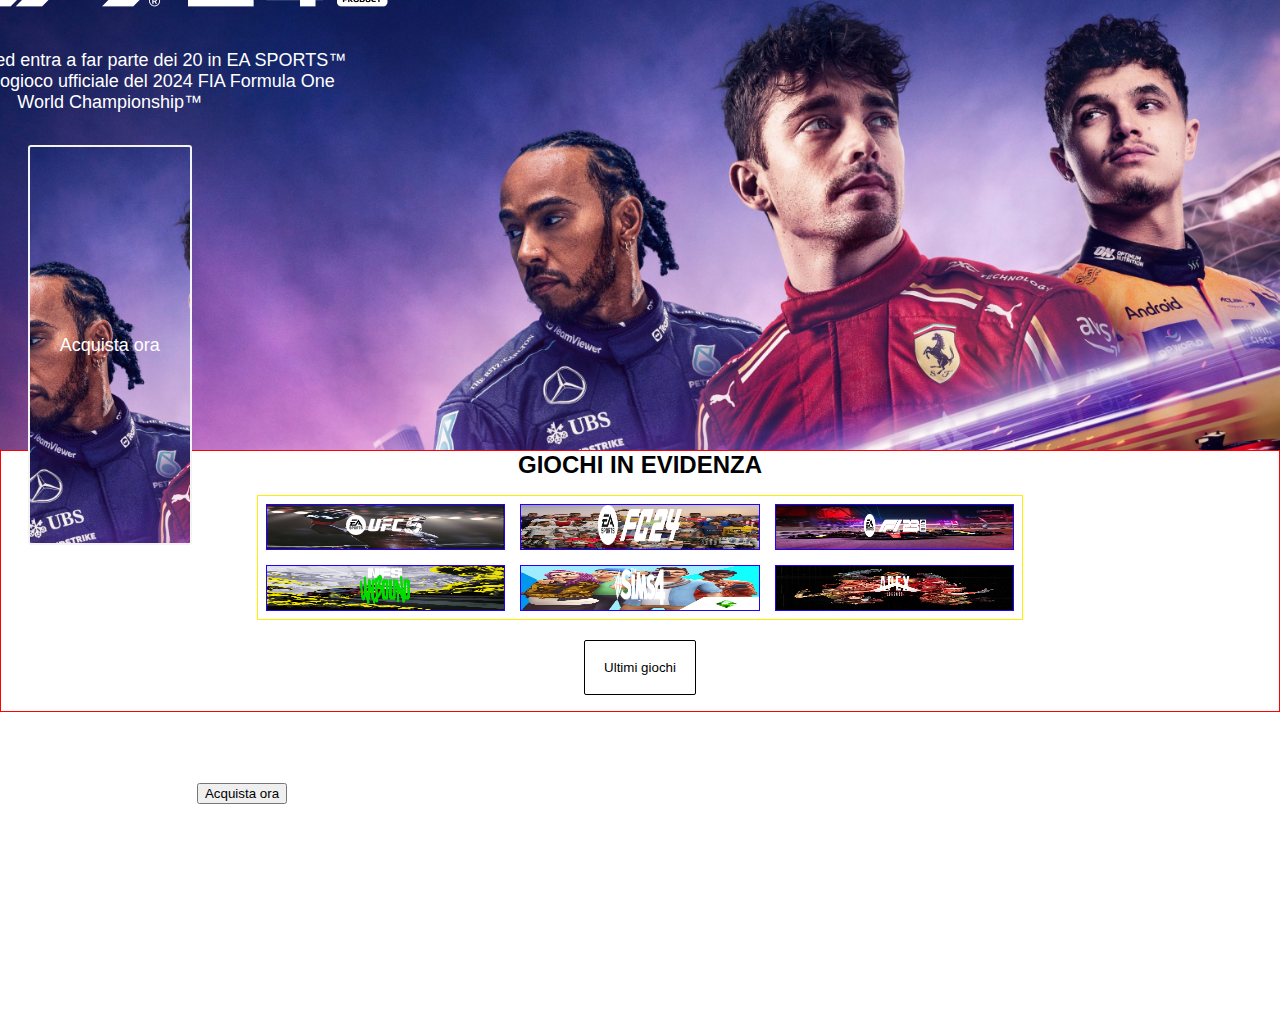
==== file_progetto/index.html @ b2014084 "Pull style generale" ====
<!DOCTYPE html>
<html lang="en">
  <head>
    <meta charset="UTF-8" />
    <meta name="viewport" content="width=device-width, initial-scale=1.0" />

    <!-- Style -->
    <link rel="stylesheet" href="style/style_global.css" />
    <link rel="stylesheet" href="style/style_utils.css" />

    <!-- Script -->
    <script src="app.js"></script>

    <title>Clone Electronict Arts</title>
  </head>
  <body>
    <header></header>
    <main>
      <section class="hero__section">
        <div class="hero__section__content">
          <div class="hero__section__content__items">
            <img src="../file_progetto/assest/icons/logo_hero.png" alt="" />
            <p class="pb-1">
              Scendi in pista ed entra a far parte dei 20 in EA SPORTS™ F1® 24,
              il videogioco ufficiale del 2024 FIA Formula One World
              Championship™
            </p>

            <p>
              <button class="pb-1"><a href="#">Acquista ora </a></button>
            </p>
          </div>
        </div>
        <div class="hero__section__content">
          <!-- <img
            src="./assest/images/main/img_hero.jpg"
            alt="Logo formula 1"
          /> -->
          <h6>
            Scendi in pista ed entra a far parte dei 20 in EA SPORTS™ F1® 24, il
            videogioco ufficiale del 2024 FIA Formula One World Championship™
          </h6>
          <button>Acquista ora</button>
        </div>
      </section>
      <!-- Giochi in evidenza -->
      <section>
        <div class="div_format_giochi_evidenza">
          <ul>
            <li><h2>GIOCHI IN EVIDENZA</h2></li>
            <div class="div_format_game">
              <div class="div_one_game ufc">
                <li>
                  <a href="">
                    <!-- <img
                      src="./assest/images/main/giochi_evidenza/ufc-5-background.jpg"
                      alt=""
                      srcset=""
                      class="ufc"
                    /> -->
                    <img
                      src="./assest/icons/giochi_evidenza/ufc-5-logo.svg"
                      alt="Logo UFC 5"
                      class="ufc_logo"
                    />
                  </a>
                </li>
              </div>

              <div class="div_one_game fc_24">
                <li>
                  <a href="">
                    <!-- <img
                      src="./assest/images/main/giochi_evidenza/fc24.jpeg"
                      alt=""
                      srcset=""
                      class="fc_24"
                    /> -->
                    <img
                      src="./assest/icons/giochi_evidenza/fc24-logo.png"
                      alt="Logo FC 24"
                      class="ufc_logo"
                    />
                  </a>
                </li>
              </div>
              <div class="div_one_game f1_23">
                <li>
                  <a href="">
                    <!-- <img
                      src="./assest/images/main/giochi_evidenza/f1-background.jpg"
                      alt=""
                      srcset=""
                      class="f1_23"
                    /> -->
                    <img
                      src="./assest/icons/giochi_evidenza/f123-logo.png"
                      alt="Logo F1 23"
                      class="ufc_logo"
                    />
                  </a>
                </li>
              </div>
              <div class="div_one_game nfs_unbound">
                <li>
                  <a href="">
                    <!-- <img
                      src="./assest/images/main/giochi_evidenza/nfs-unbound.png"
                      alt=""
                      srcset=""
                      class="nfs_unbound"
                    /> -->
                    <img
                      src="./assest/icons/giochi_evidenza/nfs-unbound-logo.png"
                      alt=""
                      class="ufc_logo"
                    />
                  </a>
                </li>
              </div>
              <div class="div_one_game the_sims_4">
                <li>
                  <a href="">
                    <!-- <img
                      src="./assest/images/main/giochi_evidenza/the-sims-4.jpg"
                      alt=""
                      srcset=""
                      class="the_sims_4"
                    /> -->
                    <img
                      src="./assest/icons/giochi_evidenza/the-sims-4-logo.png"
                      alt=""
                      class="ufc_logo"
                    />
                  </a>
                </li>
              </div>
              <div class="div_one_game apex">
                <li>
                  <a href="">
                    <!-- <img
                      src="./assest/images/main/giochi_evidenza/apex-legends.jpg"
                      alt=""
                      srcset=""
                      class="apex"
                    /> -->
                    <img
                      src="./assest/icons/giochi_evidenza/apex-legends-logo.svg"
                      alt=""
                      class="ufc_logo"
                    />
                  </a>
                </li>
              </div>
            </div>
            <div class="mt-3">
              <li>
                <a href=""
                  ><button class="general__button">Ultimi giochi</button></a
                >
              </li>
            </div>
          </ul>
        </div>
      </section>
    </main>
    <footer></footer>
  </body>
</html>
---- file_progetto/style/style_global.css ----
/* Blocchi che si riutilizzano */

/* ! Reset */
body,
html {
  font-family: Verdana, Helvetica, sans-serif;
  font-size: 16px;
  box-sizing: border-box;
  margin: 0;
  padding: 0;
}
:before,
:after {
  box-sizing: border-box;
}
h1,
h2,
h3,
h4,
h5,
h6,
p,
ol,
ul {
  margin: 0 0 1rem 0;
  padding: 0;
}
ol,
ul {
  list-style-type: none;
}
img {
  height: auto;
  width: auto;
}
a {
  text-decoration: none;
}

/* background color */
.bgc {
  color: #eaeaea;
}
/* Stile Bottone */
.general__button {
  text-decoration: none;
  padding: 20px;
  background-color: rgba(240, 248, 255, 0);
  border-radius: 2px;
  border: 1px solid black;
}
/*stile testi e font size */

.fz-1 {
  font-size: 10px;
}
.fz-2 {
  font-size: 14px;
}
.fz-3 {
  font-size: 18px;
}
.fz-4 {
  font-size: 20px;
}
.fz-5 {
  font-size: 30px;
}

/*  Margin & Padding */
/* margin */
.mt-1 {
  margin-top: 1rem;
}
.mt-2 {
  margin-top: 1.5rem;
}
.mt-3 {
  margin-top: 2rem;
}
.mt-4 {
  margin-top: 2.5rem;
}

.mb-1 {
  margin-bottom: 1rem;
}
.mb-2 {
  margin-bottom: 1.5rem;
}
.mb-3 {
  margin-bottom: 2rem;
}
.mb-4 {
  margin-bottom: 2.5rem;
}

/* padding */
.pt-1 {
  padding-top: 1rem;
}
.pt-2 {
  padding-top: 1.5rem;
}
.pt-3 {
  padding-top: 2rem;
}
.pt-4 {
  padding-top: 2.5rem;
}

.pb-1 {
  padding-bottom: 1rem;
}
.pb-2 {
  padding-bottom: 1.5rem;
}
.pb-3 {
  padding-bottom: 2rem;
}
.pb-4 {
  padding-bottom: 2.5rem;
}

/* Margin top */
.mt-1 {
  margin-top: 5px;
}
.mt-2 {
  margin-top: 10px;
}
.mt-3 {
  margin-top: 20px;
}

/* Main giochi in evidenza */
.div_format_giochi_evidenza {
  padding: 0 20%;
  width: 0 auto;
  height: 100%;
  border: 1px solid red;
  text-align: center;
}
.div_format_game {
  display: flex;
  flex-wrap: wrap;
  width: 0 auto;
  height: auto;
  border: 1px solid rgb(255, 238, 0);
}
.div_one_game {
  margin: 1%;
  border: 1px solid rgb(34, 0, 255);
  display: flex;
  flex-basis: 30%;
  flex-grow: 1;
  flex-shrink: 1;
  align-items: center;
  justify-content: center;
  /* width: 33%;
  height: auto; */
}
.general__button {
  text-decoration: none;
  padding: 2.5%;
  background-color: rgba(240, 248, 255, 0);
  border-radius: 2px;
  border: 1px solid black;
}
---- file_progetto/style/style_utils.css ----
/* Blocchi univoci */
.hero__section {
  margin: 0;
  height: 450px;
  width: 100%;
  background: url(../assest/images/img_hero.jpg) no-repeat center center;
  background-size: cover;
}

.hero__section__content {
  align-items: center;
  display: flex;
  flex-direction: column;
  height: 100%;
  justify-content: center;
  left: 0;
  padding: 32px;
  text-align: center;
  top: 0;
  width: 100%;
  font-size: 18px;
  color: #f3f3f3;
}
.hero__section__content__items {
  padding: 0 63% 5% 0;
  width: 500px;
}
.hero__section__content__items button {
  background: none;
  color: #fff;
  font-size: 18px;
  padding: 18px 30px;
  border-radius: 3px;
  border: 2px solid #f3f3f3;
  height: 400px;
  background: url("../assest/images/main/img_hero.jpg") no-repeat center center;
  background-size: cover;
}
.hero__section__content {
  text-align: center;
  width: 420px;
  color: white;
  font-size: 18px;
}
.ufc {
  background: url("../assest/images/main/giochi_evidenza/ufc-5-background.jpg")
    no-repeat center center;
  background-size: 100% 100%;
  /* overlay:auto; */
}
.ufc_logo {
  /* display: flex;
  align-self: center;
  justify-self: center; */
  height: 2.5em;
  width: 50%;
  /* position: relative;
  top: 130px; */
  /* border: 2px solid rgb(255, 128, 0); */
}
.fc_24 {
  background: url("../assest/images/main/giochi_evidenza/fc24.jpeg") no-repeat
    center center;
  background-size: 100% 100%;
}
.f1_23 {
  background: url("../assest/images/main/giochi_evidenza/f1-background.jpg")
    no-repeat center center;
  background-size: 100% 100%;
}
.nfs_unbound {
  background: url("../assest/images/main/giochi_evidenza/nfs-unbound.png")
    no-repeat center center;
  background-size: 100% 100%;
}
.the_sims_4 {
  background: url("../assest/images/main/giochi_evidenza/the-sims-4.jpg")
    no-repeat center center;
  background-size: 100% 100%;
}
.apex {
  background: url("../assest/images/main/giochi_evidenza/apex-legends.jpg")
    no-repeat center center;
  background-size: 100% 100%;
}
.hero__section__content__items button a {
  color: #fff;
}
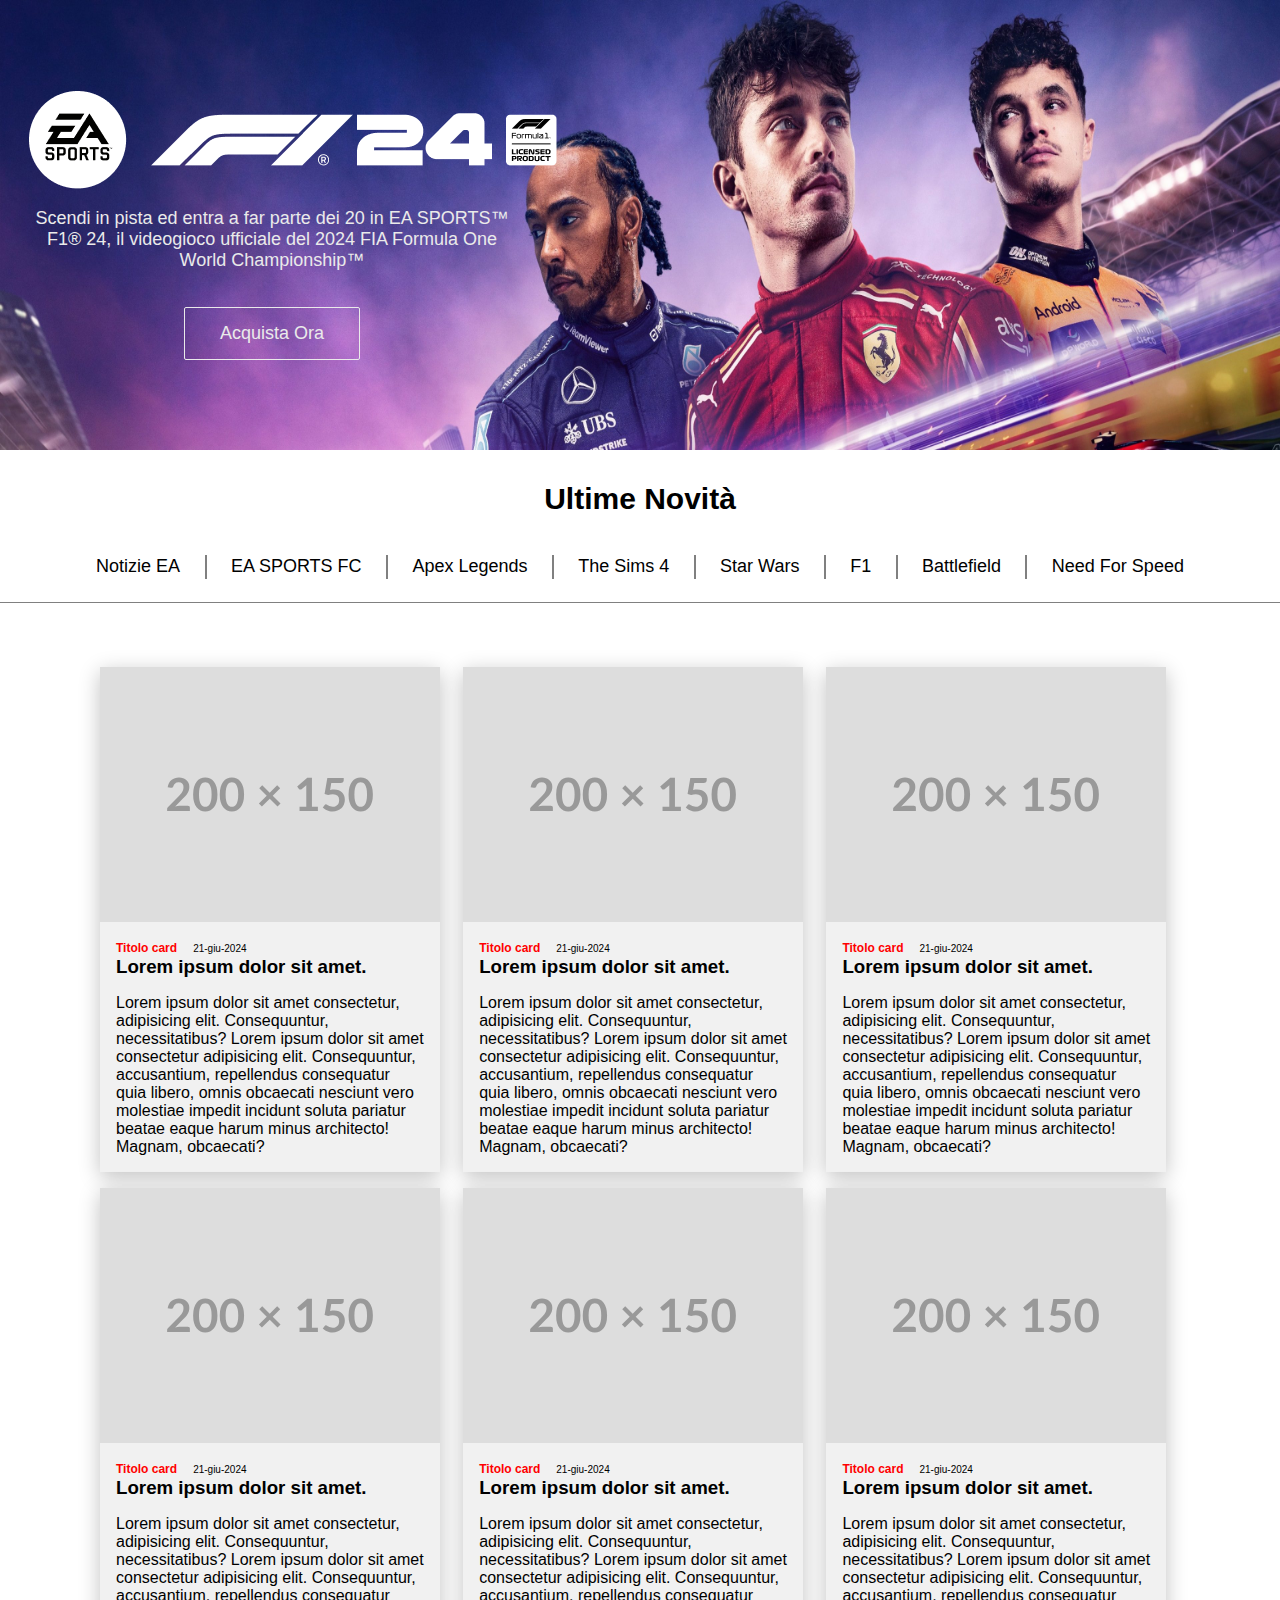
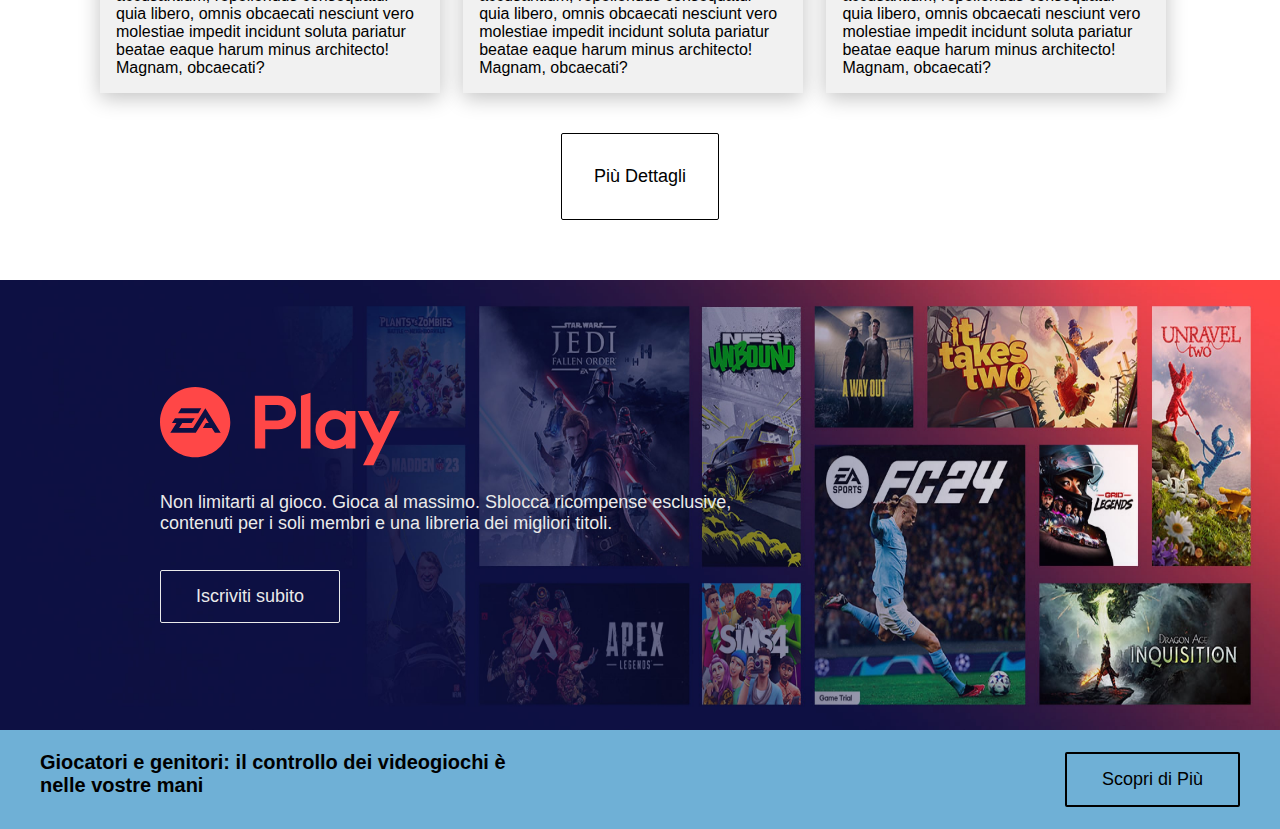
==== commit 88892eb9: "add & fix hero bottom and info" ====
--- a/file_progetto/index.html
+++ b/file_progetto/index.html
@@ -1,4 +1,4 @@
-<!DOCTYPE html>
+<!doctype html>
 <html lang="en">
   <head>
     <meta charset="UTF-8" />
@@ -16,153 +16,138 @@
   <body>
     <header></header>
     <main>
-      <section class="hero__section">
-        <div class="hero__section__content">
-          <div class="hero__section__content__items">
+      <section class="hero">
+        <img class="hero__img" src="../file_progetto/assest/images/img_hero.jpg" alt="" />
+        <div class="hero__content">
+          <div class="hero__icons">
             <img src="../file_progetto/assest/icons/logo_hero.png" alt="" />
-            <p class="pb-1">
-              Scendi in pista ed entra a far parte dei 20 in EA SPORTS™ F1® 24,
-              il videogioco ufficiale del 2024 FIA Formula One World
+          </div>
+          <div class="hero__texts fz-3">
+            <p>
+              Scendi in pista ed entra a far parte dei 20 in EA SPORTS™ F1® 24, il videogioco ufficiale del 2024 FIA Formula One World
               Championship™
             </p>
-
-            <p>
-              <button class="pb-1"><a href="#">Acquista ora </a></button>
-            </p>
+            <button class="hero__button mt-3 fz-3">Acquista Ora</button>
           </div>
         </div>
-        <div class="hero__section__content">
-          <!-- <img
-            src="./assest/images/main/img_hero.jpg"
-            alt="Logo formula 1"
-          /> -->
-          <h6>
-            Scendi in pista ed entra a far parte dei 20 in EA SPORTS™ F1® 24, il
-            videogioco ufficiale del 2024 FIA Formula One World Championship™
-          </h6>
-          <button>Acquista ora</button>
+      </section>
+      <section class="tabs">
+        <div class="tabs__container">
+          <h1 class="fz-5 mt-3">Ultime Novità</h1>
+          <ul class="tabs__links">
+            <li><button class="tabs__btn">Notizie EA</button></li>
+            <span></span>
+            <li><button class="tabs__btn">EA SPORTS FC</button></li>
+            <span></span>
+            <li><button class="tabs__btn">Apex Legends</button></li>
+            <span></span>
+            <li><button class="tabs__btn">The Sims 4</button></li>
+            <span></span>
+            <li><button class="tabs__btn">Star Wars</button></li>
+            <span></span>
+            <li><button class="tabs__btn">F1</button></li>
+            <span></span>
+            <li><button class="tabs__btn">Battlefield</button></li>
+            <span></span>
+            <li><button class="tabs__btn">Need For Speed</button></li>
+          </ul>
+        </div>
+        <article class="tabs__articles">
+          <div class="tabs__cards">
+            <img src="../file_progetto/assest/images/card_img.svg" alt="Card Image" />
+            <div class="cards__content">
+              <span class="text-red">Titolo card</span><span class="fz-1">21-giu-2024</span>
+              <h3>Lorem ipsum dolor sit amet.</h3>
+              <p>
+                Lorem ipsum dolor sit amet consectetur, adipisicing elit. Consequuntur, necessitatibus? Lorem ipsum dolor sit amet consectetur
+                adipisicing elit. Consequuntur, accusantium, repellendus consequatur quia libero, omnis obcaecati nesciunt vero molestiae impedit
+                incidunt soluta pariatur beatae eaque harum minus architecto! Magnam, obcaecati?
+              </p>
+            </div>
+          </div>
+          <div class="tabs__cards">
+            <img src="../file_progetto/assest/images/card_img.svg" alt="Card Image" />
+            <div class="cards__content">
+              <span class="text-red">Titolo card</span><span class="fz-1">21-giu-2024</span>
+              <h3>Lorem ipsum dolor sit amet.</h3>
+              <p>
+                Lorem ipsum dolor sit amet consectetur, adipisicing elit. Consequuntur, necessitatibus? Lorem ipsum dolor sit amet consectetur
+                adipisicing elit. Consequuntur, accusantium, repellendus consequatur quia libero, omnis obcaecati nesciunt vero molestiae impedit
+                incidunt soluta pariatur beatae eaque harum minus architecto! Magnam, obcaecati?
+              </p>
+            </div>
+          </div>
+          <div class="tabs__cards">
+            <img src="../file_progetto/assest/images/card_img.svg" alt="Card Image" />
+            <div class="cards__content">
+              <span class="text-red">Titolo card</span><span class="fz-1">21-giu-2024</span>
+              <h3>Lorem ipsum dolor sit amet.</h3>
+              <p>
+                Lorem ipsum dolor sit amet consectetur, adipisicing elit. Consequuntur, necessitatibus? Lorem ipsum dolor sit amet consectetur
+                adipisicing elit. Consequuntur, accusantium, repellendus consequatur quia libero, omnis obcaecati nesciunt vero molestiae impedit
+                incidunt soluta pariatur beatae eaque harum minus architecto! Magnam, obcaecati?
+              </p>
+            </div>
+          </div>
+          <div class="tabs__cards">
+            <img src="../file_progetto/assest/images/card_img.svg" alt="Card Image" />
+            <div class="cards__content">
+              <span class="text-red">Titolo card</span><span class="fz-1">21-giu-2024</span>
+              <h3>Lorem ipsum dolor sit amet.</h3>
+              <p>
+                Lorem ipsum dolor sit amet consectetur, adipisicing elit. Consequuntur, necessitatibus? Lorem ipsum dolor sit amet consectetur
+                adipisicing elit. Consequuntur, accusantium, repellendus consequatur quia libero, omnis obcaecati nesciunt vero molestiae impedit
+                incidunt soluta pariatur beatae eaque harum minus architecto! Magnam, obcaecati?
+              </p>
+            </div>
+          </div>
+          <div class="tabs__cards">
+            <img src="../file_progetto/assest/images/card_img.svg" alt="Card Image" />
+            <div class="cards__content">
+              <span class="text-red">Titolo card</span><span class="fz-1">21-giu-2024</span>
+              <h3>Lorem ipsum dolor sit amet.</h3>
+              <p>
+                Lorem ipsum dolor sit amet consectetur, adipisicing elit. Consequuntur, necessitatibus? Lorem ipsum dolor sit amet consectetur
+                adipisicing elit. Consequuntur, accusantium, repellendus consequatur quia libero, omnis obcaecati nesciunt vero molestiae impedit
+                incidunt soluta pariatur beatae eaque harum minus architecto! Magnam, obcaecati?
+              </p>
+            </div>
+          </div>
+          <div class="tabs__cards">
+            <img src="../file_progetto/assest/images/card_img.svg" alt="Card Image" />
+            <div class="cards__content">
+              <span class="text-red">Titolo card</span><span class="fz-1">21-giu-2024</span>
+              <h3>Lorem ipsum dolor sit amet.</h3>
+              <p>
+                Lorem ipsum dolor sit amet consectetur, adipisicing elit. Consequuntur, necessitatibus? Lorem ipsum dolor sit amet consectetur
+                adipisicing elit. Consequuntur, accusantium, repellendus consequatur quia libero, omnis obcaecati nesciunt vero molestiae impedit
+                incidunt soluta pariatur beatae eaque harum minus architecto! Magnam, obcaecati?
+              </p>
+            </div>
+          </div>
+        </article>
+        <button class="general__button mt-4 mb-4 fz-3">Più Dettagli</button>
+      </section>
+      <section class="hero mt-3">
+        <img class="hero__img" src="../file_progetto/assest/images/hero__bottom.jpg" alt="" />
+        <div class="hero__content-1">
+          <div>
+            <img src="../file_progetto/assest/icons/icon-hero__bottom.svg" alt="" />
+          </div>
+          <div class="hero__texts-1 fz-3">
+            <p>
+              Non limitarti al gioco. Gioca al massimo. Sblocca ricompense esclusive, contenuti per i soli membri e una libreria dei migliori titoli.
+            </p>
+            <button class="hero__button mt-3 fz-3">Iscriviti subito</button>
+          </div>
         </div>
       </section>
-      <!-- Giochi in evidenza -->
-      <section>
-        <div class="div_format_giochi_evidenza">
-          <ul>
-            <li><h2>GIOCHI IN EVIDENZA</h2></li>
-            <div class="div_format_game">
-              <div class="div_one_game ufc">
-                <li>
-                  <a href="">
-                    <!-- <img
-                      src="./assest/images/main/giochi_evidenza/ufc-5-background.jpg"
-                      alt=""
-                      srcset=""
-                      class="ufc"
-                    /> -->
-                    <img
-                      src="./assest/icons/giochi_evidenza/ufc-5-logo.svg"
-                      alt="Logo UFC 5"
-                      class="ufc_logo"
-                    />
-                  </a>
-                </li>
-              </div>
-
-              <div class="div_one_game fc_24">
-                <li>
-                  <a href="">
-                    <!-- <img
-                      src="./assest/images/main/giochi_evidenza/fc24.jpeg"
-                      alt=""
-                      srcset=""
-                      class="fc_24"
-                    /> -->
-                    <img
-                      src="./assest/icons/giochi_evidenza/fc24-logo.png"
-                      alt="Logo FC 24"
-                      class="ufc_logo"
-                    />
-                  </a>
-                </li>
-              </div>
-              <div class="div_one_game f1_23">
-                <li>
-                  <a href="">
-                    <!-- <img
-                      src="./assest/images/main/giochi_evidenza/f1-background.jpg"
-                      alt=""
-                      srcset=""
-                      class="f1_23"
-                    /> -->
-                    <img
-                      src="./assest/icons/giochi_evidenza/f123-logo.png"
-                      alt="Logo F1 23"
-                      class="ufc_logo"
-                    />
-                  </a>
-                </li>
-              </div>
-              <div class="div_one_game nfs_unbound">
-                <li>
-                  <a href="">
-                    <!-- <img
-                      src="./assest/images/main/giochi_evidenza/nfs-unbound.png"
-                      alt=""
-                      srcset=""
-                      class="nfs_unbound"
-                    /> -->
-                    <img
-                      src="./assest/icons/giochi_evidenza/nfs-unbound-logo.png"
-                      alt=""
-                      class="ufc_logo"
-                    />
-                  </a>
-                </li>
-              </div>
-              <div class="div_one_game the_sims_4">
-                <li>
-                  <a href="">
-                    <!-- <img
-                      src="./assest/images/main/giochi_evidenza/the-sims-4.jpg"
-                      alt=""
-                      srcset=""
-                      class="the_sims_4"
-                    /> -->
-                    <img
-                      src="./assest/icons/giochi_evidenza/the-sims-4-logo.png"
-                      alt=""
-                      class="ufc_logo"
-                    />
-                  </a>
-                </li>
-              </div>
-              <div class="div_one_game apex">
-                <li>
-                  <a href="">
-                    <!-- <img
-                      src="./assest/images/main/giochi_evidenza/apex-legends.jpg"
-                      alt=""
-                      srcset=""
-                      class="apex"
-                    /> -->
-                    <img
-                      src="./assest/icons/giochi_evidenza/apex-legends-logo.svg"
-                      alt=""
-                      class="ufc_logo"
-                    />
-                  </a>
-                </li>
-              </div>
-            </div>
-            <div class="mt-3">
-              <li>
-                <a href=""
-                  ><button class="general__button">Ultimi giochi</button></a
-                >
-              </li>
-            </div>
-          </ul>
+      <div class="bar__hero">
+        <div class="bar__content">
+          <h2 class="fz-4 mt-1">Giocatori e genitori: il controllo dei videogiochi è nelle vostre mani</h2>
+          <button class="bar__button fz-3">Scopri di Più</button>
         </div>
-      </section>
+      </div>
     </main>
     <footer></footer>
   </body>
--- a/file_progetto/style/style_utils.css
+++ b/file_progetto/style/style_utils.css
@@ -1,88 +1,160 @@
 /* Blocchi univoci */
-.hero__section {
-  margin: 0;
+.hero{
+  width: 100%;
   height: 450px;
-  width: 100%;
-  background: url(../assest/images/img_hero.jpg) no-repeat center center;
-  background-size: cover;
+  background-size: contain;
+  display: flex;
+  justify-content: left;
+  align-items: center;
+  position: relative;
 }
 
-.hero__section__content {
-  align-items: center;
+.hero__img{
+  position: absolute;
+  width: 100%;
+  height: 100%;
+}
+.hero__content{
+  z-index: 99;
+  height: auto;
+  width: 38%;
+  margin-left: 1.8rem;
+}
+.hero__content-1{
+  z-index: 99;
+  height: auto;
+  width: 50%;
+  margin-left: 10rem;
   display: flex;
   flex-direction: column;
-  height: 100%;
-  justify-content: center;
-  left: 0;
-  padding: 32px;
+}
+
+.hero__texts{
+  width: 100%;
+  height: auto;
+  text-align:center;
+  color: #eaeaea;
+
+}
+.hero__texts-1{
+  width: 100%;
+  height: auto;
+  text-align:left;
+  color: #eaeaea;
+}
+.hero__button{
+  text-decoration: none;
+  padding: 15px 35px;
+  background-color: rgba(240, 248, 255, 0);
+  border-radius: 2px;
+  border: 1px solid #eaeaea;
+  color: #eaeaea;
+}
+
+.bar__hero{
+  background-color: #6FB0D6;
+}
+
+.bar__content{
+  max-width: 1200px;
+  margin: 0 auto;
+  display: flex;
+  justify-content: space-between;
+  align-items: center;
+  padding: 1rem;
+}
+.bar__content h2{
+  width: 40%;
+}
+.bar__button{
+  padding: 15px 35px;
+  background-color: rgba(240, 248, 255, 0);
+  border-radius: 2px;
+  border: 2px solid #000000;
+  color: #000000;
+}
+
+
+.tabs{
   text-align: center;
-  top: 0;
-  width: 100%;
-  font-size: 18px;
-  color: #f3f3f3;
+  margin-top: 2rem;
 }
-.hero__section__content__items {
-  padding: 0 63% 5% 0;
-  width: 500px;
+.tabs__container{
+  margin: 0 auto;
+  border-bottom: 1px solid grey;
 }
-.hero__section__content__items button {
+
+
+.tabs__btn{
+  padding: 1.4rem;
   background: none;
-  color: #fff;
-  font-size: 18px;
-  padding: 18px 30px;
-  border-radius: 3px;
-  border: 2px solid #f3f3f3;
-  height: 400px;
-  background: url("../assest/images/main/img_hero.jpg") no-repeat center center;
-  background-size: cover;
-}
-.hero__section__content {
-  text-align: center;
-  width: 420px;
-  color: white;
+  border: 2px solid transparent;
   font-size: 18px;
 }
-.ufc {
-  background: url("../assest/images/main/giochi_evidenza/ufc-5-background.jpg")
-    no-repeat center center;
-  background-size: 100% 100%;
-  /* overlay:auto; */
+.tabs__btn:hover{
+  background-color: rgb(191, 191, 191);
+  border-bottom: 2px solid red;
 }
-.ufc_logo {
-  /* display: flex;
-  align-self: center;
-  justify-self: center; */
-  height: 2.5em;
-  width: 50%;
-  /* position: relative;
-  top: 130px; */
-  /* border: 2px solid rgb(255, 128, 0); */
+
+.tabs__links span{
+  border: 1px solid grey;
+  height: 1.4rem;
 }
-.fc_24 {
-  background: url("../assest/images/main/giochi_evidenza/fc24.jpeg") no-repeat
-    center center;
-  background-size: 100% 100%;
+.tabs__links{
+  width: 1200px;
+  margin: 0 auto;
+  display: flex;
+  justify-content: center;
+  align-items: center;
 }
-.f1_23 {
-  background: url("../assest/images/main/giochi_evidenza/f1-background.jpg")
-    no-repeat center center;
-  background-size: 100% 100%;
+
+.tabs__articles{
+  padding-top: 4rem;
+  padding-left: 5rem;
+  width: 1200px;
+  margin: 0 auto;
+  display: grid;
+  grid-template-columns: repeat(auto-fit, minmax(min-content, 360px));
+  column-gap: 0.2rem;
+  row-gap: 1rem;
+  justify-items: right;
 }
-.nfs_unbound {
-  background: url("../assest/images/main/giochi_evidenza/nfs-unbound.png")
-    no-repeat center center;
-  background-size: 100% 100%;
+
+.tabs__cards{
+  width: 340px;
+  text-align: left;
+  background-color: #f1f1f1;
+  box-shadow: 0 5px 20px rgba(0, 0, 0, 0.244);
+  
 }
-.the_sims_4 {
-  background: url("../assest/images/main/giochi_evidenza/the-sims-4.jpg")
-    no-repeat center center;
-  background-size: 100% 100%;
+
+.tabs__cards img {
+  width: 100%;
+  height: auto;
+  display: block;
 }
-.apex {
-  background: url("../assest/images/main/giochi_evidenza/apex-legends.jpg")
-    no-repeat center center;
-  background-size: 100% 100%;
+
+.tabs__cards:hover{
+  transform: translateY(-0.7rem);
+  transition: all 1s cubic-bezier(.215, .61, .355, 1);
+  box-shadow: 0 5px 20px rgba(0, 0, 0, 0.759);
 }
-.hero__section__content__items button a {
-  color: #fff;
+.cards__content{
+  margin: 1rem;
 }
+.text-red{
+  color: red;
+  padding-right: 1rem;
+  font-weight: bold;
+  font-size: 12px;
+}
+.article__btn{
+  width: 1200px;
+  margin: 0 auto;
+  border: 1px solid red;
+}
+
+.df{
+  display: flex;
+  justify-content: center;
+}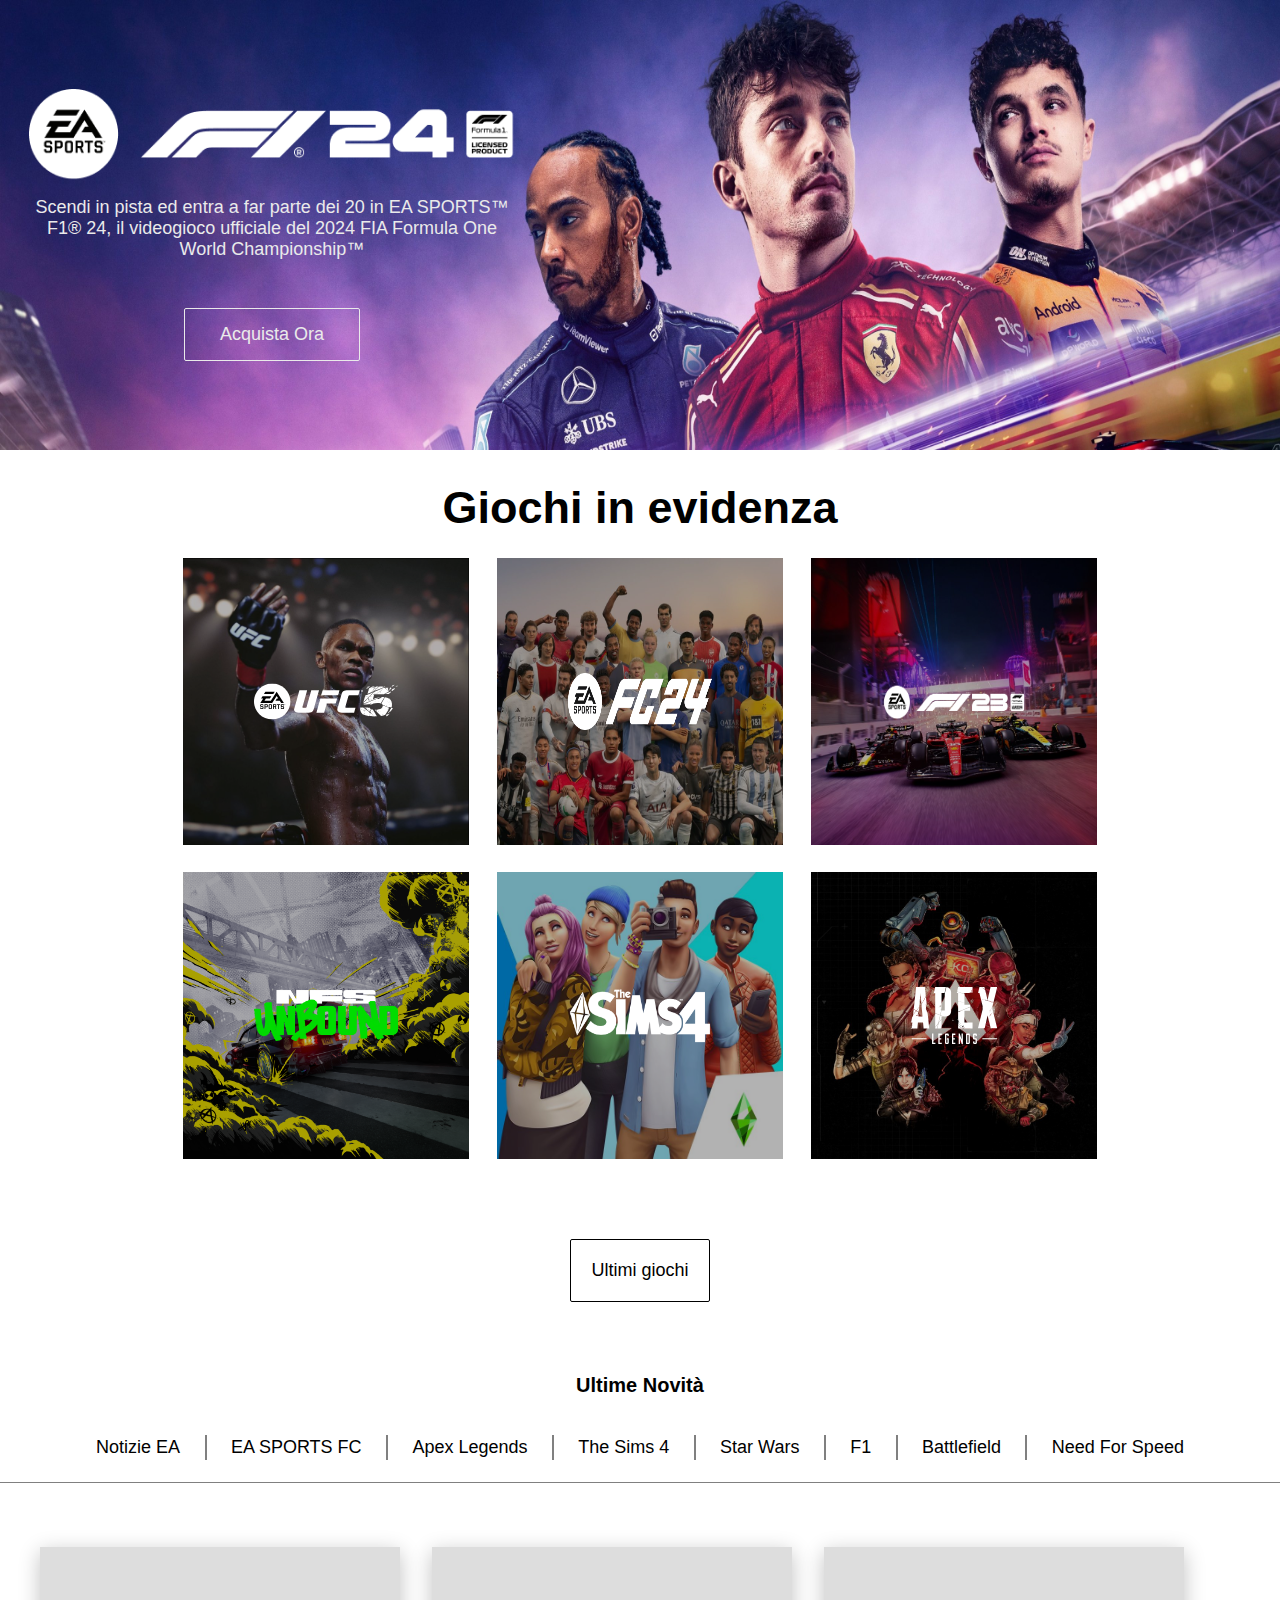
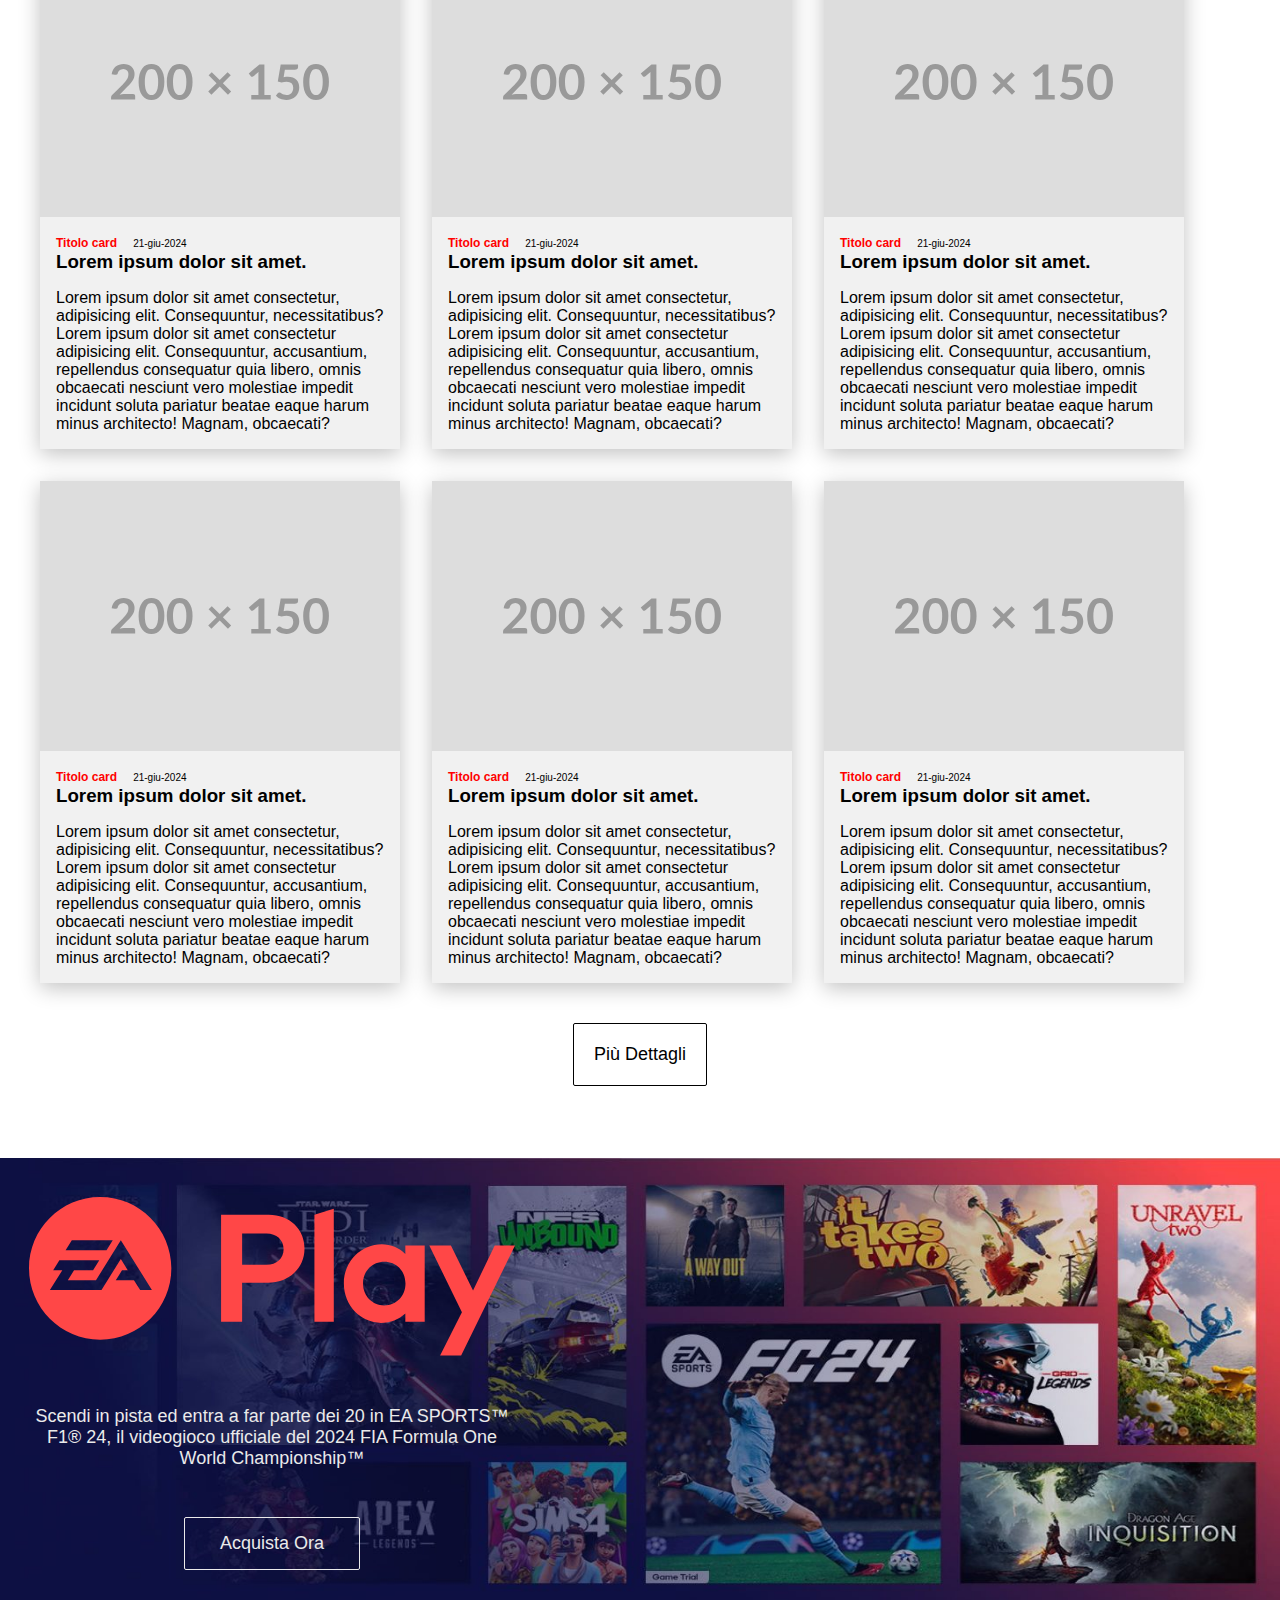
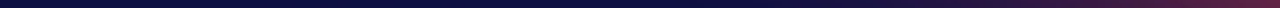
==== commit 68501f8e: "Fix cards Giochi in evidenza" ====
--- a/file_progetto/index.html
+++ b/file_progetto/index.html
@@ -1,4 +1,4 @@
-<!doctype html>
+<!DOCTYPE html>
 <html lang="en">
   <head>
     <meta charset="UTF-8" />
@@ -17,23 +17,164 @@
     <header></header>
     <main>
       <section class="hero">
-        <img class="hero__img" src="../file_progetto/assest/images/img_hero.jpg" alt="" />
+        <img
+          class="hero__img"
+          src="../file_progetto/assest/images/main/img_hero.jpg"
+          alt=""
+        />
         <div class="hero__content">
           <div class="hero__icons">
             <img src="../file_progetto/assest/icons/logo_hero.png" alt="" />
           </div>
           <div class="hero__texts fz-3">
             <p>
-              Scendi in pista ed entra a far parte dei 20 in EA SPORTS™ F1® 24, il videogioco ufficiale del 2024 FIA Formula One World
+              Scendi in pista ed entra a far parte dei 20 in EA SPORTS™ F1® 24,
+              il videogioco ufficiale del 2024 FIA Formula One World
               Championship™
             </p>
             <button class="hero__button mt-3 fz-3">Acquista Ora</button>
           </div>
         </div>
       </section>
+      <!-- Giochi in evidenza -->
+      <section class="div_format_giochi_evidenza">
+        <div class="fz-5 mt-3">
+          <h2>Giochi in evidenza</h2>
+        </div>
+
+        <ul class="div_format_game">
+          <li class="div_one_game">
+            <a href="">
+              <div class="soft_dark"></div>
+              <img
+                src="./assest/images/main/giochi_evidenza/ufc-5-background.jpg"
+                alt=""
+                srcset=""
+                class="img_giochi_evidenza"
+              />
+              <img
+                src="./assest/icons/giochi_evidenza/ufc-5-logo.svg"
+                alt="Logo UFC 5"
+                class="logo_giochi_evidenza"
+              />
+              <!-- Hover -->
+              <div class="bg_gradient"></div>
+              <h5>Sito ufficiale</h5>
+            </a>
+          </li>
+
+          <li class="div_one_game fc_24">
+            <a href="">
+              <div class="soft_dark"></div>
+              <img
+                src="./assest/images/main/giochi_evidenza/fc24.jpeg"
+                alt=""
+                srcset=""
+                class="img_giochi_evidenza"
+              />
+              <img
+                src="./assest/icons/giochi_evidenza/fc24-logo.png"
+                alt="Logo FC 24"
+                class="logo_giochi_evidenza"
+              />
+              <!-- Hover -->
+              <div class="bg_gradient"></div>
+              <h5>Sito ufficiale</h5>
+            </a>
+          </li>
+
+          <li class="div_one_game f1_23">
+            <a href="">
+              <div class="soft_dark"></div>
+              <img
+                src="./assest/images/main/giochi_evidenza/f1-background.jpg"
+                alt=""
+                srcset=""
+                class="img_giochi_evidenza"
+              />
+              <img
+                src="./assest/icons/giochi_evidenza/f123-logo.png"
+                alt="Logo F1 23"
+                class="logo_giochi_evidenza"
+              />
+              <!-- Hover -->
+              <div class="bg_gradient"></div>
+              <h5>Sito ufficiale</h5>
+            </a>
+          </li>
+
+          <li class="div_one_game nfs_unbound">
+            <a href="">
+              <div class="soft_dark"></div>
+              <img
+                src="./assest/images/main/giochi_evidenza/nfs-unbound.png"
+                alt=""
+                srcset=""
+                class="img_giochi_evidenza"
+              />
+              <img
+                src="./assest/icons/giochi_evidenza/nfs-unbound-logo.png"
+                alt=""
+                class="logo_giochi_evidenza"
+              />
+              <!-- Hover -->
+              <div class="bg_gradient"></div>
+              <h5>Sito ufficiale</h5>
+            </a>
+          </li>
+
+          <li class="div_one_game the_sims_4">
+            <a href="">
+              <div class="soft_dark"></div>
+              <img
+                src="./assest/images/main/giochi_evidenza/the-sims-4.jpg"
+                alt=""
+                srcset=""
+                class="img_giochi_evidenza"
+              />
+              <img
+                src="./assest/icons/giochi_evidenza/the-sims-4-logo.png"
+                alt=""
+                class="logo_giochi_evidenza"
+              />
+              <!-- Hover -->
+              <div class="bg_gradient"></div>
+              <h5>Sito ufficiale</h5>
+            </a>
+          </li>
+
+          <li class="div_one_game apex">
+            <a href="">
+              <div class="soft_dark"></div>
+              <img
+                src="./assest/images/main/giochi_evidenza/apex-legends.jpg"
+                alt=""
+                srcset=""
+                class="img_giochi_evidenza"
+              />
+              <img
+                src="./assest/icons/giochi_evidenza/apex-legends-logo.svg"
+                alt=""
+                class="logo_giochi_evidenza"
+              />
+              <!-- Hover -->
+              <div class="bg_gradient"></div>
+              <h5>Sito ufficiale</h5>
+            </a>
+          </li>
+        </ul>
+
+        <div class="mt-3">
+          <a href="">
+            <button class="general__button mt-4 mb-4 fz-3">
+              Ultimi giochi
+            </button>
+          </a>
+        </div>
+      </section>
       <section class="tabs">
         <div class="tabs__container">
-          <h1 class="fz-5 mt-3">Ultime Novità</h1>
+          <h1 class="fz-4">Ultime Novità</h1>
           <ul class="tabs__links">
             <li><button class="tabs__btn">Notizie EA</button></li>
             <span></span>
@@ -54,74 +195,116 @@
         </div>
         <article class="tabs__articles">
           <div class="tabs__cards">
-            <img src="../file_progetto/assest/images/card_img.svg" alt="Card Image" />
-            <div class="cards__content">
-              <span class="text-red">Titolo card</span><span class="fz-1">21-giu-2024</span>
-              <h3>Lorem ipsum dolor sit amet.</h3>
-              <p>
-                Lorem ipsum dolor sit amet consectetur, adipisicing elit. Consequuntur, necessitatibus? Lorem ipsum dolor sit amet consectetur
-                adipisicing elit. Consequuntur, accusantium, repellendus consequatur quia libero, omnis obcaecati nesciunt vero molestiae impedit
-                incidunt soluta pariatur beatae eaque harum minus architecto! Magnam, obcaecati?
-              </p>
-            </div>
-          </div>
-          <div class="tabs__cards">
-            <img src="../file_progetto/assest/images/card_img.svg" alt="Card Image" />
-            <div class="cards__content">
-              <span class="text-red">Titolo card</span><span class="fz-1">21-giu-2024</span>
-              <h3>Lorem ipsum dolor sit amet.</h3>
-              <p>
-                Lorem ipsum dolor sit amet consectetur, adipisicing elit. Consequuntur, necessitatibus? Lorem ipsum dolor sit amet consectetur
-                adipisicing elit. Consequuntur, accusantium, repellendus consequatur quia libero, omnis obcaecati nesciunt vero molestiae impedit
-                incidunt soluta pariatur beatae eaque harum minus architecto! Magnam, obcaecati?
-              </p>
-            </div>
-          </div>
-          <div class="tabs__cards">
-            <img src="../file_progetto/assest/images/card_img.svg" alt="Card Image" />
-            <div class="cards__content">
-              <span class="text-red">Titolo card</span><span class="fz-1">21-giu-2024</span>
-              <h3>Lorem ipsum dolor sit amet.</h3>
-              <p>
-                Lorem ipsum dolor sit amet consectetur, adipisicing elit. Consequuntur, necessitatibus? Lorem ipsum dolor sit amet consectetur
-                adipisicing elit. Consequuntur, accusantium, repellendus consequatur quia libero, omnis obcaecati nesciunt vero molestiae impedit
-                incidunt soluta pariatur beatae eaque harum minus architecto! Magnam, obcaecati?
-              </p>
-            </div>
-          </div>
-          <div class="tabs__cards">
-            <img src="../file_progetto/assest/images/card_img.svg" alt="Card Image" />
-            <div class="cards__content">
-              <span class="text-red">Titolo card</span><span class="fz-1">21-giu-2024</span>
-              <h3>Lorem ipsum dolor sit amet.</h3>
-              <p>
-                Lorem ipsum dolor sit amet consectetur, adipisicing elit. Consequuntur, necessitatibus? Lorem ipsum dolor sit amet consectetur
-                adipisicing elit. Consequuntur, accusantium, repellendus consequatur quia libero, omnis obcaecati nesciunt vero molestiae impedit
-                incidunt soluta pariatur beatae eaque harum minus architecto! Magnam, obcaecati?
-              </p>
-            </div>
-          </div>
-          <div class="tabs__cards">
-            <img src="../file_progetto/assest/images/card_img.svg" alt="Card Image" />
-            <div class="cards__content">
-              <span class="text-red">Titolo card</span><span class="fz-1">21-giu-2024</span>
-              <h3>Lorem ipsum dolor sit amet.</h3>
-              <p>
-                Lorem ipsum dolor sit amet consectetur, adipisicing elit. Consequuntur, necessitatibus? Lorem ipsum dolor sit amet consectetur
-                adipisicing elit. Consequuntur, accusantium, repellendus consequatur quia libero, omnis obcaecati nesciunt vero molestiae impedit
-                incidunt soluta pariatur beatae eaque harum minus architecto! Magnam, obcaecati?
-              </p>
-            </div>
-          </div>
-          <div class="tabs__cards">
-            <img src="../file_progetto/assest/images/card_img.svg" alt="Card Image" />
-            <div class="cards__content">
-              <span class="text-red">Titolo card</span><span class="fz-1">21-giu-2024</span>
-              <h3>Lorem ipsum dolor sit amet.</h3>
-              <p>
-                Lorem ipsum dolor sit amet consectetur, adipisicing elit. Consequuntur, necessitatibus? Lorem ipsum dolor sit amet consectetur
-                adipisicing elit. Consequuntur, accusantium, repellendus consequatur quia libero, omnis obcaecati nesciunt vero molestiae impedit
-                incidunt soluta pariatur beatae eaque harum minus architecto! Magnam, obcaecati?
+            <img
+              src="../file_progetto/assest/images/card_img.svg"
+              alt="Card Image"
+            />
+            <div class="cards__content">
+              <span class="text-red">Titolo card</span
+              ><span class="fz-1">21-giu-2024</span>
+              <h3>Lorem ipsum dolor sit amet.</h3>
+              <p>
+                Lorem ipsum dolor sit amet consectetur, adipisicing elit.
+                Consequuntur, necessitatibus? Lorem ipsum dolor sit amet
+                consectetur adipisicing elit. Consequuntur, accusantium,
+                repellendus consequatur quia libero, omnis obcaecati nesciunt
+                vero molestiae impedit incidunt soluta pariatur beatae eaque
+                harum minus architecto! Magnam, obcaecati?
+              </p>
+            </div>
+          </div>
+          <div class="tabs__cards">
+            <img
+              src="../file_progetto/assest/images/card_img.svg"
+              alt="Card Image"
+            />
+            <div class="cards__content">
+              <span class="text-red">Titolo card</span
+              ><span class="fz-1">21-giu-2024</span>
+              <h3>Lorem ipsum dolor sit amet.</h3>
+              <p>
+                Lorem ipsum dolor sit amet consectetur, adipisicing elit.
+                Consequuntur, necessitatibus? Lorem ipsum dolor sit amet
+                consectetur adipisicing elit. Consequuntur, accusantium,
+                repellendus consequatur quia libero, omnis obcaecati nesciunt
+                vero molestiae impedit incidunt soluta pariatur beatae eaque
+                harum minus architecto! Magnam, obcaecati?
+              </p>
+            </div>
+          </div>
+          <div class="tabs__cards">
+            <img
+              src="../file_progetto/assest/images/card_img.svg"
+              alt="Card Image"
+            />
+            <div class="cards__content">
+              <span class="text-red">Titolo card</span
+              ><span class="fz-1">21-giu-2024</span>
+              <h3>Lorem ipsum dolor sit amet.</h3>
+              <p>
+                Lorem ipsum dolor sit amet consectetur, adipisicing elit.
+                Consequuntur, necessitatibus? Lorem ipsum dolor sit amet
+                consectetur adipisicing elit. Consequuntur, accusantium,
+                repellendus consequatur quia libero, omnis obcaecati nesciunt
+                vero molestiae impedit incidunt soluta pariatur beatae eaque
+                harum minus architecto! Magnam, obcaecati?
+              </p>
+            </div>
+          </div>
+          <div class="tabs__cards">
+            <img
+              src="../file_progetto/assest/images/card_img.svg"
+              alt="Card Image"
+            />
+            <div class="cards__content">
+              <span class="text-red">Titolo card</span
+              ><span class="fz-1">21-giu-2024</span>
+              <h3>Lorem ipsum dolor sit amet.</h3>
+              <p>
+                Lorem ipsum dolor sit amet consectetur, adipisicing elit.
+                Consequuntur, necessitatibus? Lorem ipsum dolor sit amet
+                consectetur adipisicing elit. Consequuntur, accusantium,
+                repellendus consequatur quia libero, omnis obcaecati nesciunt
+                vero molestiae impedit incidunt soluta pariatur beatae eaque
+                harum minus architecto! Magnam, obcaecati?
+              </p>
+            </div>
+          </div>
+          <div class="tabs__cards">
+            <img
+              src="../file_progetto/assest/images/card_img.svg"
+              alt="Card Image"
+            />
+            <div class="cards__content">
+              <span class="text-red">Titolo card</span
+              ><span class="fz-1">21-giu-2024</span>
+              <h3>Lorem ipsum dolor sit amet.</h3>
+              <p>
+                Lorem ipsum dolor sit amet consectetur, adipisicing elit.
+                Consequuntur, necessitatibus? Lorem ipsum dolor sit amet
+                consectetur adipisicing elit. Consequuntur, accusantium,
+                repellendus consequatur quia libero, omnis obcaecati nesciunt
+                vero molestiae impedit incidunt soluta pariatur beatae eaque
+                harum minus architecto! Magnam, obcaecati?
+              </p>
+            </div>
+          </div>
+          <div class="tabs__cards">
+            <img
+              src="../file_progetto/assest/images/card_img.svg"
+              alt="Card Image"
+            />
+            <div class="cards__content">
+              <span class="text-red">Titolo card</span
+              ><span class="fz-1">21-giu-2024</span>
+              <h3>Lorem ipsum dolor sit amet.</h3>
+              <p>
+                Lorem ipsum dolor sit amet consectetur, adipisicing elit.
+                Consequuntur, necessitatibus? Lorem ipsum dolor sit amet
+                consectetur adipisicing elit. Consequuntur, accusantium,
+                repellendus consequatur quia libero, omnis obcaecati nesciunt
+                vero molestiae impedit incidunt soluta pariatur beatae eaque
+                harum minus architecto! Magnam, obcaecati?
               </p>
             </div>
           </div>
@@ -129,25 +312,39 @@
         <button class="general__button mt-4 mb-4 fz-3">Più Dettagli</button>
       </section>
       <section class="hero mt-3">
-        <img class="hero__img" src="../file_progetto/assest/images/hero__bottom.jpg" alt="" />
-        <div class="hero__content-1">
-          <div>
-            <img src="../file_progetto/assest/icons/icon-hero__bottom.svg" alt="" />
-          </div>
-          <div class="hero__texts-1 fz-3">
+        <img
+          class="hero__img"
+          src="../file_progetto/assest/images/hero__bottom.jpg"
+          alt=""
+        />
+        <div class="hero__content">
+          <div class="hero__icons">
+            <img
+              src="../file_progetto/assest/icons/icon-hero__bottom.svg"
+              alt=""
+            />
+          </div>
+          <div class="hero__texts fz-3">
             <p>
-              Non limitarti al gioco. Gioca al massimo. Sblocca ricompense esclusive, contenuti per i soli membri e una libreria dei migliori titoli.
+              Scendi in pista ed entra a far parte dei 20 in EA SPORTS™ F1® 24,
+              il videogioco ufficiale del 2024 FIA Formula One World
+              Championship™
             </p>
-            <button class="hero__button mt-3 fz-3">Iscriviti subito</button>
-          </div>
+            <button class="hero__button mt-3 fz-3">Acquista Ora</button>
+          </div>
+        </div>
+        <div class="hero__section__content">
+          <!-- <img
+            src="./assest/images/main/img_hero.jpg"
+            alt="Logo formula 1"
+          /> -->
+          <h6>
+            Scendi in pista ed entra a far parte dei 20 in EA SPORTS™ F1® 24, il
+            videogioco ufficiale del 2024 FIA Formula One World Championship™
+          </h6>
+          <button>Acquista ora</button>
         </div>
       </section>
-      <div class="bar__hero">
-        <div class="bar__content">
-          <h2 class="fz-4 mt-1">Giocatori e genitori: il controllo dei videogiochi è nelle vostre mani</h2>
-          <button class="bar__button fz-3">Scopri di Più</button>
-        </div>
-      </div>
     </main>
     <footer></footer>
   </body>
--- a/file_progetto/style/style_global.css
+++ b/file_progetto/style/style_global.css
@@ -38,10 +38,13 @@
 }
 
 /* background color */
+
 .bgc {
   color: #eaeaea;
 }
+
 /* Stile Bottone */
+
 .general__button {
   text-decoration: none;
   padding: 20px;
@@ -49,6 +52,7 @@
   border-radius: 2px;
   border: 1px solid black;
 }
+
 /*stile testi e font size */
 
 .fz-1 {
@@ -68,7 +72,9 @@
 }
 
 /*  Margin & Padding */
+
 /* margin */
+/* Top */
 .mt-1 {
   margin-top: 1rem;
 }
@@ -81,7 +87,7 @@
 .mt-4 {
   margin-top: 2.5rem;
 }
-
+/* Bottom */
 .mb-1 {
   margin-bottom: 1rem;
 }
@@ -96,6 +102,7 @@
 }
 
 /* padding */
+/* Top */
 .pt-1 {
   padding-top: 1rem;
 }
@@ -108,7 +115,7 @@
 .pt-4 {
   padding-top: 2.5rem;
 }
-
+/* Bottom */
 .pb-1 {
   padding-bottom: 1rem;
 }
@@ -121,49 +128,3 @@
 .pb-4 {
   padding-bottom: 2.5rem;
 }
-
-/* Margin top */
-.mt-1 {
-  margin-top: 5px;
-}
-.mt-2 {
-  margin-top: 10px;
-}
-.mt-3 {
-  margin-top: 20px;
-}
-
-/* Main giochi in evidenza */
-.div_format_giochi_evidenza {
-  padding: 0 20%;
-  width: 0 auto;
-  height: 100%;
-  border: 1px solid red;
-  text-align: center;
-}
-.div_format_game {
-  display: flex;
-  flex-wrap: wrap;
-  width: 0 auto;
-  height: auto;
-  border: 1px solid rgb(255, 238, 0);
-}
-.div_one_game {
-  margin: 1%;
-  border: 1px solid rgb(34, 0, 255);
-  display: flex;
-  flex-basis: 30%;
-  flex-grow: 1;
-  flex-shrink: 1;
-  align-items: center;
-  justify-content: center;
-  /* width: 33%;
-  height: auto; */
-}
-.general__button {
-  text-decoration: none;
-  padding: 2.5%;
-  background-color: rgba(240, 248, 255, 0);
-  border-radius: 2px;
-  border: 1px solid black;
-}
--- a/file_progetto/style/style_utils.css
+++ b/file_progetto/style/style_utils.css
@@ -1,5 +1,7 @@
 /* Blocchi univoci */
-.hero{
+
+/* Style hero */
+.hero {
   width: 100%;
   height: 450px;
   background-size: contain;
@@ -8,41 +10,30 @@
   align-items: center;
   position: relative;
 }
-
-.hero__img{
-  position: absolute;
-  width: 100%;
-  height: 100%;
-}
-.hero__content{
+.hero__img {
+  position: absolute;
+  width: 100%;
+  height: 100%;
+}
+.hero__content {
   z-index: 99;
   height: auto;
   width: 38%;
   margin-left: 1.8rem;
 }
-.hero__content-1{
+.hero__icons img {
   z-index: 99;
-  height: auto;
-  width: 50%;
-  margin-left: 10rem;
-  display: flex;
-  flex-direction: column;
-}
-
-.hero__texts{
-  width: 100%;
-  height: auto;
-  text-align:center;
+  width: 100%;
+  height: auto;
+}
+
+.hero__texts {
+  width: 100%;
+  height: auto;
+  text-align: center;
   color: #eaeaea;
-
-}
-.hero__texts-1{
-  width: 100%;
-  height: auto;
-  text-align:left;
-  color: #eaeaea;
-}
-.hero__button{
+}
+.hero__button {
   text-decoration: none;
   padding: 15px 35px;
   background-color: rgba(240, 248, 255, 0);
@@ -51,81 +42,162 @@
   color: #eaeaea;
 }
 
-.bar__hero{
-  background-color: #6FB0D6;
-}
-
-.bar__content{
-  max-width: 1200px;
-  margin: 0 auto;
-  display: flex;
-  justify-content: space-between;
+/* Syle Giochi in Evidenza */
+
+/* General Giochi in Evidenza */
+.div_format_giochi_evidenza {
+  display: flex;
+  flex-flow: column;
+  justify-content: center;
   align-items: center;
-  padding: 1rem;
-}
-.bar__content h2{
-  width: 40%;
-}
-.bar__button{
-  padding: 15px 35px;
-  background-color: rgba(240, 248, 255, 0);
-  border-radius: 2px;
-  border: 2px solid #000000;
-  color: #000000;
-}
-
-
-.tabs{
+  width: 100%;
+}
+
+.div_format_game {
+  margin: 0 auto;
+  padding: 0.5rem;
+  width: 80%;
+  height: 80%;
+  display: flex;
+  flex-wrap: wrap;
+  gap: 1.7em;
+  justify-content: center;
+}
+.div_one_game {
+  width: 28%;
+  aspect-ratio: 1/1;
+  display: flex;
+}
+.div_one_game a {
+  display: flex;
+  flex-flow: column;
+  justify-content: center;
+  width: 100%;
+  height: 100%;
+  position: relative;
+}
+/* Immagine di background(bg_img) */
+.img_giochi_evidenza {
+  position: absolute;
+  z-index: -1;
+  width: 100%;
+  height: 100%;
+}
+/* Opacità nera tra logo e bg_img */
+.div_one_game a .soft_dark {
+  position: absolute;
+  z-index: 0;
+  width: 100%;
+  height: 100%;
+  background-color: rgba(0, 0, 0, 0.3);
+}
+/* Logo del gioco */
+.logo_giochi_evidenza {
+  position: absolute;
+  z-index: 1;
+  align-self: center;
+  height: 20%;
+  width: 50%;
+}
+/* Contenuti dell'hover */
+.bg_gradient {
+  background: linear-gradient(
+    to right,
+    rgba(0, 0, 143, 0),
+    rgba(255, 42, 42, 0)
+  );
+  display: none;
+  position: absolute;
+  z-index: 0;
+  width: 100%;
+  height: 100%;
+}
+.div_one_game a h5 {
+  display: none;
+  position: flex;
+  z-index: 1;
+  width: 50%;
+  height: 20%;
+  margin-top: 3rem;
+}
+/* Effetto hover */
+
+.div_one_game a:hover {
+  display: flex;
+  flex-flow: column;
+  justify-content: center;
+  width: 100%;
+  height: 100%;
+  transform: 1s;
+}
+.div_one_game a:hover .logo_giochi_evidenza {
+  transition: 0.5s;
+  transform: translate(0px, -80%);
+}
+.div_one_game a:hover .bg_gradient {
+  display: block;
+  background: linear-gradient(
+    to right,
+    rgba(0, 0, 143, 0.8),
+    rgba(255, 42, 42, 0.8)
+  );
+  transition: all 5s;
+}
+.div_one_game a:hover h5 {
+  transition: 0.5s;
+  display: block;
+  color: #eaeaea;
+  font-size: 100%;
+  align-self: center;
+  text-align: center;
+}
+
+/* Style Ultime novità */
+
+.tabs {
   text-align: center;
   margin-top: 2rem;
 }
-.tabs__container{
+.tabs__container {
   margin: 0 auto;
   border-bottom: 1px solid grey;
 }
-
-
-.tabs__btn{
+.tabs__btn {
   padding: 1.4rem;
   background: none;
   border: 2px solid transparent;
   font-size: 18px;
 }
-.tabs__btn:hover{
+.tabs__btn:hover {
   background-color: rgb(191, 191, 191);
   border-bottom: 2px solid red;
 }
-
-.tabs__links span{
+.tabs__links span {
   border: 1px solid grey;
   height: 1.4rem;
 }
-.tabs__links{
+.tabs__links {
   width: 1200px;
   margin: 0 auto;
   display: flex;
   justify-content: center;
   align-items: center;
 }
-
-.tabs__articles{
+.tabs__articles {
   padding-top: 4rem;
-  padding-left: 5rem;
   width: 1200px;
   margin: 0 auto;
   display: grid;
   grid-template-columns: repeat(auto-fit, minmax(min-content, 360px));
-  column-gap: 0.2rem;
-  row-gap: 1rem;
-  justify-items: right;
-}
-
-.tabs__cards{
-  width: 340px;
+  column-gap: 2rem;
+  row-gap: 2rem;
+  justify-items: center;
+}
+.tabs__cards {
+  max-width: 380px;
   text-align: left;
   background-color: #f1f1f1;
   box-shadow: 0 5px 20px rgba(0, 0, 0, 0.244);
-  
 }
 
 .tabs__cards img {
@@ -134,27 +206,29 @@
   display: block;
 }
 
-.tabs__cards:hover{
-  transform: translateY(-0.7rem);
-  transition: all 1s cubic-bezier(.215, .61, .355, 1);
+.tabs__cards:hover {
+  transform: translateY(-0.5rem);
+  transition: all 1s cubic-bezier(0.215, 0.61, 0.355, 1);
   box-shadow: 0 5px 20px rgba(0, 0, 0, 0.759);
 }
-.cards__content{
+.cards__content {
   margin: 1rem;
 }
-.text-red{
+.text-red {
   color: red;
   padding-right: 1rem;
   font-weight: bold;
   font-size: 12px;
 }
-.article__btn{
+.article__btn {
   width: 1200px;
   margin: 0 auto;
   border: 1px solid red;
 }
 
-.df{
-  display: flex;
-  justify-content: center;
-}+.df {
+  display: flex;
+  justify-content: center;
+}
+
+/* Forse da cancellare */
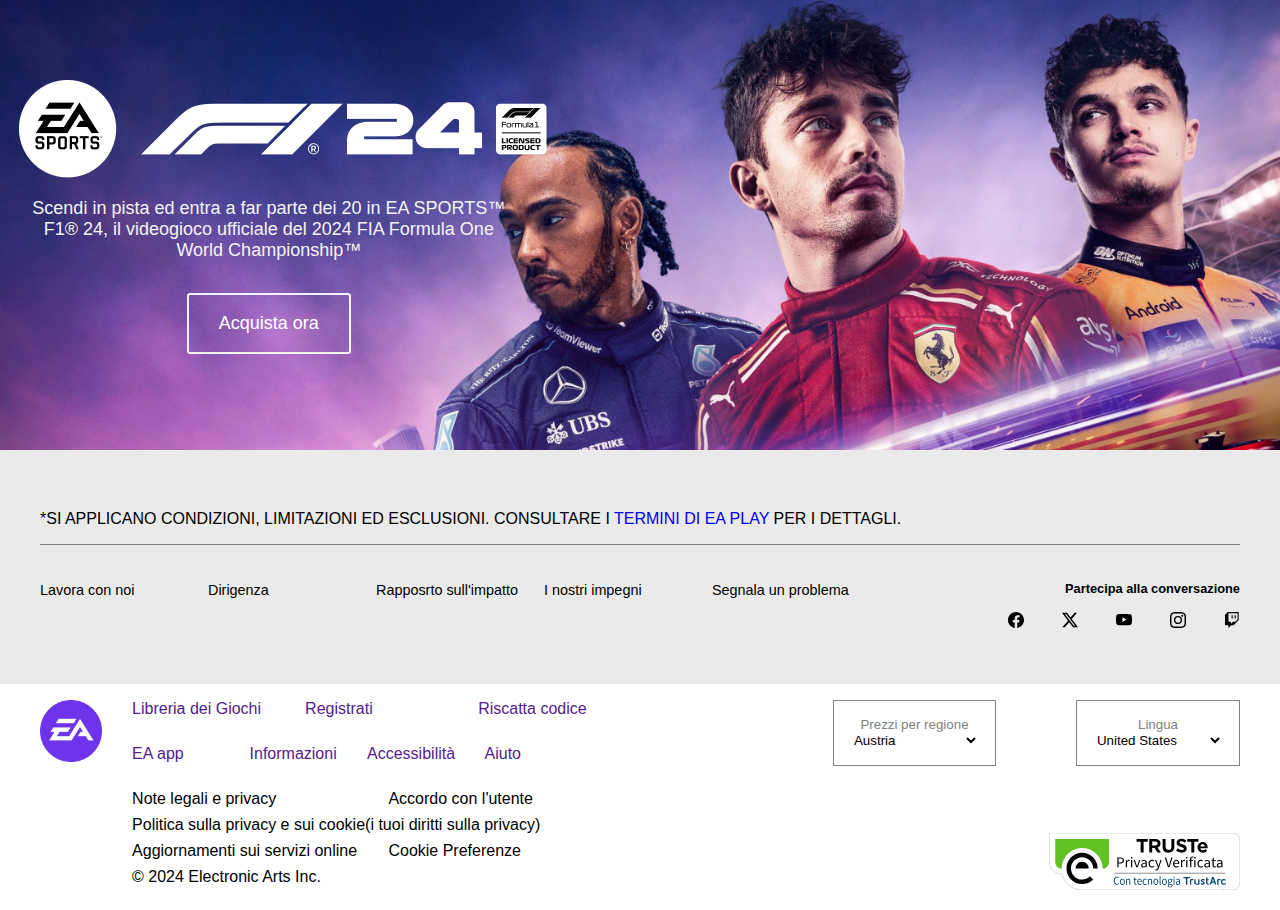
==== commit 2df11f96: "added style" ====
--- a/file_progetto/index.html
+++ b/file_progetto/index.html
@@ -16,336 +16,183 @@
   <body>
     <header></header>
     <main>
-      <section class="hero">
-        <img
-          class="hero__img"
-          src="../file_progetto/assest/images/main/img_hero.jpg"
-          alt=""
-        />
-        <div class="hero__content">
-          <div class="hero__icons">
+      <section class="hero__section">
+        <div class="hero__section__content">
+          <div class="hero__section__content__items">
             <img src="../file_progetto/assest/icons/logo_hero.png" alt="" />
-          </div>
-          <div class="hero__texts fz-3">
-            <p>
+            <p class="pb-1">
               Scendi in pista ed entra a far parte dei 20 in EA SPORTS™ F1® 24,
               il videogioco ufficiale del 2024 FIA Formula One World
               Championship™
             </p>
-            <button class="hero__button mt-3 fz-3">Acquista Ora</button>
+
+            <p>
+              <button class="pb-1"><a href="#">Acquista ora </a></button>
+            </p>
           </div>
         </div>
       </section>
-      <!-- Giochi in evidenza -->
-      <section class="div_format_giochi_evidenza">
-        <div class="fz-5 mt-3">
-          <h2>Giochi in evidenza</h2>
-        </div>
+    </main>
+    <footer class="footer">
+      <section class="section_one">
+        <div class="section_one_container">
+          <div class="div_one">
+            <p class="div_p">
+              *SI APPLICANO CONDIZIONI, LIMITAZIONI ED ESCLUSIONI. CONSULTARE I
+              <a href="#">TERMINI DI EA PLAY </a> PER I DETTAGLI.
+            </p>
+          </div>
 
-        <ul class="div_format_game">
-          <li class="div_one_game">
-            <a href="">
-              <div class="soft_dark"></div>
-              <img
-                src="./assest/images/main/giochi_evidenza/ufc-5-background.jpg"
-                alt=""
-                srcset=""
-                class="img_giochi_evidenza"
-              />
-              <img
-                src="./assest/icons/giochi_evidenza/ufc-5-logo.svg"
-                alt="Logo UFC 5"
-                class="logo_giochi_evidenza"
-              />
-              <!-- Hover -->
-              <div class="bg_gradient"></div>
-              <h5>Sito ufficiale</h5>
-            </a>
-          </li>
+          <div class="second_row">
+            <ul class="ul_items">
+              <li><a href="#">Lavora con noi</a></li>
+              <li><a href="#">Dirigenza</a></li>
+              <li><a href="#">Rapposrto sull'impatto</a></li>
+              <li><a href="#">I nostri impegni</a></li>
+              <li><a href="#">Segnala un problema</a></li>
+            </ul>
+            <div class="conversation">
+              <div class="speak">
+                <p class="talking">Partecipa alla conversazione</p>
+              </div>
 
-          <li class="div_one_game fc_24">
-            <a href="">
-              <div class="soft_dark"></div>
-              <img
-                src="./assest/images/main/giochi_evidenza/fc24.jpeg"
-                alt=""
-                srcset=""
-                class="img_giochi_evidenza"
-              />
-              <img
-                src="./assest/icons/giochi_evidenza/fc24-logo.png"
-                alt="Logo FC 24"
-                class="logo_giochi_evidenza"
-              />
-              <!-- Hover -->
-              <div class="bg_gradient"></div>
-              <h5>Sito ufficiale</h5>
-            </a>
-          </li>
-
-          <li class="div_one_game f1_23">
-            <a href="">
-              <div class="soft_dark"></div>
-              <img
-                src="./assest/images/main/giochi_evidenza/f1-background.jpg"
-                alt=""
-                srcset=""
-                class="img_giochi_evidenza"
-              />
-              <img
-                src="./assest/icons/giochi_evidenza/f123-logo.png"
-                alt="Logo F1 23"
-                class="logo_giochi_evidenza"
-              />
-              <!-- Hover -->
-              <div class="bg_gradient"></div>
-              <h5>Sito ufficiale</h5>
-            </a>
-          </li>
-
-          <li class="div_one_game nfs_unbound">
-            <a href="">
-              <div class="soft_dark"></div>
-              <img
-                src="./assest/images/main/giochi_evidenza/nfs-unbound.png"
-                alt=""
-                srcset=""
-                class="img_giochi_evidenza"
-              />
-              <img
-                src="./assest/icons/giochi_evidenza/nfs-unbound-logo.png"
-                alt=""
-                class="logo_giochi_evidenza"
-              />
-              <!-- Hover -->
-              <div class="bg_gradient"></div>
-              <h5>Sito ufficiale</h5>
-            </a>
-          </li>
-
-          <li class="div_one_game the_sims_4">
-            <a href="">
-              <div class="soft_dark"></div>
-              <img
-                src="./assest/images/main/giochi_evidenza/the-sims-4.jpg"
-                alt=""
-                srcset=""
-                class="img_giochi_evidenza"
-              />
-              <img
-                src="./assest/icons/giochi_evidenza/the-sims-4-logo.png"
-                alt=""
-                class="logo_giochi_evidenza"
-              />
-              <!-- Hover -->
-              <div class="bg_gradient"></div>
-              <h5>Sito ufficiale</h5>
-            </a>
-          </li>
-
-          <li class="div_one_game apex">
-            <a href="">
-              <div class="soft_dark"></div>
-              <img
-                src="./assest/images/main/giochi_evidenza/apex-legends.jpg"
-                alt=""
-                srcset=""
-                class="img_giochi_evidenza"
-              />
-              <img
-                src="./assest/icons/giochi_evidenza/apex-legends-logo.svg"
-                alt=""
-                class="logo_giochi_evidenza"
-              />
-              <!-- Hover -->
-              <div class="bg_gradient"></div>
-              <h5>Sito ufficiale</h5>
-            </a>
-          </li>
-        </ul>
-
-        <div class="mt-3">
-          <a href="">
-            <button class="general__button mt-4 mb-4 fz-3">
-              Ultimi giochi
-            </button>
-          </a>
+              <ul class="social">
+                <li>
+                  <a href=""><img src="./assest/icons/facebook.svg" alt="Facebook" /></a>
+                </li>
+                <li>
+                  <a href=""><img src="./assest/icons/twitter-x.svg" alt="Twitter" /></a>
+                </li>
+                <li>
+                  <a href=""><img src="./assest/icons/youtube.svg" alt="Youtube" /></a>
+                </li>
+                <li>
+                  <a href=""><img src="./assest/icons/instagram.svg" alt="Instagram" /></a>
+                </li>
+                <li>
+                  <a href=""><img src="./assest/icons/twitch.svg" alt="Twitch" /></a>
+                </li>
+              </ul>
+            </div>
+          </div>
         </div>
       </section>
-      <section class="tabs">
-        <div class="tabs__container">
-          <h1 class="fz-4">Ultime Novità</h1>
-          <ul class="tabs__links">
-            <li><button class="tabs__btn">Notizie EA</button></li>
-            <span></span>
-            <li><button class="tabs__btn">EA SPORTS FC</button></li>
-            <span></span>
-            <li><button class="tabs__btn">Apex Legends</button></li>
-            <span></span>
-            <li><button class="tabs__btn">The Sims 4</button></li>
-            <span></span>
-            <li><button class="tabs__btn">Star Wars</button></li>
-            <span></span>
-            <li><button class="tabs__btn">F1</button></li>
-            <span></span>
-            <li><button class="tabs__btn">Battlefield</button></li>
-            <span></span>
-            <li><button class="tabs__btn">Need For Speed</button></li>
-          </ul>
+      <section class="snd">
+        <div class="simbol">
+          <a href=""
+            ><img
+              class="icon_ea_footer"
+              src="./assest/icons/ea _icon.png"
+              alt="Logo EA"
+          /></a>
         </div>
-        <article class="tabs__articles">
-          <div class="tabs__cards">
-            <img
-              src="../file_progetto/assest/images/card_img.svg"
-              alt="Card Image"
-            />
-            <div class="cards__content">
-              <span class="text-red">Titolo card</span
-              ><span class="fz-1">21-giu-2024</span>
-              <h3>Lorem ipsum dolor sit amet.</h3>
-              <p>
-                Lorem ipsum dolor sit amet consectetur, adipisicing elit.
-                Consequuntur, necessitatibus? Lorem ipsum dolor sit amet
-                consectetur adipisicing elit. Consequuntur, accusantium,
-                repellendus consequatur quia libero, omnis obcaecati nesciunt
-                vero molestiae impedit incidunt soluta pariatur beatae eaque
-                harum minus architecto! Magnam, obcaecati?
-              </p>
+        <div class="selection_accordi">
+          <div class="selection_group">
+            <ul class="selezione">
+              <li><a href="">Libreria dei Giochi</a></li>
+              <li><a href="">Registrati</a></li>
+              <li><a href="">Riscatta codice</a></li>
+              <li><a href="">EA app</a></li>
+              <li><a href="">Informazioni</a></li>
+              <li><a href="">Accessibilità</a></li>
+              <li><a href="">Aiuto</a></li>
+            </ul>
+
+            <div class="economy">
+              <button class="button_economy">
+                Prezzi per regione
+                <select name="" id="">
+                  <optgroup>
+                    <option value="">Austria</option>
+                    <option value="">Belgium</option>
+                    <option value="">Bulgaria</option>
+                    <option value="">Croatia</option>
+                    <option value="">Cyprus</option>
+                    <option value="">Czech Republic</option>
+                    <option value="">Denamrk</option>
+                    <option value="">Estonia</option>
+                    <option value="">Finland</option>
+                    <option value="">France</option>
+                    <option value="">Germany</option>
+                    <option value="">Greece</option>
+                    <option value="">Hungary</option>
+                    <option value="">Iceland</option>
+                    <option value="">Ireland</option>
+                    <option value="">Italy</option>
+                    <option value="">Latvia</option>
+                    <option value="">Liechtenstein</option>
+                    <option value="">Lithuania</option>
+                    <option value="">Luxembourg</option>
+                    <option value="">Malta</option>
+                    <option value="">Netherlands</option>
+                    <option value="">Norway</option>
+                    <option value="">Poland</option>
+                    <option value="">Portugal</option>
+                    <option value="">Romania</option>
+                    <option value="">Slovakia</option>
+                    <option value="">Slovenia</option>
+                    <option value="">Spain</option>
+                    <option value="">Sweden</option>
+                    <option value="">Switzerland</option>
+                  </optgroup>
+                </select>
+              </button>
+
+              <button class="button_economy">
+                Lingua
+                <select name="" id="">
+                  <optgroup>
+                    <option value=""><a href="">United States</a></option>
+                    <option value=""><a href="">United Kingdom</a></option>
+                    <option value=""><a href="">Australia</a></option>
+                    <option value=""><a href="">France</a></option>
+                    <option value=""><a href="">Deutschland</a></option>
+                    <option value=""><a href="">Italia</a></option>
+                    <option value=""><a href="">Giapponese</a></option>
+                    <option value=""><a href="">Polska</a></option>
+                    <option value=""><a href="">Brasil</a></option>
+                    <option value=""><a href="">Russo</a></option>
+                    <option value=""><a href="">Spagna</a></option>
+                    <option value=""><a href="">Republica ceca</a></option>
+                    <option value=""><a href="">Canada</a></option>
+                    <option value=""><a href="">Danimarca</a></option>
+                    <option value=""><a href="">Suomi</a></option>
+                    <option value=""><a href="">Mexico</a></option>
+                    <option value=""><a href="">Nederland</a></option>
+                    <option value=""><a href="">Norvegia</a></option>
+                    <option value=""><a href="">Svezia</a></option>
+                    <option value=""><a href="">Giappone</a></option>
+                    <option value=""><a href="">Cina</a></option>
+                    <option value=""><a href="">Corea</a></option>
+                    <option value=""><a href="">Turchia</a></option>
+                  </optgroup>
+                </select>
+              </button>
             </div>
           </div>
-          <div class="tabs__cards">
-            <img
-              src="../file_progetto/assest/images/card_img.svg"
-              alt="Card Image"
-            />
-            <div class="cards__content">
-              <span class="text-red">Titolo card</span
-              ><span class="fz-1">21-giu-2024</span>
-              <h3>Lorem ipsum dolor sit amet.</h3>
-              <p>
-                Lorem ipsum dolor sit amet consectetur, adipisicing elit.
-                Consequuntur, necessitatibus? Lorem ipsum dolor sit amet
-                consectetur adipisicing elit. Consequuntur, accusantium,
-                repellendus consequatur quia libero, omnis obcaecati nesciunt
-                vero molestiae impedit incidunt soluta pariatur beatae eaque
-                harum minus architecto! Magnam, obcaecati?
-              </p>
+          <div class="accordi_trust">
+            <div class="accordi">
+              <ul class="ul_accordi">
+                <li><a href="">Note legali e privacy</a></li>
+                <li><a href="">Accordo con l'utente</a></li>
+                <li>
+                  <a href=""
+                    >Politica sulla privacy e sui cookie(i tuoi diritti sulla
+                    privacy)</a
+                  >
+                </li>
+                <li><a href="">Aggiornamenti sui servizi online</a></li>
+                <li><a href="">Cookie Preferenze</a></li>
+                <li>© 2024 Electronic Arts Inc.</li>
+              </ul>
+            </div>
+            <div class="trust">
+              <a href="#"><img src="./assest/images/seal.svg" alt="Trust" /></a>
             </div>
           </div>
-          <div class="tabs__cards">
-            <img
-              src="../file_progetto/assest/images/card_img.svg"
-              alt="Card Image"
-            />
-            <div class="cards__content">
-              <span class="text-red">Titolo card</span
-              ><span class="fz-1">21-giu-2024</span>
-              <h3>Lorem ipsum dolor sit amet.</h3>
-              <p>
-                Lorem ipsum dolor sit amet consectetur, adipisicing elit.
-                Consequuntur, necessitatibus? Lorem ipsum dolor sit amet
-                consectetur adipisicing elit. Consequuntur, accusantium,
-                repellendus consequatur quia libero, omnis obcaecati nesciunt
-                vero molestiae impedit incidunt soluta pariatur beatae eaque
-                harum minus architecto! Magnam, obcaecati?
-              </p>
-            </div>
-          </div>
-          <div class="tabs__cards">
-            <img
-              src="../file_progetto/assest/images/card_img.svg"
-              alt="Card Image"
-            />
-            <div class="cards__content">
-              <span class="text-red">Titolo card</span
-              ><span class="fz-1">21-giu-2024</span>
-              <h3>Lorem ipsum dolor sit amet.</h3>
-              <p>
-                Lorem ipsum dolor sit amet consectetur, adipisicing elit.
-                Consequuntur, necessitatibus? Lorem ipsum dolor sit amet
-                consectetur adipisicing elit. Consequuntur, accusantium,
-                repellendus consequatur quia libero, omnis obcaecati nesciunt
-                vero molestiae impedit incidunt soluta pariatur beatae eaque
-                harum minus architecto! Magnam, obcaecati?
-              </p>
-            </div>
-          </div>
-          <div class="tabs__cards">
-            <img
-              src="../file_progetto/assest/images/card_img.svg"
-              alt="Card Image"
-            />
-            <div class="cards__content">
-              <span class="text-red">Titolo card</span
-              ><span class="fz-1">21-giu-2024</span>
-              <h3>Lorem ipsum dolor sit amet.</h3>
-              <p>
-                Lorem ipsum dolor sit amet consectetur, adipisicing elit.
-                Consequuntur, necessitatibus? Lorem ipsum dolor sit amet
-                consectetur adipisicing elit. Consequuntur, accusantium,
-                repellendus consequatur quia libero, omnis obcaecati nesciunt
-                vero molestiae impedit incidunt soluta pariatur beatae eaque
-                harum minus architecto! Magnam, obcaecati?
-              </p>
-            </div>
-          </div>
-          <div class="tabs__cards">
-            <img
-              src="../file_progetto/assest/images/card_img.svg"
-              alt="Card Image"
-            />
-            <div class="cards__content">
-              <span class="text-red">Titolo card</span
-              ><span class="fz-1">21-giu-2024</span>
-              <h3>Lorem ipsum dolor sit amet.</h3>
-              <p>
-                Lorem ipsum dolor sit amet consectetur, adipisicing elit.
-                Consequuntur, necessitatibus? Lorem ipsum dolor sit amet
-                consectetur adipisicing elit. Consequuntur, accusantium,
-                repellendus consequatur quia libero, omnis obcaecati nesciunt
-                vero molestiae impedit incidunt soluta pariatur beatae eaque
-                harum minus architecto! Magnam, obcaecati?
-              </p>
-            </div>
-          </div>
-        </article>
-        <button class="general__button mt-4 mb-4 fz-3">Più Dettagli</button>
+        </div>
+        <!-- </div> -->
       </section>
-      <section class="hero mt-3">
-        <img
-          class="hero__img"
-          src="../file_progetto/assest/images/hero__bottom.jpg"
-          alt=""
-        />
-        <div class="hero__content">
-          <div class="hero__icons">
-            <img
-              src="../file_progetto/assest/icons/icon-hero__bottom.svg"
-              alt=""
-            />
-          </div>
-          <div class="hero__texts fz-3">
-            <p>
-              Scendi in pista ed entra a far parte dei 20 in EA SPORTS™ F1® 24,
-              il videogioco ufficiale del 2024 FIA Formula One World
-              Championship™
-            </p>
-            <button class="hero__button mt-3 fz-3">Acquista Ora</button>
-          </div>
-        </div>
-        <div class="hero__section__content">
-          <!-- <img
-            src="./assest/images/main/img_hero.jpg"
-            alt="Logo formula 1"
-          /> -->
-          <h6>
-            Scendi in pista ed entra a far parte dei 20 in EA SPORTS™ F1® 24, il
-            videogioco ufficiale del 2024 FIA Formula One World Championship™
-          </h6>
-          <button>Acquista ora</button>
-        </div>
-      </section>
-    </main>
-    <footer></footer>
+    </footer>
   </body>
 </html>
--- a/file_progetto/style/style_global.css
+++ b/file_progetto/style/style_global.css
@@ -23,6 +23,7 @@
 ol,
 ul {
   margin: 0 0 1rem 0;
+
   padding: 0;
 }
 ol,
@@ -31,20 +32,16 @@
 }
 img {
   height: auto;
-  width: auto;
 }
 a {
   text-decoration: none;
 }
 
 /* background color */
-
 .bgc {
   color: #eaeaea;
 }
-
 /* Stile Bottone */
-
 .general__button {
   text-decoration: none;
   padding: 20px;
@@ -52,7 +49,6 @@
   border-radius: 2px;
   border: 1px solid black;
 }
-
 /*stile testi e font size */
 
 .fz-1 {
@@ -72,9 +68,7 @@
 }
 
 /*  Margin & Padding */
-
 /* margin */
-/* Top */
 .mt-1 {
   margin-top: 1rem;
 }
@@ -87,7 +81,7 @@
 .mt-4 {
   margin-top: 2.5rem;
 }
-/* Bottom */
+
 .mb-1 {
   margin-bottom: 1rem;
 }
@@ -102,7 +96,6 @@
 }
 
 /* padding */
-/* Top */
 .pt-1 {
   padding-top: 1rem;
 }
@@ -115,7 +108,7 @@
 .pt-4 {
   padding-top: 2.5rem;
 }
-/* Bottom */
+
 .pb-1 {
   padding-bottom: 1rem;
 }
@@ -128,3 +121,5 @@
 .pb-4 {
   padding-bottom: 2.5rem;
 }
+
+
--- a/file_progetto/style/style_utils.css
+++ b/file_progetto/style/style_utils.css
@@ -1,234 +1,278 @@
 /* Blocchi univoci */
-
-/* Style hero */
-.hero {
-  width: 100%;
+.hero__section {
+  margin: 0;
   height: 450px;
-  background-size: contain;
-  display: flex;
-  justify-content: left;
+  width: 100%;
+  background: url(../assest/images/img_hero.jpg) no-repeat center center;
+  background-size: cover;
+}
+
+.hero__section__content {
   align-items: center;
-  position: relative;
-}
-.hero__img {
-  position: absolute;
-  width: 100%;
-  height: 100%;
-}
-.hero__content {
-  z-index: 99;
-  height: auto;
-  width: 38%;
-  margin-left: 1.8rem;
-}
-.hero__icons img {
-  z-index: 99;
-  width: 100%;
-  height: auto;
-}
-
-.hero__texts {
-  width: 100%;
-  height: auto;
+  display: flex;
+  flex-direction: column;
+  height: 100%;
+  justify-content: center;
+  left: 0;
+  padding: 32px;
   text-align: center;
-  color: #eaeaea;
-}
-.hero__button {
-  text-decoration: none;
-  padding: 15px 35px;
-  background-color: rgba(240, 248, 255, 0);
-  border-radius: 2px;
-  border: 1px solid #eaeaea;
-  color: #eaeaea;
-}
-
-/* Syle Giochi in Evidenza */
-
-/* General Giochi in Evidenza */
-.div_format_giochi_evidenza {
-  display: flex;
-  flex-flow: column;
-  justify-content: center;
-  align-items: center;
-  width: 100%;
-}
-
-.div_format_game {
+  top: 0;
+  width: 100%;
+  font-size: 18px;
+  color: #f3f3f3;
+}
+.hero__section__content__items {
+  padding: 0 63% 5% 0;
+  width: 500px;
+}
+.hero__section__content__items button {
+  background: none;
+  color: #fff;
+  font-size: 18px;
+  padding: 18px 30px;
+  border-radius: 3px;
+  border: 2px solid #f3f3f3;
+}
+.hero__section__content__items button a {
+  color: #fff;
+}
+.footer {
+  background-color: rgb(255, 255, 255);
+  /* height: 100vh; */
+  width: 100vw;
+}
+.section_one {
+  width: 100%;
+  height: 55%;
+  display: flex;
+  flex-direction: column;
+
+  /* padding-bottom: 50px; */
+  align-content: space-between;
   margin: 0 auto;
-  padding: 0.5rem;
-  width: 80%;
-  height: 80%;
-  display: flex;
-  flex-wrap: wrap;
-  gap: 1.7em;
-  justify-content: center;
-}
-.div_one_game {
-  width: 28%;
-  aspect-ratio: 1/1;
-  display: flex;
-}
-.div_one_game a {
-  display: flex;
-  flex-flow: column;
-  justify-content: center;
-  width: 100%;
-  height: 100%;
-  position: relative;
-}
-/* Immagine di background(bg_img) */
-.img_giochi_evidenza {
-  position: absolute;
-  z-index: -1;
-  width: 100%;
-  height: 100%;
-}
-/* Opacità nera tra logo e bg_img */
-.div_one_game a .soft_dark {
-  position: absolute;
-  z-index: 0;
-  width: 100%;
-  height: 100%;
-  background-color: rgba(0, 0, 0, 0.3);
-}
-/* Logo del gioco */
-.logo_giochi_evidenza {
-  position: absolute;
-  z-index: 1;
-  align-self: center;
-  height: 20%;
-  width: 50%;
-}
-/* Contenuti dell'hover */
-.bg_gradient {
-  background: linear-gradient(
-    to right,
-    rgba(0, 0, 143, 0),
-    rgba(255, 42, 42, 0)
-  );
-  display: none;
-  position: absolute;
-  z-index: 0;
-  width: 100%;
-  height: 100%;
-}
-.div_one_game a h5 {
-  display: none;
-  position: flex;
-  z-index: 1;
-  width: 50%;
-  height: 20%;
-  margin-top: 3rem;
-}
-/* Effetto hover */
-
-.div_one_game a:hover {
-  display: flex;
-  flex-flow: column;
-  justify-content: center;
-  width: 100%;
-  height: 100%;
-  transform: 1s;
-}
-.div_one_game a:hover .logo_giochi_evidenza {
-  transition: 0.5s;
-  transform: translate(0px, -80%);
-}
-.div_one_game a:hover .bg_gradient {
-  display: block;
-  background: linear-gradient(
-    to right,
-    rgba(0, 0, 143, 0.8),
-    rgba(255, 42, 42, 0.8)
-  );
-  transition: all 5s;
-}
-.div_one_game a:hover h5 {
-  transition: 0.5s;
-  display: block;
-  color: #eaeaea;
-  font-size: 100%;
-  align-self: center;
-  text-align: center;
-}
-
-/* Style Ultime novità */
-
-.tabs {
-  text-align: center;
-  margin-top: 2rem;
-}
-.tabs__container {
-  margin: 0 auto;
-  border-bottom: 1px solid grey;
-}
-.tabs__btn {
-  padding: 1.4rem;
-  background: none;
-  border: 2px solid transparent;
-  font-size: 18px;
-}
-.tabs__btn:hover {
-  background-color: rgb(191, 191, 191);
-  border-bottom: 2px solid red;
-}
-.tabs__links span {
-  border: 1px solid grey;
-  height: 1.4rem;
-}
-.tabs__links {
+  background-color: #eaeaea;
+}
+.section_one_container {
   width: 1200px;
   margin: 0 auto;
-  display: flex;
+}
+.div_one {
+  display: flex;
+  flex-direction: column;
+
+  width: 100%;
+  height: 30%;
+  align-items: center;
+  margin-top: 5%;
+  border-bottom: 1px solid grey;
+  /* padding: 1rem; */
+}
+.div_p {
+  width: 100%;
+  height: 80%;
+}
+.second_row {
+  display: flex;
+  /* height: 50%; */
+  /* margin-top: 30%; */
+
+  width: 100%;
+  margin: 3% auto;
+}
+.ul_items {
+  border: none;
+
+  display: flex;
+  width: 70%;
+  height: 100%;
+  padding: 0;
+  margin: 0 0 1rem 0;
+}
+.ul_items li {
+  border: none;
+  width: 20%;
+  height: 30%;
+  margin: 0;
+  /* height: 40px; */
+}
+.ul_items li a {
+  color: rgb(0, 0, 0);
+  font-size: 0.9rem;
+}
+
+.conversation {
+  display: flex;
+  text-align: center;
+  align-items: center;
+
+  height: 100%;
+  width: 30%;
+
+  flex-direction: column;
+}
+.speak {
+  text-align: right;
+  width: 100%;
+  height: 20%;
+}
+.talking {
+  font-size: 0.8rem;
+  width: 100%;
+  height: 100%;
+  font-weight: 600;
+}
+.social {
+  border: none;
+  display: flex;
+  width: 100%;
+
+  height: 50%;
+  display: flex;
+  justify-content: right;
+}
+.social li {
+  display: flex;
+  justify-content: right;
+
+  border: none;
+  margin: 0;
+  padding: 0;
+  width: 15%;
+  height: 50%;
+}
+
+.social li img {
+  width: 100%;
+}
+
+.snd {
+  background-color: rgb(255, 255, 255);
+  display: flex;
+  width: 1200px;
+  height: 50%;
+  margin: 1rem auto;
+}
+.simbol {
+  width: 8%;
+  height: 10%;
+  padding: 0;
+  background-color: rgb(255, 255, 255);
+}
+.icon_ea_footer {
+  width: 70%;
+  aspect-ratio: 1/1;
+}
+.selection_accordi {
+  padding: 0;
+  margin: 0;
+  background-color: rgb(255, 255, 255);
+  display: flex;
+  flex-wrap: wrap;
+  width: 100%;
+  height: 50%;
+}
+.selection_group {
+  background-color: rgb(255, 255, 255);
+  width: 100%;
+  height: 100%;
+  display: flex;
+}
+
+.selezione {
+  display: flex;
+  flex-wrap: wrap;
+  background-color: rgb(255, 255, 255);
+  display: flex;
+  margin: 0;
+  padding: 0;
+  height: 100%;
+  width: 50%;
+}
+.selezione li {
+  background-color: rgb(255, 255, 255);
+  height: 40%;
+  width: 30%;
+  margin: 0 0.2rem 1.7rem;
+  padding: 0;
+}
+.selezione li a {
+  text-wrap: nowrap;
+}
+
+.selezione li:nth-child(4),
+.selezione li:nth-child(5),
+.selezione li:nth-child(6),
+.selezione li:nth-child(7) {
+  width: 20%;
+}
+.economy {
+  background-color: rgb(255, 255, 255);
+  height: 100%;
+  width: 50%;
+  display: flex;
+  justify-content: right;
+  gap: 5rem;
+}
+.button_economy {
+  display: flex;
+  flex-direction: column;
+  padding: 1rem;
   justify-content: center;
-  align-items: center;
-}
-.tabs__articles {
-  padding-top: 4rem;
-  width: 1200px;
-  margin: 0 auto;
-  display: grid;
-  grid-template-columns: repeat(auto-fit, minmax(min-content, 360px));
-  column-gap: 2rem;
-  row-gap: 2rem;
-  justify-items: center;
-}
-.tabs__cards {
-  max-width: 380px;
-  text-align: left;
-  background-color: #f1f1f1;
-  box-shadow: 0 5px 20px rgba(0, 0, 0, 0.244);
-}
-
-.tabs__cards img {
-  width: 100%;
-  height: auto;
-  display: block;
-}
-
-.tabs__cards:hover {
-  transform: translateY(-0.5rem);
-  transition: all 1s cubic-bezier(0.215, 0.61, 0.355, 1);
-  box-shadow: 0 5px 20px rgba(0, 0, 0, 0.759);
-}
-.cards__content {
-  margin: 1rem;
-}
-.text-red {
-  color: red;
-  padding-right: 1rem;
-  font-weight: bold;
-  font-size: 12px;
-}
-.article__btn {
-  width: 1200px;
-  margin: 0 auto;
-  border: 1px solid red;
-}
-
-.df {
-  display: flex;
-  justify-content: center;
-}
-
-/* Forse da cancellare */
+  color: gray;
+  background-color: rgba(255, 255, 255, 0);
+  border: 1px solid grey;
+}
+.button_economy select {
+  border: none;
+  color: black;
+  background-color: rgba(255, 255, 255, 0);
+}
+.accordi_trust {
+  background-color: rgb(255, 255, 255);
+  width: 100%;
+  height: 40%;
+  display: flex;
+  align-items: end;
+}
+.accordi {
+  display: flex;
+  margin: 0;
+  padding: 0;
+
+  background-color: rgb(255, 255, 255);
+  height: 100%;
+  width: 50%;
+}
+.ul_accordi {
+  margin: 0;
+  padding: 0;
+  flex-wrap: wrap;
+  display: flex;
+  background-color: rgb(255, 255, 255);
+  width: 100%;
+  height: 100%;
+}
+.ul_accordi li {
+  margin: 0 0.2rem 0.5rem;
+  background-color: rgb(255, 255, 255);
+  width: 45%;
+  height: 22%;
+  padding: 0;
+ 
+}
+.ul_accordi li:nth-child(3) {
+  width: 90%;
+}
+.ul_accordi li a {
+  text-wrap: nowrap;
+  font-size: 1rem;
+  color: rgb(0, 0, 0);
+}
+.trust {
+  display: flex;
+  justify-content: right;
+  background-color: rgb(255, 255, 255);
+  height: 100%;
+  width: 50%;
+  align-items: end;
+}
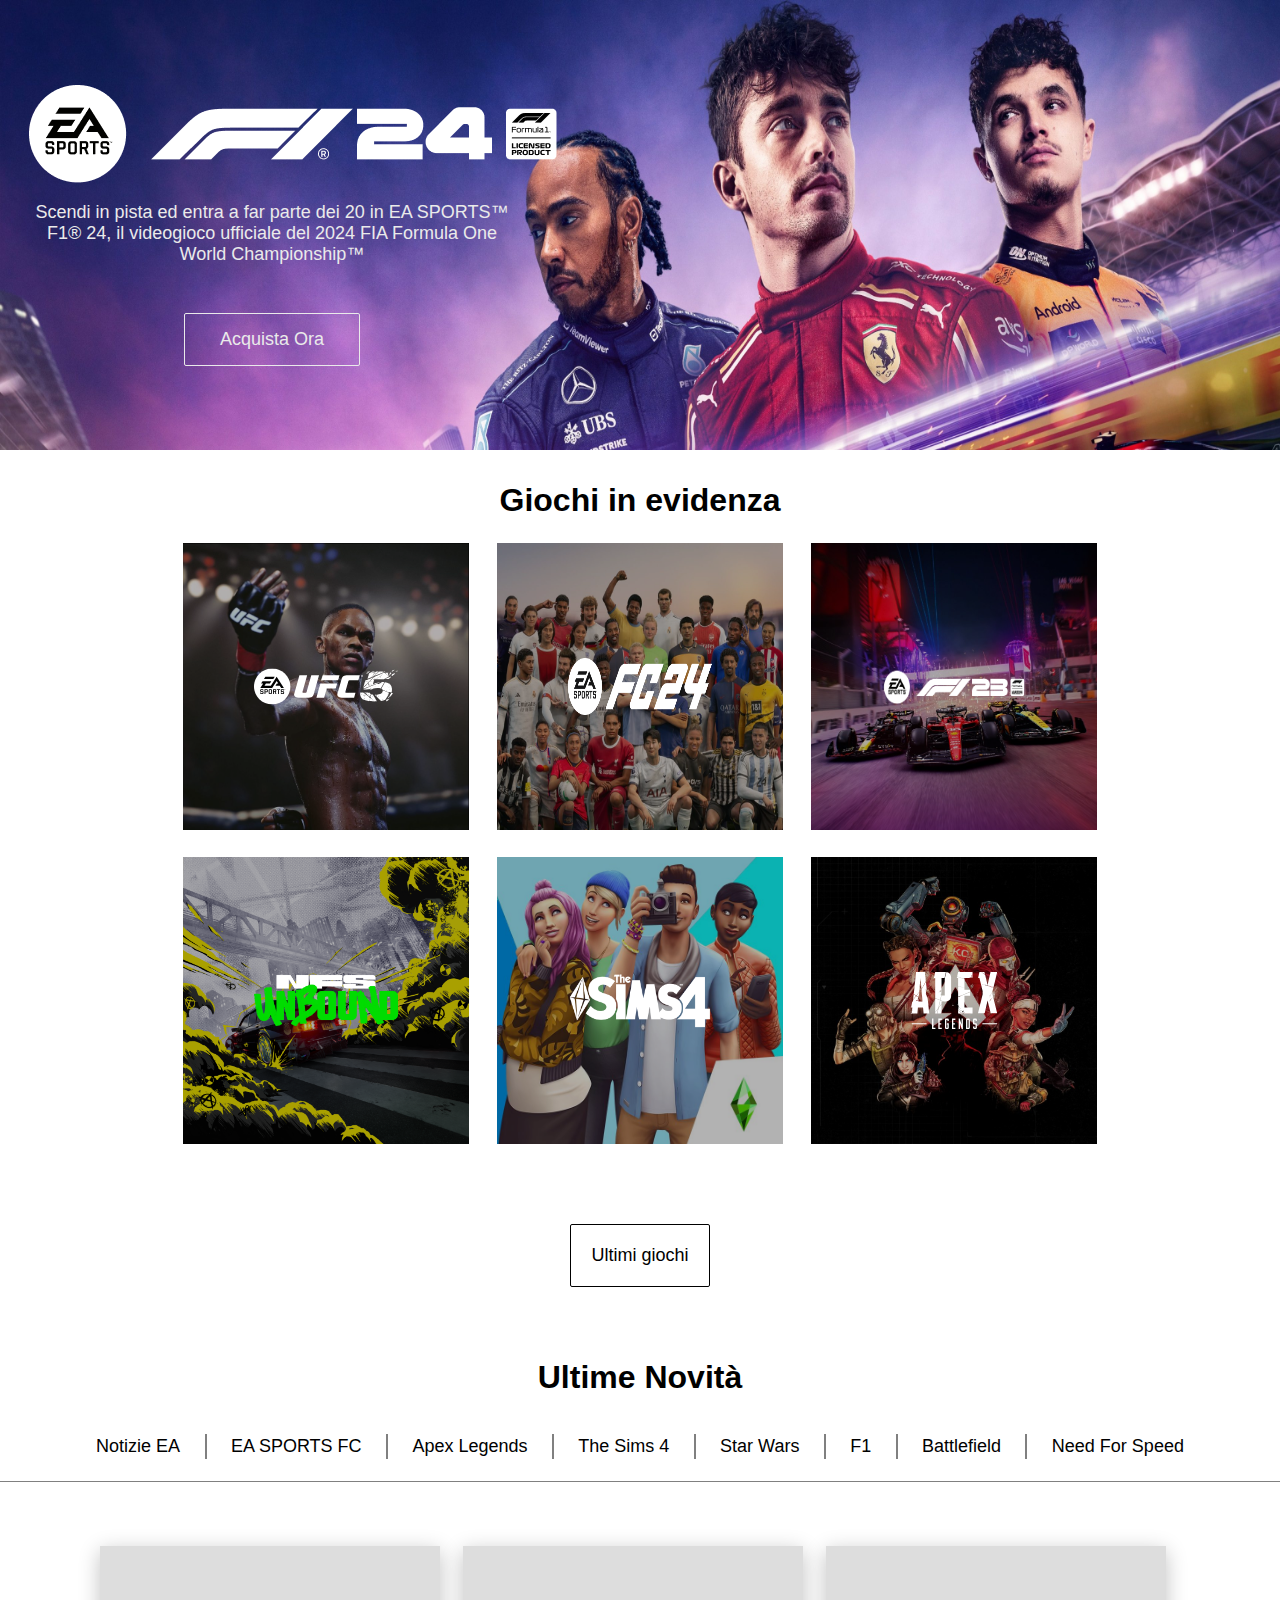
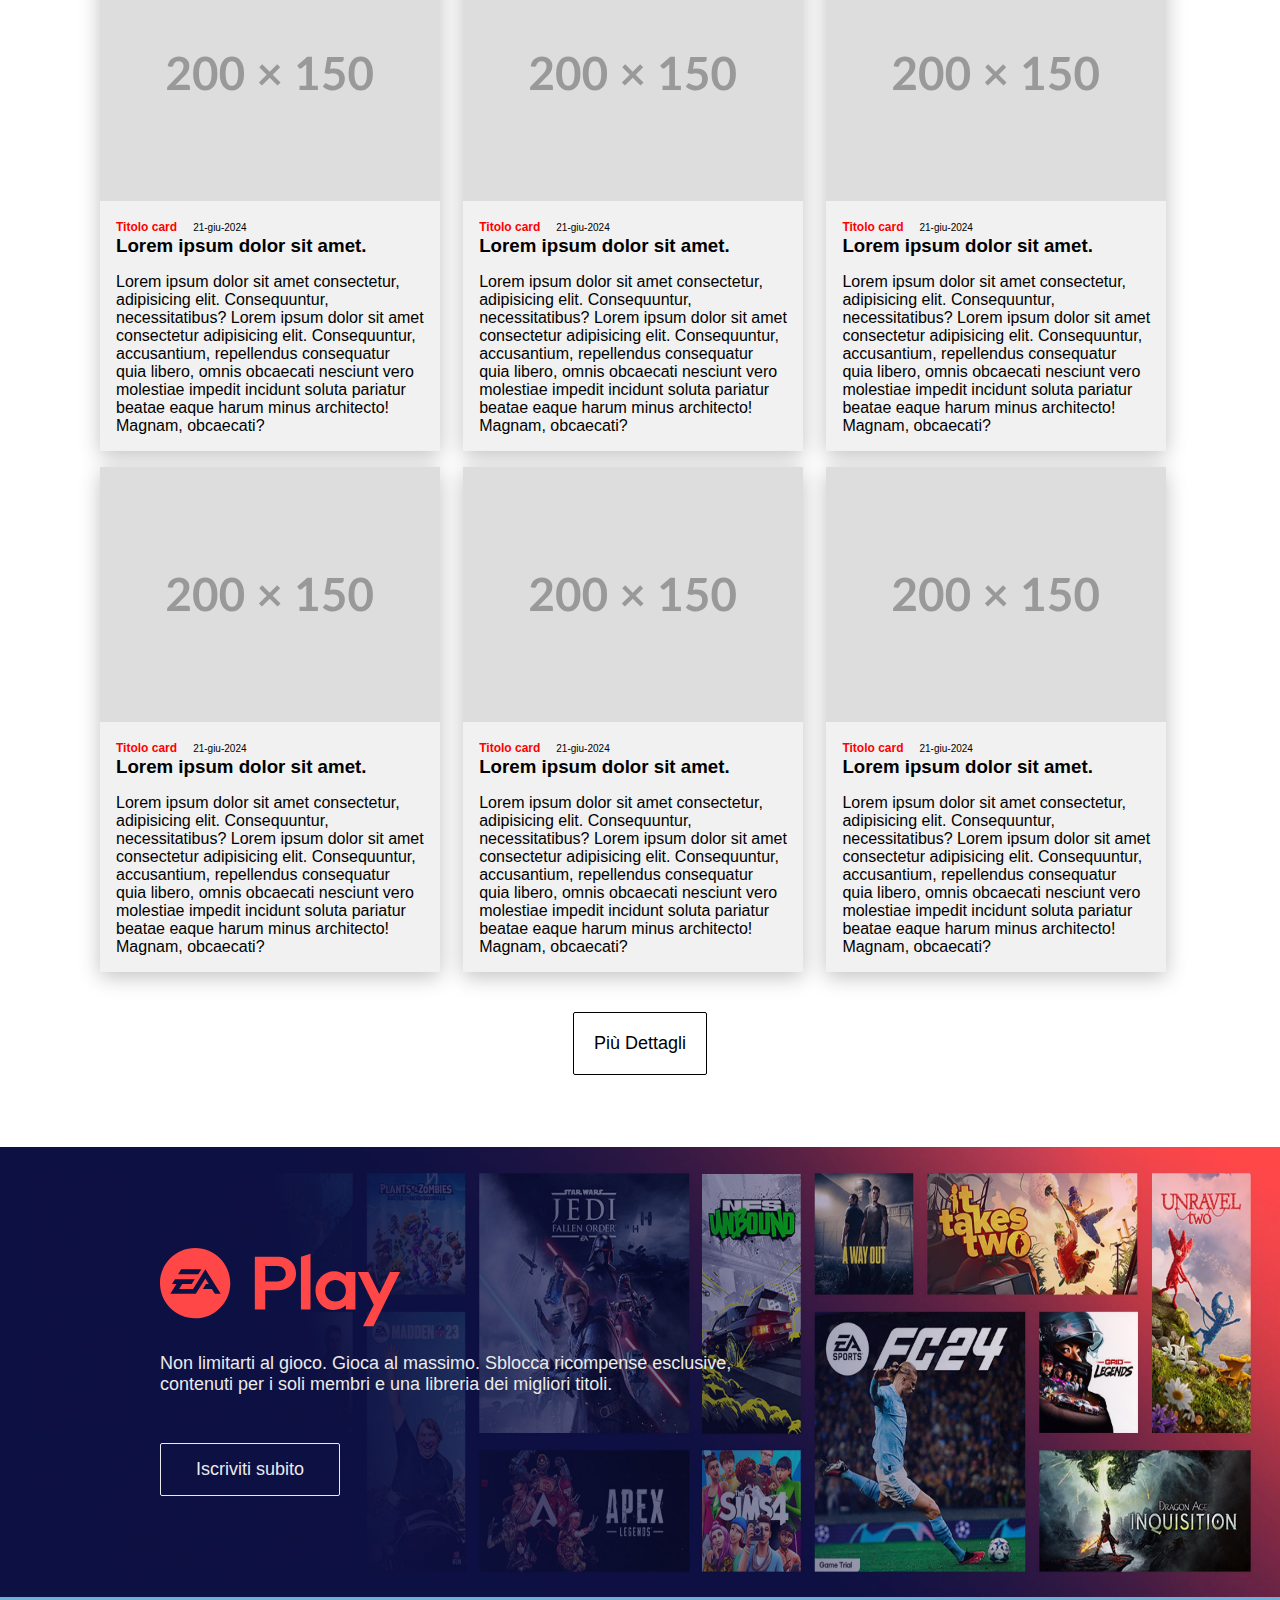
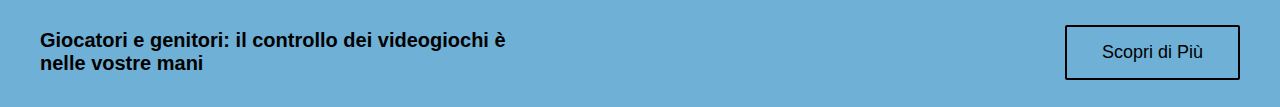
==== commit 8aaece3e: "debug transition cards" ====
--- a/file_progetto/index.html
+++ b/file_progetto/index.html
@@ -16,183 +16,334 @@
   <body>
     <header></header>
     <main>
-      <section class="hero__section">
-        <div class="hero__section__content">
-          <div class="hero__section__content__items">
+      <section class="hero">
+        <img
+          class="hero__img"
+          src="../file_progetto/assest/images/main/img_hero.jpg"
+          alt=""
+        />
+        <div class="hero__content">
+          <div class="hero__icons">
             <img src="../file_progetto/assest/icons/logo_hero.png" alt="" />
-            <p class="pb-1">
+          </div>
+          <div class="hero__texts fz-3">
+            <p>
               Scendi in pista ed entra a far parte dei 20 in EA SPORTS™ F1® 24,
               il videogioco ufficiale del 2024 FIA Formula One World
               Championship™
             </p>
-
+            <button class="hero__button mt-3 fz-3">Acquista Ora</button>
+          </div>
+        </div>
+      </section>
+      <!-- Giochi in evidenza -->
+      <section class="div_format_giochi_evidenza">
+        <div class="mt-3">
+          <h2 class="fz-5">Giochi in evidenza</h2>
+        </div>
+
+        <ul class="div_format_game">
+          <li class="div_one_game">
+            <a href="">
+              <div class="soft_dark"></div>
+              <img
+                src="./assest/images/main/giochi_evidenza/ufc-5-background.jpg"
+                alt=""
+                srcset=""
+                class="img_giochi_evidenza"
+              />
+              <img
+                src="./assest/icons/giochi_evidenza/ufc-5-logo.svg"
+                alt="Logo UFC 5"
+                class="logo_giochi_evidenza"
+              />
+              <!-- Hover -->
+              <div class="bg_gradient"></div>
+              <h5>Sito ufficiale</h5>
+            </a>
+          </li>
+
+          <li class="div_one_game fc_24">
+            <a href="">
+              <div class="soft_dark"></div>
+              <img
+                src="./assest/images/main/giochi_evidenza/fc24.jpeg"
+                alt=""
+                srcset=""
+                class="img_giochi_evidenza"
+              />
+              <img
+                src="./assest/icons/giochi_evidenza/fc24-logo.png"
+                alt="Logo FC 24"
+                class="logo_giochi_evidenza"
+              />
+              <!-- Hover -->
+              <div class="bg_gradient"></div>
+              <h5>Sito ufficiale</h5>
+            </a>
+          </li>
+
+          <li class="div_one_game f1_23">
+            <a href="">
+              <div class="soft_dark"></div>
+              <img
+                src="./assest/images/main/giochi_evidenza/f1-background.jpg"
+                alt=""
+                srcset=""
+                class="img_giochi_evidenza"
+              />
+              <img
+                src="./assest/icons/giochi_evidenza/f123-logo.png"
+                alt="Logo F1 23"
+                class="logo_giochi_evidenza"
+              />
+              <!-- Hover -->
+              <div class="bg_gradient"></div>
+              <h5>Sito ufficiale</h5>
+            </a>
+          </li>
+
+          <li class="div_one_game nfs_unbound">
+            <a href="">
+              <div class="soft_dark"></div>
+              <img
+                src="./assest/images/main/giochi_evidenza/nfs-unbound.png"
+                alt=""
+                srcset=""
+                class="img_giochi_evidenza"
+              />
+              <img
+                src="./assest/icons/giochi_evidenza/nfs-unbound-logo.png"
+                alt=""
+                class="logo_giochi_evidenza"
+              />
+              <!-- Hover -->
+              <div class="bg_gradient"></div>
+              <h5>Sito ufficiale</h5>
+            </a>
+          </li>
+
+          <li class="div_one_game the_sims_4">
+            <a href="">
+              <div class="soft_dark"></div>
+              <img
+                src="./assest/images/main/giochi_evidenza/the-sims-4.jpg"
+                alt=""
+                srcset=""
+                class="img_giochi_evidenza"
+              />
+              <img
+                src="./assest/icons/giochi_evidenza/the-sims-4-logo.png"
+                alt=""
+                class="logo_giochi_evidenza"
+              />
+              <!-- Hover -->
+              <div class="bg_gradient"></div>
+              <h5>Sito ufficiale</h5>
+            </a>
+          </li>
+
+          <li class="div_one_game apex">
+            <a href="">
+              <div class="soft_dark"></div>
+              <img
+                src="./assest/images/main/giochi_evidenza/apex-legends.jpg"
+                alt=""
+                srcset=""
+                class="img_giochi_evidenza"
+              />
+              <img
+                src="./assest/icons/giochi_evidenza/apex-legends-logo.svg"
+                alt=""
+                class="logo_giochi_evidenza"
+              />
+              <!-- Hover -->
+              <div class="bg_gradient"></div>
+              <h5>Sito ufficiale</h5>
+            </a>
+          </li>
+        </ul>
+
+        <div class="mt-3">
+          <a href="">
+            <button class="general__button mt-4 mb-4 fz-3">
+              Ultimi giochi
+            </button>
+          </a>
+        </div>
+      </section>
+      <section class="tabs">
+        <div class="tabs__container">
+          <h1 class="fz-5 mt-3">Ultime Novità</h1>
+          <ul class="tabs__links">
+            <li><button class="tabs__btn">Notizie EA</button></li>
+            <span></span>
+            <li><button class="tabs__btn">EA SPORTS FC</button></li>
+            <span></span>
+            <li><button class="tabs__btn">Apex Legends</button></li>
+            <span></span>
+            <li><button class="tabs__btn">The Sims 4</button></li>
+            <span></span>
+            <li><button class="tabs__btn">Star Wars</button></li>
+            <span></span>
+            <li><button class="tabs__btn">F1</button></li>
+            <span></span>
+            <li><button class="tabs__btn">Battlefield</button></li>
+            <span></span>
+            <li><button class="tabs__btn">Need For Speed</button></li>
+          </ul>
+        </div>
+        <article class="tabs__articles">
+          <div class="tabs__cards">
+            <img
+              src="../file_progetto/assest/images/card_img.svg"
+              alt="Card Image"
+            />
+            <div class="cards__content">
+              <span class="text-red">Titolo card</span
+              ><span class="fz-1">21-giu-2024</span>
+              <h3>Lorem ipsum dolor sit amet.</h3>
+              <p>
+                Lorem ipsum dolor sit amet consectetur, adipisicing elit.
+                Consequuntur, necessitatibus? Lorem ipsum dolor sit amet
+                consectetur adipisicing elit. Consequuntur, accusantium,
+                repellendus consequatur quia libero, omnis obcaecati nesciunt
+                vero molestiae impedit incidunt soluta pariatur beatae eaque
+                harum minus architecto! Magnam, obcaecati?
+              </p>
+            </div>
+          </div>
+          <div class="tabs__cards">
+            <img
+              src="../file_progetto/assest/images/card_img.svg"
+              alt="Card Image"
+            />
+            <div class="cards__content">
+              <span class="text-red">Titolo card</span
+              ><span class="fz-1">21-giu-2024</span>
+              <h3>Lorem ipsum dolor sit amet.</h3>
+              <p>
+                Lorem ipsum dolor sit amet consectetur, adipisicing elit.
+                Consequuntur, necessitatibus? Lorem ipsum dolor sit amet
+                consectetur adipisicing elit. Consequuntur, accusantium,
+                repellendus consequatur quia libero, omnis obcaecati nesciunt
+                vero molestiae impedit incidunt soluta pariatur beatae eaque
+                harum minus architecto! Magnam, obcaecati?
+              </p>
+            </div>
+          </div>
+          <div class="tabs__cards">
+            <img
+              src="../file_progetto/assest/images/card_img.svg"
+              alt="Card Image"
+            />
+            <div class="cards__content">
+              <span class="text-red">Titolo card</span
+              ><span class="fz-1">21-giu-2024</span>
+              <h3>Lorem ipsum dolor sit amet.</h3>
+              <p>
+                Lorem ipsum dolor sit amet consectetur, adipisicing elit.
+                Consequuntur, necessitatibus? Lorem ipsum dolor sit amet
+                consectetur adipisicing elit. Consequuntur, accusantium,
+                repellendus consequatur quia libero, omnis obcaecati nesciunt
+                vero molestiae impedit incidunt soluta pariatur beatae eaque
+                harum minus architecto! Magnam, obcaecati?
+              </p>
+            </div>
+          </div>
+          <div class="tabs__cards">
+            <img
+              src="../file_progetto/assest/images/card_img.svg"
+              alt="Card Image"
+            />
+            <div class="cards__content">
+              <span class="text-red">Titolo card</span
+              ><span class="fz-1">21-giu-2024</span>
+              <h3>Lorem ipsum dolor sit amet.</h3>
+              <p>
+                Lorem ipsum dolor sit amet consectetur, adipisicing elit.
+                Consequuntur, necessitatibus? Lorem ipsum dolor sit amet
+                consectetur adipisicing elit. Consequuntur, accusantium,
+                repellendus consequatur quia libero, omnis obcaecati nesciunt
+                vero molestiae impedit incidunt soluta pariatur beatae eaque
+                harum minus architecto! Magnam, obcaecati?
+              </p>
+            </div>
+          </div>
+          <div class="tabs__cards">
+            <img
+              src="../file_progetto/assest/images/card_img.svg"
+              alt="Card Image"
+            />
+            <div class="cards__content">
+              <span class="text-red">Titolo card</span
+              ><span class="fz-1">21-giu-2024</span>
+              <h3>Lorem ipsum dolor sit amet.</h3>
+              <p>
+                Lorem ipsum dolor sit amet consectetur, adipisicing elit.
+                Consequuntur, necessitatibus? Lorem ipsum dolor sit amet
+                consectetur adipisicing elit. Consequuntur, accusantium,
+                repellendus consequatur quia libero, omnis obcaecati nesciunt
+                vero molestiae impedit incidunt soluta pariatur beatae eaque
+                harum minus architecto! Magnam, obcaecati?
+              </p>
+            </div>
+          </div>
+          <div class="tabs__cards">
+            <img
+              src="../file_progetto/assest/images/card_img.svg"
+              alt="Card Image"
+            />
+            <div class="cards__content">
+              <span class="text-red">Titolo card</span
+              ><span class="fz-1">21-giu-2024</span>
+              <h3>Lorem ipsum dolor sit amet.</h3>
+              <p>
+                Lorem ipsum dolor sit amet consectetur, adipisicing elit.
+                Consequuntur, necessitatibus? Lorem ipsum dolor sit amet
+                consectetur adipisicing elit. Consequuntur, accusantium,
+                repellendus consequatur quia libero, omnis obcaecati nesciunt
+                vero molestiae impedit incidunt soluta pariatur beatae eaque
+                harum minus architecto! Magnam, obcaecati?
+              </p>
+            </div>
+          </div>
+        </article>
+        <button class="general__button mt-4 mb-4 fz-3">Più Dettagli</button>
+      </section>
+      <section class="hero mt-3">
+        <img
+          class="hero__img"
+          src="../file_progetto/assest/images/hero__bottom.jpg"
+          alt=""
+        />
+        <div class="hero__content-1">
+          <div>
+            <img
+              src="../file_progetto/assest/icons/icon-hero__bottom.svg"
+              alt=""
+            />
+          </div>
+          <div class="hero__texts-1 fz-3">
             <p>
-              <button class="pb-1"><a href="#">Acquista ora </a></button>
+              Non limitarti al gioco. Gioca al massimo. Sblocca ricompense
+              esclusive, contenuti per i soli membri e una libreria dei migliori
+              titoli.
             </p>
+            <button class="hero__button mt-3 fz-3">Iscriviti subito</button>
           </div>
         </div>
       </section>
+      <div class="bar__hero">
+        <div class="bar__content">
+          <h2 class="fz-4 mt-1">
+            Giocatori e genitori: il controllo dei videogiochi è nelle vostre
+            mani
+          </h2>
+          <button class="bar__button fz-3">Scopri di Più</button>
+        </div>
+      </div>
     </main>
-    <footer class="footer">
-      <section class="section_one">
-        <div class="section_one_container">
-          <div class="div_one">
-            <p class="div_p">
-              *SI APPLICANO CONDIZIONI, LIMITAZIONI ED ESCLUSIONI. CONSULTARE I
-              <a href="#">TERMINI DI EA PLAY </a> PER I DETTAGLI.
-            </p>
-          </div>
-
-          <div class="second_row">
-            <ul class="ul_items">
-              <li><a href="#">Lavora con noi</a></li>
-              <li><a href="#">Dirigenza</a></li>
-              <li><a href="#">Rapposrto sull'impatto</a></li>
-              <li><a href="#">I nostri impegni</a></li>
-              <li><a href="#">Segnala un problema</a></li>
-            </ul>
-            <div class="conversation">
-              <div class="speak">
-                <p class="talking">Partecipa alla conversazione</p>
-              </div>
-
-              <ul class="social">
-                <li>
-                  <a href=""><img src="./assest/icons/facebook.svg" alt="Facebook" /></a>
-                </li>
-                <li>
-                  <a href=""><img src="./assest/icons/twitter-x.svg" alt="Twitter" /></a>
-                </li>
-                <li>
-                  <a href=""><img src="./assest/icons/youtube.svg" alt="Youtube" /></a>
-                </li>
-                <li>
-                  <a href=""><img src="./assest/icons/instagram.svg" alt="Instagram" /></a>
-                </li>
-                <li>
-                  <a href=""><img src="./assest/icons/twitch.svg" alt="Twitch" /></a>
-                </li>
-              </ul>
-            </div>
-          </div>
-        </div>
-      </section>
-      <section class="snd">
-        <div class="simbol">
-          <a href=""
-            ><img
-              class="icon_ea_footer"
-              src="./assest/icons/ea _icon.png"
-              alt="Logo EA"
-          /></a>
-        </div>
-        <div class="selection_accordi">
-          <div class="selection_group">
-            <ul class="selezione">
-              <li><a href="">Libreria dei Giochi</a></li>
-              <li><a href="">Registrati</a></li>
-              <li><a href="">Riscatta codice</a></li>
-              <li><a href="">EA app</a></li>
-              <li><a href="">Informazioni</a></li>
-              <li><a href="">Accessibilità</a></li>
-              <li><a href="">Aiuto</a></li>
-            </ul>
-
-            <div class="economy">
-              <button class="button_economy">
-                Prezzi per regione
-                <select name="" id="">
-                  <optgroup>
-                    <option value="">Austria</option>
-                    <option value="">Belgium</option>
-                    <option value="">Bulgaria</option>
-                    <option value="">Croatia</option>
-                    <option value="">Cyprus</option>
-                    <option value="">Czech Republic</option>
-                    <option value="">Denamrk</option>
-                    <option value="">Estonia</option>
-                    <option value="">Finland</option>
-                    <option value="">France</option>
-                    <option value="">Germany</option>
-                    <option value="">Greece</option>
-                    <option value="">Hungary</option>
-                    <option value="">Iceland</option>
-                    <option value="">Ireland</option>
-                    <option value="">Italy</option>
-                    <option value="">Latvia</option>
-                    <option value="">Liechtenstein</option>
-                    <option value="">Lithuania</option>
-                    <option value="">Luxembourg</option>
-                    <option value="">Malta</option>
-                    <option value="">Netherlands</option>
-                    <option value="">Norway</option>
-                    <option value="">Poland</option>
-                    <option value="">Portugal</option>
-                    <option value="">Romania</option>
-                    <option value="">Slovakia</option>
-                    <option value="">Slovenia</option>
-                    <option value="">Spain</option>
-                    <option value="">Sweden</option>
-                    <option value="">Switzerland</option>
-                  </optgroup>
-                </select>
-              </button>
-
-              <button class="button_economy">
-                Lingua
-                <select name="" id="">
-                  <optgroup>
-                    <option value=""><a href="">United States</a></option>
-                    <option value=""><a href="">United Kingdom</a></option>
-                    <option value=""><a href="">Australia</a></option>
-                    <option value=""><a href="">France</a></option>
-                    <option value=""><a href="">Deutschland</a></option>
-                    <option value=""><a href="">Italia</a></option>
-                    <option value=""><a href="">Giapponese</a></option>
-                    <option value=""><a href="">Polska</a></option>
-                    <option value=""><a href="">Brasil</a></option>
-                    <option value=""><a href="">Russo</a></option>
-                    <option value=""><a href="">Spagna</a></option>
-                    <option value=""><a href="">Republica ceca</a></option>
-                    <option value=""><a href="">Canada</a></option>
-                    <option value=""><a href="">Danimarca</a></option>
-                    <option value=""><a href="">Suomi</a></option>
-                    <option value=""><a href="">Mexico</a></option>
-                    <option value=""><a href="">Nederland</a></option>
-                    <option value=""><a href="">Norvegia</a></option>
-                    <option value=""><a href="">Svezia</a></option>
-                    <option value=""><a href="">Giappone</a></option>
-                    <option value=""><a href="">Cina</a></option>
-                    <option value=""><a href="">Corea</a></option>
-                    <option value=""><a href="">Turchia</a></option>
-                  </optgroup>
-                </select>
-              </button>
-            </div>
-          </div>
-          <div class="accordi_trust">
-            <div class="accordi">
-              <ul class="ul_accordi">
-                <li><a href="">Note legali e privacy</a></li>
-                <li><a href="">Accordo con l'utente</a></li>
-                <li>
-                  <a href=""
-                    >Politica sulla privacy e sui cookie(i tuoi diritti sulla
-                    privacy)</a
-                  >
-                </li>
-                <li><a href="">Aggiornamenti sui servizi online</a></li>
-                <li><a href="">Cookie Preferenze</a></li>
-                <li>© 2024 Electronic Arts Inc.</li>
-              </ul>
-            </div>
-            <div class="trust">
-              <a href="#"><img src="./assest/images/seal.svg" alt="Trust" /></a>
-            </div>
-          </div>
-        </div>
-        <!-- </div> -->
-      </section>
-    </footer>
+    <footer></footer>
   </body>
 </html>
--- a/file_progetto/style/style_global.css
+++ b/file_progetto/style/style_global.css
@@ -23,7 +23,6 @@
 ol,
 ul {
   margin: 0 0 1rem 0;
-
   padding: 0;
 }
 ol,
@@ -32,16 +31,20 @@
 }
 img {
   height: auto;
+  width: auto;
 }
 a {
   text-decoration: none;
 }
 
 /* background color */
+
 .bgc {
   color: #eaeaea;
 }
+
 /* Stile Bottone */
+
 .general__button {
   text-decoration: none;
   padding: 20px;
@@ -49,6 +52,7 @@
   border-radius: 2px;
   border: 1px solid black;
 }
+
 /*stile testi e font size */
 
 .fz-1 {
@@ -64,11 +68,13 @@
   font-size: 20px;
 }
 .fz-5 {
-  font-size: 30px;
+  font-size: 2rem;
 }
 
 /*  Margin & Padding */
+
 /* margin */
+/* Top */
 .mt-1 {
   margin-top: 1rem;
 }
@@ -81,7 +87,7 @@
 .mt-4 {
   margin-top: 2.5rem;
 }
-
+/* Bottom */
 .mb-1 {
   margin-bottom: 1rem;
 }
@@ -96,6 +102,7 @@
 }
 
 /* padding */
+/* Top */
 .pt-1 {
   padding-top: 1rem;
 }
@@ -108,7 +115,7 @@
 .pt-4 {
   padding-top: 2.5rem;
 }
-
+/* Bottom */
 .pb-1 {
   padding-bottom: 1rem;
 }
@@ -121,5 +128,3 @@
 .pb-4 {
   padding-bottom: 2.5rem;
 }
-
-
--- a/file_progetto/style/style_utils.css
+++ b/file_progetto/style/style_utils.css
@@ -1,278 +1,293 @@
 /* Blocchi univoci */
-.hero__section {
-  margin: 0;
+
+/* Style hero */
+.hero {
+  width: 100%;
   height: 450px;
-  width: 100%;
-  background: url(../assest/images/img_hero.jpg) no-repeat center center;
-  background-size: cover;
-}
-
-.hero__section__content {
-  align-items: center;
+  background-size: contain;
+  display: flex;
+  justify-content: left;
+  align-items: center;
+  position: relative;
+}
+.hero__img {
+  position: absolute;
+  width: 100%;
+  height: 100%;
+}
+.hero__content {
+  z-index: 99;
+  height: auto;
+  width: 38%;
+  margin-left: 1.8rem;
+}
+.hero__content-1 {
+  z-index: 99;
+  height: auto;
+  width: 50%;
+  margin-left: 10rem;
   display: flex;
   flex-direction: column;
-  height: 100%;
-  justify-content: center;
-  left: 0;
-  padding: 32px;
+}
+
+.hero__texts {
+  width: 100%;
+  height: auto;
   text-align: center;
-  top: 0;
-  width: 100%;
+  color: #eaeaea;
+}
+.hero__texts-1 {
+  width: 100%;
+  height: auto;
+  text-align: left;
+  color: #eaeaea;
+}
+.hero__button {
+  text-decoration: none;
+  padding: 15px 35px;
+  background-color: rgba(240, 248, 255, 0);
+  border-radius: 2px;
+  border: 1px solid #eaeaea;
+  color: #eaeaea;
+}
+
+.bar__hero {
+  background-color: #6fb0d6;
+}
+
+.bar__content {
+  max-width: 1200px;
+  margin: 0 auto;
+  display: flex;
+  justify-content: space-between;
+  align-items: center;
+  padding: 1rem;
+}
+.bar__content h2 {
+  width: 40%;
+}
+.bar__button {
+  padding: 15px 35px;
+  background-color: rgba(240, 248, 255, 0);
+  border-radius: 2px;
+  border: 2px solid #000000;
+  color: #000000;
+}
+
+.bar__hero {
+  background-color: #6fb0d6;
+}
+
+.bar__content {
+  max-width: 1200px;
+  margin: 0 auto;
+  display: flex;
+  justify-content: space-between;
+  align-items: center;
+  padding: 1rem;
+}
+.bar__content h2 {
+  width: 40%;
+}
+.bar__button {
+  padding: 15px 35px;
+  background-color: rgba(240, 248, 255, 0);
+  border-radius: 2px;
+  border: 2px solid #000000;
+  color: #000000;
+}
+
+/* Syle Giochi in Evidenza */
+
+/* General Giochi in Evidenza */
+.div_format_giochi_evidenza {
+  display: flex;
+  flex-flow: column;
+  justify-content: center;
+  align-items: center;
+  width: 100%;
+}
+
+.div_format_game {
+  margin: 0 auto;
+  padding: 0.5rem;
+  width: 80%;
+  height: 80%;
+  display: flex;
+  flex-wrap: wrap;
+  gap: 1.7em;
+  justify-content: center;
+}
+.div_one_game {
+  width: 28%;
+  aspect-ratio: 1/1;
+  display: flex;
+}
+.div_one_game a {
+  display: flex;
+  flex-flow: column;
+  justify-content: center;
+  width: 100%;
+  height: 100%;
+  position: relative;
+}
+/* Immagine di background(bg_img) */
+.img_giochi_evidenza {
+  position: absolute;
+  z-index: -1;
+  width: 100%;
+  height: 100%;
+}
+/* Opacità nera tra logo e bg_img */
+.div_one_game a .soft_dark {
+  position: absolute;
+  z-index: 0;
+  width: 100%;
+  height: 100%;
+  background-color: rgba(0, 0, 0, 0.3);
+}
+/* Logo del gioco */
+.logo_giochi_evidenza {
+  position: absolute;
+  z-index: 1;
+  align-self: center;
+  height: 20%;
+  width: 50%;
+}
+/* Contenuti dell'hover */
+.bg_gradient {
+  /* background: linear-gradient(
+    to right,
+    rgba(0, 0, 143, 0),
+    rgba(255, 42, 42, 0)
+  ); */
+  display: none;
+  position: absolute;
+  z-index: 1;
+  width: 100%;
+  height: 100%;
+  transition: background-color 1s ease-out;
+  -webkit-transition: background-color 1s ease-out;
+  -o-transition: background-color 1s ease-out;
+  -moz-transition: background-color 1s ease-out;
+}
+.div_one_game a h5 {
+  display: none;
+  position: flex;
+  z-index: 1;
+  width: 50%;
+  height: 20%;
+  margin-top: 3rem;
+}
+/* Effetto hover */
+
+.div_one_game a:hover {
+  display: flex;
+  flex-flow: column;
+  justify-content: center;
+  width: 100%;
+  height: 100%;
+  transform: 1s;
+}
+.div_one_game a:hover .logo_giochi_evidenza {
+  transition: 0.5s;
+  transform: translate(0px, -80%);
+}
+.div_one_game a:hover .bg_gradient {
+  /* background-color: linear-gradient(
+    to right,
+    rgba(0, 0, 143, 0.8),
+    rgba(255, 42, 42, 0.8)
+  ); */
+  background-color: red;
+}
+.div_one_game a:hover h5 {
+  transition: 0.5s;
+  display: block;
+  color: #eaeaea;
+  font-size: 100%;
+  align-self: center;
+  text-align: center;
+}
+
+/* Style Ultime novità */
+
+.tabs {
+  text-align: center;
+  margin-top: 2rem;
+}
+.tabs__container {
+  margin: 0 auto;
+  border-bottom: 1px solid grey;
+}
+.tabs__btn {
+  padding: 1.4rem;
+  background: none;
+  border: 2px solid transparent;
   font-size: 18px;
-  color: #f3f3f3;
-}
-.hero__section__content__items {
-  padding: 0 63% 5% 0;
-  width: 500px;
-}
-.hero__section__content__items button {
-  background: none;
-  color: #fff;
-  font-size: 18px;
-  padding: 18px 30px;
-  border-radius: 3px;
-  border: 2px solid #f3f3f3;
-}
-.hero__section__content__items button a {
-  color: #fff;
-}
-.footer {
-  background-color: rgb(255, 255, 255);
-  /* height: 100vh; */
-  width: 100vw;
-}
-.section_one {
-  width: 100%;
-  height: 55%;
-  display: flex;
-  flex-direction: column;
-
-  /* padding-bottom: 50px; */
-  align-content: space-between;
-  margin: 0 auto;
-  background-color: #eaeaea;
-}
-.section_one_container {
+}
+.tabs__btn:hover {
+  background-color: rgb(191, 191, 191);
+  border-bottom: 2px solid red;
+}
+.tabs__links span {
+  border: 1px solid grey;
+  height: 1.4rem;
+}
+.tabs__links {
   width: 1200px;
   margin: 0 auto;
-}
-.div_one {
-  display: flex;
-  flex-direction: column;
-
-  width: 100%;
-  height: 30%;
-  align-items: center;
-  margin-top: 5%;
-  border-bottom: 1px solid grey;
-  /* padding: 1rem; */
-}
-.div_p {
-  width: 100%;
-  height: 80%;
-}
-.second_row {
-  display: flex;
-  /* height: 50%; */
-  /* margin-top: 30%; */
-
-  width: 100%;
-  margin: 3% auto;
-}
-.ul_items {
-  border: none;
-
-  display: flex;
-  width: 70%;
-  height: 100%;
-  padding: 0;
-  margin: 0 0 1rem 0;
-}
-.ul_items li {
-  border: none;
-  width: 20%;
-  height: 30%;
-  margin: 0;
-  /* height: 40px; */
-}
-.ul_items li a {
-  color: rgb(0, 0, 0);
-  font-size: 0.9rem;
-}
-
-.conversation {
-  display: flex;
-  text-align: center;
-  align-items: center;
-
-  height: 100%;
-  width: 30%;
-
-  flex-direction: column;
-}
-.speak {
-  text-align: right;
-  width: 100%;
-  height: 20%;
-}
-.talking {
-  font-size: 0.8rem;
-  width: 100%;
-  height: 100%;
-  font-weight: 600;
-}
-.social {
-  border: none;
-  display: flex;
-  width: 100%;
-
-  height: 50%;
-  display: flex;
-  justify-content: right;
-}
-.social li {
-  display: flex;
-  justify-content: right;
-
-  border: none;
-  margin: 0;
-  padding: 0;
-  width: 15%;
-  height: 50%;
-}
-
-.social li img {
-  width: 100%;
-}
-
-.snd {
-  background-color: rgb(255, 255, 255);
-  display: flex;
+  display: flex;
+  justify-content: center;
+  align-items: center;
+}
+.tabs__articles {
+  padding-top: 4rem;
+  padding-left: 5rem;
   width: 1200px;
-  height: 50%;
-  margin: 1rem auto;
-}
-.simbol {
-  width: 8%;
-  height: 10%;
-  padding: 0;
-  background-color: rgb(255, 255, 255);
-}
-.icon_ea_footer {
-  width: 70%;
-  aspect-ratio: 1/1;
-}
-.selection_accordi {
-  padding: 0;
-  margin: 0;
-  background-color: rgb(255, 255, 255);
-  display: flex;
-  flex-wrap: wrap;
-  width: 100%;
-  height: 50%;
-}
-.selection_group {
-  background-color: rgb(255, 255, 255);
-  width: 100%;
-  height: 100%;
-  display: flex;
-}
-
-.selezione {
-  display: flex;
-  flex-wrap: wrap;
-  background-color: rgb(255, 255, 255);
-  display: flex;
-  margin: 0;
-  padding: 0;
-  height: 100%;
-  width: 50%;
-}
-.selezione li {
-  background-color: rgb(255, 255, 255);
-  height: 40%;
-  width: 30%;
-  margin: 0 0.2rem 1.7rem;
-  padding: 0;
-}
-.selezione li a {
-  text-wrap: nowrap;
-}
-
-.selezione li:nth-child(4),
-.selezione li:nth-child(5),
-.selezione li:nth-child(6),
-.selezione li:nth-child(7) {
-  width: 20%;
-}
-.economy {
-  background-color: rgb(255, 255, 255);
-  height: 100%;
-  width: 50%;
-  display: flex;
-  justify-content: right;
-  gap: 5rem;
-}
-.button_economy {
-  display: flex;
-  flex-direction: column;
-  padding: 1rem;
-  justify-content: center;
-  color: gray;
-  background-color: rgba(255, 255, 255, 0);
-  border: 1px solid grey;
-}
-.button_economy select {
-  border: none;
-  color: black;
-  background-color: rgba(255, 255, 255, 0);
-}
-.accordi_trust {
-  background-color: rgb(255, 255, 255);
-  width: 100%;
-  height: 40%;
-  display: flex;
-  align-items: end;
-}
-.accordi {
-  display: flex;
-  margin: 0;
-  padding: 0;
-
-  background-color: rgb(255, 255, 255);
-  height: 100%;
-  width: 50%;
-}
-.ul_accordi {
-  margin: 0;
-  padding: 0;
-  flex-wrap: wrap;
-  display: flex;
-  background-color: rgb(255, 255, 255);
-  width: 100%;
-  height: 100%;
-}
-.ul_accordi li {
-  margin: 0 0.2rem 0.5rem;
-  background-color: rgb(255, 255, 255);
-  width: 45%;
-  height: 22%;
-  padding: 0;
- 
-}
-.ul_accordi li:nth-child(3) {
-  width: 90%;
-}
-.ul_accordi li a {
-  text-wrap: nowrap;
-  font-size: 1rem;
-  color: rgb(0, 0, 0);
-}
-.trust {
-  display: flex;
-  justify-content: right;
-  background-color: rgb(255, 255, 255);
-  height: 100%;
-  width: 50%;
-  align-items: end;
-}
+  margin: 0 auto;
+  display: grid;
+  grid-template-columns: repeat(auto-fit, minmax(min-content, 360px));
+  column-gap: 0.2rem;
+  row-gap: 1rem;
+  justify-items: right;
+}
+.tabs__cards {
+  width: 340px;
+  text-align: left;
+  background-color: #f1f1f1;
+  box-shadow: 0 5px 20px rgba(0, 0, 0, 0.244);
+}
+
+.tabs__cards img {
+  width: 100%;
+  height: auto;
+  display: block;
+}
+
+.tabs__cards:hover {
+  transform: translateY(-0.7rem);
+  transition: all 1s cubic-bezier(0.215, 0.61, 0.355, 1);
+  box-shadow: 0 5px 20px rgba(0, 0, 0, 0.759);
+}
+.cards__content {
+  margin: 1rem;
+}
+.text-red {
+  color: red;
+  padding-right: 1rem;
+  font-weight: bold;
+  font-size: 12px;
+}
+.article__btn {
+  width: 1200px;
+  margin: 0 auto;
+  border: 1px solid red;
+}
+
+.df {
+  display: flex;
+  justify-content: center;
+}
+
+/* Forse da cancellare */
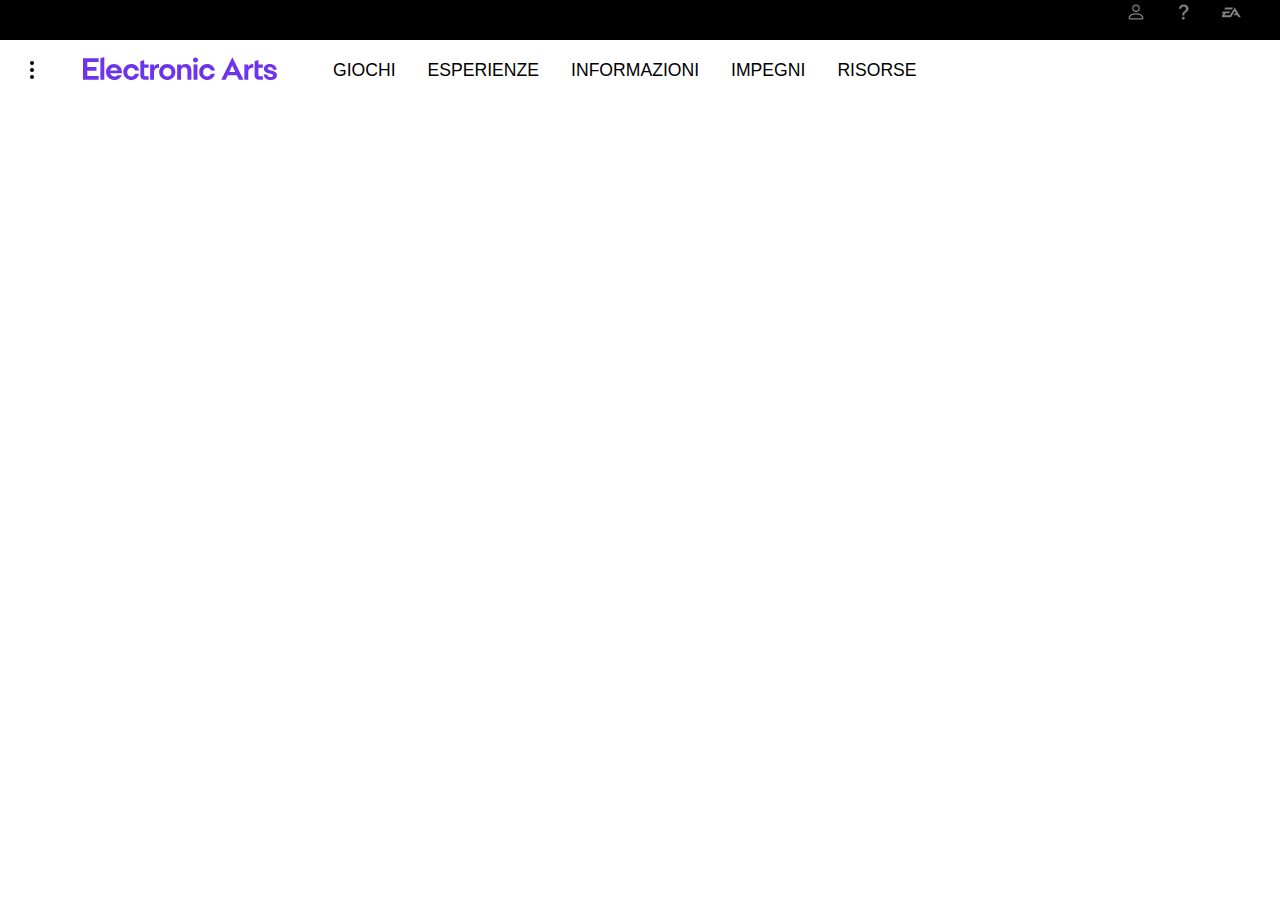
==== commit 56a796c9: "added emanuele's work" ====
--- a/file_progetto/index.html
+++ b/file_progetto/index.html
@@ -14,336 +14,147 @@
     <title>Clone Electronict Arts</title>
   </head>
   <body>
-    <header></header>
-    <main>
-      <section class="hero">
-        <img
-          class="hero__img"
-          src="../file_progetto/assest/images/main/img_hero.jpg"
-          alt=""
-        />
-        <div class="hero__content">
-          <div class="hero__icons">
-            <img src="../file_progetto/assest/icons/logo_hero.png" alt="" />
-          </div>
-          <div class="hero__texts fz-3">
-            <p>
-              Scendi in pista ed entra a far parte dei 20 in EA SPORTS™ F1® 24,
-              il videogioco ufficiale del 2024 FIA Formula One World
-              Championship™
-            </p>
-            <button class="hero__button mt-3 fz-3">Acquista Ora</button>
-          </div>
-        </div>
-      </section>
-      <!-- Giochi in evidenza -->
-      <section class="div_format_giochi_evidenza">
-        <div class="mt-3">
-          <h2 class="fz-5">Giochi in evidenza</h2>
-        </div>
-
-        <ul class="div_format_game">
-          <li class="div_one_game">
-            <a href="">
-              <div class="soft_dark"></div>
-              <img
-                src="./assest/images/main/giochi_evidenza/ufc-5-background.jpg"
-                alt=""
-                srcset=""
-                class="img_giochi_evidenza"
-              />
-              <img
-                src="./assest/icons/giochi_evidenza/ufc-5-logo.svg"
-                alt="Logo UFC 5"
-                class="logo_giochi_evidenza"
-              />
-              <!-- Hover -->
-              <div class="bg_gradient"></div>
-              <h5>Sito ufficiale</h5>
+    <div>
+      <nav class="nav1">
+        <ul class="navbutton">
+          <li>
+            <a href=""
+              ><button class="button">
+                <svg
+                  xmlns="http://www.w3.org/2000/svg"
+                  width="16"
+                  height="16"
+                  fill="grey"
+                  class="account-button"
+                  viewBox="0 0 16 16"
+                >
+                  <path
+                    d="M8 8a3 3 0 1 0 0-6 3 3 0 0 0 0 6m2-3a2 2 0 1 1-4 0 2 2 0 0 1 4 0m4 8c0 1-1 1-1 1H3s-1 0-1-1 1-4 6-4 6 3 6 4m-1-.004c-.001-.246-.154-.986-.832-1.664C11.516 10.68 10.289 10 8 10s-3.516.68-4.168 1.332c-.678.678-.83 1.418-.832 1.664z"
+                  />
+                </svg>
+              </button>
             </a>
           </li>
-
-          <li class="div_one_game fc_24">
-            <a href="">
-              <div class="soft_dark"></div>
-              <img
-                src="./assest/images/main/giochi_evidenza/fc24.jpeg"
-                alt=""
-                srcset=""
-                class="img_giochi_evidenza"
-              />
-              <img
-                src="./assest/icons/giochi_evidenza/fc24-logo.png"
-                alt="Logo FC 24"
-                class="logo_giochi_evidenza"
-              />
-              <!-- Hover -->
-              <div class="bg_gradient"></div>
-              <h5>Sito ufficiale</h5>
-            </a>
+          <li>
+            <a href=""
+              ><button class="button">
+                <svg
+                  xmlns="http://www.w3.org/2000/svg"
+                  width="16"
+                  height="16"
+                  fill="grey"
+                  class="FaQ-button"
+                  viewBox="0 0 16 16"
+                >
+                  <path
+                    fill-rule="evenodd"
+                    d="M4.475 5.458c-.284 0-.514-.237-.47-.517C4.28 3.24 5.576 2 7.825 2c2.25 0 3.767 1.36 3.767 3.215 0 1.344-.665 2.288-1.79 2.973-1.1.659-1.414 1.118-1.414 2.01v.03a.5.5 0 0 1-.5.5h-.77a.5.5 0 0 1-.5-.495l-.003-.2c-.043-1.221.477-2.001 1.645-2.712 1.03-.632 1.397-1.135 1.397-2.028 0-.979-.758-1.698-1.926-1.698-1.009 0-1.71.529-1.938 1.402-.066.254-.278.461-.54.461h-.777ZM7.496 14c.622 0 1.095-.474 1.095-1.09 0-.618-.473-1.092-1.095-1.092-.606 0-1.087.474-1.087 1.091S6.89 14 7.496 14"
+                  />
+                </svg></button
+            ></a>
           </li>
-
-          <li class="div_one_game f1_23">
-            <a href="">
-              <div class="soft_dark"></div>
-              <img
-                src="./assest/images/main/giochi_evidenza/f1-background.jpg"
-                alt=""
-                srcset=""
-                class="img_giochi_evidenza"
-              />
-              <img
-                src="./assest/icons/giochi_evidenza/f123-logo.png"
-                alt="Logo F1 23"
-                class="logo_giochi_evidenza"
-              />
-              <!-- Hover -->
-              <div class="bg_gradient"></div>
-              <h5>Sito ufficiale</h5>
-            </a>
-          </li>
-
-          <li class="div_one_game nfs_unbound">
-            <a href="">
-              <div class="soft_dark"></div>
-              <img
-                src="./assest/images/main/giochi_evidenza/nfs-unbound.png"
-                alt=""
-                srcset=""
-                class="img_giochi_evidenza"
-              />
-              <img
-                src="./assest/icons/giochi_evidenza/nfs-unbound-logo.png"
-                alt=""
-                class="logo_giochi_evidenza"
-              />
-              <!-- Hover -->
-              <div class="bg_gradient"></div>
-              <h5>Sito ufficiale</h5>
-            </a>
-          </li>
-
-          <li class="div_one_game the_sims_4">
-            <a href="">
-              <div class="soft_dark"></div>
-              <img
-                src="./assest/images/main/giochi_evidenza/the-sims-4.jpg"
-                alt=""
-                srcset=""
-                class="img_giochi_evidenza"
-              />
-              <img
-                src="./assest/icons/giochi_evidenza/the-sims-4-logo.png"
-                alt=""
-                class="logo_giochi_evidenza"
-              />
-              <!-- Hover -->
-              <div class="bg_gradient"></div>
-              <h5>Sito ufficiale</h5>
-            </a>
-          </li>
-
-          <li class="div_one_game apex">
-            <a href="">
-              <div class="soft_dark"></div>
-              <img
-                src="./assest/images/main/giochi_evidenza/apex-legends.jpg"
-                alt=""
-                srcset=""
-                class="img_giochi_evidenza"
-              />
-              <img
-                src="./assest/icons/giochi_evidenza/apex-legends-logo.svg"
-                alt=""
-                class="logo_giochi_evidenza"
-              />
-              <!-- Hover -->
-              <div class="bg_gradient"></div>
-              <h5>Sito ufficiale</h5>
-            </a>
+          <li>
+            <a href="https://www.ea.com/it-it"
+              ><button class="button">
+                <svg
+                  xmlns="http://www.w3.org/2000/svg"
+                  aria-label="Electronic Arts"
+                  fill="grey"
+                  class="logo-button"
+                  viewBox="100 100 350 300"
+                >
+                  <path
+                    d="M158 172l-21 34 137-1 21-33zm165 0l-85 134h-94l22-33h58l21-33H116l-22 33h31l-42 67h174l66-105 24 38h-21l-21 33h63l21 34h40z"
+                  />
+                </svg></button
+            ></a>
           </li>
         </ul>
-
-        <div class="mt-3">
-          <a href="">
-            <button class="general__button mt-4 mb-4 fz-3">
-              Ultimi giochi
-            </button>
-          </a>
-        </div>
-      </section>
-      <section class="tabs">
-        <div class="tabs__container">
-          <h1 class="fz-5 mt-3">Ultime Novità</h1>
-          <ul class="tabs__links">
-            <li><button class="tabs__btn">Notizie EA</button></li>
-            <span></span>
-            <li><button class="tabs__btn">EA SPORTS FC</button></li>
-            <span></span>
-            <li><button class="tabs__btn">Apex Legends</button></li>
-            <span></span>
-            <li><button class="tabs__btn">The Sims 4</button></li>
-            <span></span>
-            <li><button class="tabs__btn">Star Wars</button></li>
-            <span></span>
-            <li><button class="tabs__btn">F1</button></li>
-            <span></span>
-            <li><button class="tabs__btn">Battlefield</button></li>
-            <span></span>
-            <li><button class="tabs__btn">Need For Speed</button></li>
-          </ul>
-        </div>
-        <article class="tabs__articles">
-          <div class="tabs__cards">
-            <img
-              src="../file_progetto/assest/images/card_img.svg"
-              alt="Card Image"
-            />
-            <div class="cards__content">
-              <span class="text-red">Titolo card</span
-              ><span class="fz-1">21-giu-2024</span>
-              <h3>Lorem ipsum dolor sit amet.</h3>
-              <p>
-                Lorem ipsum dolor sit amet consectetur, adipisicing elit.
-                Consequuntur, necessitatibus? Lorem ipsum dolor sit amet
-                consectetur adipisicing elit. Consequuntur, accusantium,
-                repellendus consequatur quia libero, omnis obcaecati nesciunt
-                vero molestiae impedit incidunt soluta pariatur beatae eaque
-                harum minus architecto! Magnam, obcaecati?
-              </p>
-            </div>
-          </div>
-          <div class="tabs__cards">
-            <img
-              src="../file_progetto/assest/images/card_img.svg"
-              alt="Card Image"
-            />
-            <div class="cards__content">
-              <span class="text-red">Titolo card</span
-              ><span class="fz-1">21-giu-2024</span>
-              <h3>Lorem ipsum dolor sit amet.</h3>
-              <p>
-                Lorem ipsum dolor sit amet consectetur, adipisicing elit.
-                Consequuntur, necessitatibus? Lorem ipsum dolor sit amet
-                consectetur adipisicing elit. Consequuntur, accusantium,
-                repellendus consequatur quia libero, omnis obcaecati nesciunt
-                vero molestiae impedit incidunt soluta pariatur beatae eaque
-                harum minus architecto! Magnam, obcaecati?
-              </p>
-            </div>
-          </div>
-          <div class="tabs__cards">
-            <img
-              src="../file_progetto/assest/images/card_img.svg"
-              alt="Card Image"
-            />
-            <div class="cards__content">
-              <span class="text-red">Titolo card</span
-              ><span class="fz-1">21-giu-2024</span>
-              <h3>Lorem ipsum dolor sit amet.</h3>
-              <p>
-                Lorem ipsum dolor sit amet consectetur, adipisicing elit.
-                Consequuntur, necessitatibus? Lorem ipsum dolor sit amet
-                consectetur adipisicing elit. Consequuntur, accusantium,
-                repellendus consequatur quia libero, omnis obcaecati nesciunt
-                vero molestiae impedit incidunt soluta pariatur beatae eaque
-                harum minus architecto! Magnam, obcaecati?
-              </p>
-            </div>
-          </div>
-          <div class="tabs__cards">
-            <img
-              src="../file_progetto/assest/images/card_img.svg"
-              alt="Card Image"
-            />
-            <div class="cards__content">
-              <span class="text-red">Titolo card</span
-              ><span class="fz-1">21-giu-2024</span>
-              <h3>Lorem ipsum dolor sit amet.</h3>
-              <p>
-                Lorem ipsum dolor sit amet consectetur, adipisicing elit.
-                Consequuntur, necessitatibus? Lorem ipsum dolor sit amet
-                consectetur adipisicing elit. Consequuntur, accusantium,
-                repellendus consequatur quia libero, omnis obcaecati nesciunt
-                vero molestiae impedit incidunt soluta pariatur beatae eaque
-                harum minus architecto! Magnam, obcaecati?
-              </p>
-            </div>
-          </div>
-          <div class="tabs__cards">
-            <img
-              src="../file_progetto/assest/images/card_img.svg"
-              alt="Card Image"
-            />
-            <div class="cards__content">
-              <span class="text-red">Titolo card</span
-              ><span class="fz-1">21-giu-2024</span>
-              <h3>Lorem ipsum dolor sit amet.</h3>
-              <p>
-                Lorem ipsum dolor sit amet consectetur, adipisicing elit.
-                Consequuntur, necessitatibus? Lorem ipsum dolor sit amet
-                consectetur adipisicing elit. Consequuntur, accusantium,
-                repellendus consequatur quia libero, omnis obcaecati nesciunt
-                vero molestiae impedit incidunt soluta pariatur beatae eaque
-                harum minus architecto! Magnam, obcaecati?
-              </p>
-            </div>
-          </div>
-          <div class="tabs__cards">
-            <img
-              src="../file_progetto/assest/images/card_img.svg"
-              alt="Card Image"
-            />
-            <div class="cards__content">
-              <span class="text-red">Titolo card</span
-              ><span class="fz-1">21-giu-2024</span>
-              <h3>Lorem ipsum dolor sit amet.</h3>
-              <p>
-                Lorem ipsum dolor sit amet consectetur, adipisicing elit.
-                Consequuntur, necessitatibus? Lorem ipsum dolor sit amet
-                consectetur adipisicing elit. Consequuntur, accusantium,
-                repellendus consequatur quia libero, omnis obcaecati nesciunt
-                vero molestiae impedit incidunt soluta pariatur beatae eaque
-                harum minus architecto! Magnam, obcaecati?
-              </p>
-            </div>
-          </div>
-        </article>
-        <button class="general__button mt-4 mb-4 fz-3">Più Dettagli</button>
-      </section>
-      <section class="hero mt-3">
-        <img
-          class="hero__img"
-          src="../file_progetto/assest/images/hero__bottom.jpg"
-          alt=""
-        />
-        <div class="hero__content-1">
-          <div>
-            <img
-              src="../file_progetto/assest/icons/icon-hero__bottom.svg"
-              alt=""
-            />
-          </div>
-          <div class="hero__texts-1 fz-3">
-            <p>
-              Non limitarti al gioco. Gioca al massimo. Sblocca ricompense
-              esclusive, contenuti per i soli membri e una libreria dei migliori
-              titoli.
-            </p>
-            <button class="hero__button mt-3 fz-3">Iscriviti subito</button>
-          </div>
-        </div>
-      </section>
-      <div class="bar__hero">
-        <div class="bar__content">
-          <h2 class="fz-4 mt-1">
-            Giocatori e genitori: il controllo dei videogiochi è nelle vostre
-            mani
-          </h2>
-          <button class="bar__button fz-3">Scopri di Più</button>
-        </div>
-      </div>
-    </main>
-    <footer></footer>
+      </nav>
+      <nav class="nav2">
+        <aside class="button-menù-container">
+          <button class="button-menù">
+            <span class="navcircle"></span>
+            <span class="navcircle"></span>
+            <span class="navcircle"></span>
+          </button>
+        </aside>
+        <a href="https://www.ea.com/it-it" class="image-ea"
+          ><img src="assest/images/ea-navbar.svg" alt="Eletronic Arts"
+        /></a>
+        <ul class="box-navbar">
+          <li>
+            <h2 class="list-menù">GIOCHI</h2>
+            <ul class="dn">
+              <li>
+                <h3 class="list-menù-inside">Esplora giochi</h3>
+                <ul class="dn">
+                  <li><a href="">Ultimi giochi</a></li>
+                  <li><a href="">Prossimamente</a></li>
+                  <li><a href="">Giochi gratuiti</a></li>
+                  <li><a href="">EA sports</a></li>
+                  <li><a href="">EA original</a></li>
+                  <li><a href="">Libreria dei giochi</a></li>
+                  <li><a href="">Offerte EA app</a></li>
+                </ul>
+              </li>
+              <li>
+                <h3>Piattaforme</h3>
+                <ul class="dn">
+                  <li><a href="">PC</a></li>
+                  <li><a href="">Playstation</a></li>
+                  <li><a href="">XBOX</a></li>
+                  <li><a href="">Nintendo Switch™</a></li>
+                  <li><a href="">Dispositivi mobili</a></li>
+                  <li><a href="">Pogo</a></li>
+                </ul>
+              </li>
+            </ul>
+          </li>
+          <li>
+            <h2 class="list-menù">ESPERIENZE</h2>
+            <ul class="dn">
+              <li><a href="">Per EA app</a></li>
+              <li><a href="">EA play</a></li>
+              <li><a href="">Competizioni videoludiche</a></li>
+              <li><a href="">Test di gioco</a></li>
+            </ul>
+          </li>
+          <li>
+            <h2 class="list-menù">INFORMAZIONI</h2>
+            <ul class="dn">
+              <li><a href="">Società</a></li>
+              <li><a href="">Lavora con noi</a></li>
+              <li><a href="">Notizie</a></li>
+              <li><a href="">Tecnologie</a></li>
+              <li><a href="">EA studios</a></li>
+              <li><a href="">Partner EA</a></li>
+            </ul>
+          </li>
+          <li>
+            <h2 class="list-menù">IMPEGNI</h2>
+            <ul class="dn">
+              <li><a href="">I nostri impegni</a></li>
+              <li><a href="">Gioco positivo</a></li>
+              <li><a href="">Diversità e inclusione</a></li>
+              <li><a href="">Impatto sociale</a></li>
+              <li><a href="">Persone e cultura</a></li>
+              <li><a href="">Ambiente</a></li>
+            </ul>
+          </li>
+          <li>
+            <h2 class="list-menù">RISORSE</h2>
+            <ul class="dn">
+              <li><a href="">Aiuto</a></li>
+              <li><a href="">Forum</a></li>
+              <li><a href="">Filtro famiglia</a></li>
+              <li><a href="">Accessibilità</a></li>
+              <li><a href="">Stampa</a></li>
+              <li><a href="">Investitori</a></li>
+            </ul>
+          </li>
+        </ul>
+      </nav>
+    </div>
   </body>
 </html>
--- a/file_progetto/style/style_global.css
+++ b/file_progetto/style/style_global.css
@@ -31,20 +31,16 @@
 }
 img {
   height: auto;
-  width: auto;
 }
 a {
   text-decoration: none;
 }
 
 /* background color */
-
 .bgc {
   color: #eaeaea;
 }
-
 /* Stile Bottone */
-
 .general__button {
   text-decoration: none;
   padding: 20px;
@@ -52,7 +48,6 @@
   border-radius: 2px;
   border: 1px solid black;
 }
-
 /*stile testi e font size */
 
 .fz-1 {
@@ -68,13 +63,11 @@
   font-size: 20px;
 }
 .fz-5 {
-  font-size: 2rem;
+  font-size: 30px;
 }
 
 /*  Margin & Padding */
-
 /* margin */
-/* Top */
 .mt-1 {
   margin-top: 1rem;
 }
@@ -87,7 +80,7 @@
 .mt-4 {
   margin-top: 2.5rem;
 }
-/* Bottom */
+
 .mb-1 {
   margin-bottom: 1rem;
 }
@@ -102,7 +95,6 @@
 }
 
 /* padding */
-/* Top */
 .pt-1 {
   padding-top: 1rem;
 }
@@ -115,7 +107,7 @@
 .pt-4 {
   padding-top: 2.5rem;
 }
-/* Bottom */
+
 .pb-1 {
   padding-bottom: 1rem;
 }
--- a/file_progetto/style/style_utils.css
+++ b/file_progetto/style/style_utils.css
@@ -1,293 +1,83 @@
-/* Blocchi univoci */
-
-/* Style hero */
-.hero {
-  width: 100%;
-  height: 450px;
-  background-size: contain;
+.navbutton {
+  gap: 0.5rem;
+  margin-right: 2rem;
+}
+.nav1 {
+  overflow: hidden;
+  background-color: black;
+  height: 40px;
+}
+.nav1 ul {
   display: flex;
-  justify-content: left;
-  align-items: center;
-  position: relative;
-}
-.hero__img {
-  position: absolute;
-  width: 100%;
-  height: 100%;
-}
-.hero__content {
-  z-index: 99;
-  height: auto;
-  width: 38%;
-  margin-left: 1.8rem;
-}
-.hero__content-1 {
-  z-index: 99;
-  height: auto;
-  width: 50%;
-  margin-left: 10rem;
-  display: flex;
-  flex-direction: column;
+  justify-content: flex-end;
 }
 
-.hero__texts {
-  width: 100%;
-  height: auto;
-  text-align: center;
-  color: #eaeaea;
+.button {
+  height: 1.5rem;
+  width: 2rem;
+  background-color: black;
+  border: none;
 }
-.hero__texts-1 {
-  width: 100%;
-  height: auto;
-  text-align: left;
-  color: #eaeaea;
-}
-.hero__button {
-  text-decoration: none;
-  padding: 15px 35px;
-  background-color: rgba(240, 248, 255, 0);
-  border-radius: 2px;
-  border: 1px solid #eaeaea;
-  color: #eaeaea;
-}
-
-.bar__hero {
-  background-color: #6fb0d6;
-}
-
-.bar__content {
-  max-width: 1200px;
-  margin: 0 auto;
-  display: flex;
-  justify-content: space-between;
-  align-items: center;
-  padding: 1rem;
-}
-.bar__content h2 {
-  width: 40%;
-}
-.bar__button {
-  padding: 15px 35px;
-  background-color: rgba(240, 248, 255, 0);
-  border-radius: 2px;
-  border: 2px solid #000000;
-  color: #000000;
-}
-
-.bar__hero {
-  background-color: #6fb0d6;
-}
-
-.bar__content {
-  max-width: 1200px;
-  margin: 0 auto;
-  display: flex;
-  justify-content: space-between;
-  align-items: center;
-  padding: 1rem;
-}
-.bar__content h2 {
-  width: 40%;
-}
-.bar__button {
-  padding: 15px 35px;
-  background-color: rgba(240, 248, 255, 0);
-  border-radius: 2px;
-  border: 2px solid #000000;
-  color: #000000;
-}
-
-/* Syle Giochi in Evidenza */
-
-/* General Giochi in Evidenza */
-.div_format_giochi_evidenza {
-  display: flex;
-  flex-flow: column;
-  justify-content: center;
-  align-items: center;
+.account-button {
+  height: 100%;
   width: 100%;
 }
 
-.div_format_game {
-  margin: 0 auto;
-  padding: 0.5rem;
-  width: 80%;
-  height: 80%;
+.FaQ-button {
+  height: 100%;
+  width: 100%;
+}
+.logo-button {
+  height: 100%;
+  width: 100%;
+}
+.nav2 {
+  align-items: center;
   display: flex;
-  flex-wrap: wrap;
-  gap: 1.7em;
-  justify-content: center;
+  gap: 1rem;
+  height: 60px;
+  padding-left: 1.5rem;
 }
-.div_one_game {
-  width: 28%;
-  aspect-ratio: 1/1;
-  display: flex;
-}
-.div_one_game a {
-  display: flex;
-  flex-flow: column;
-  justify-content: center;
-  width: 100%;
-  height: 100%;
-  position: relative;
-}
-/* Immagine di background(bg_img) */
-.img_giochi_evidenza {
-  position: absolute;
-  z-index: -1;
-  width: 100%;
-  height: 100%;
-}
-/* Opacità nera tra logo e bg_img */
-.div_one_game a .soft_dark {
-  position: absolute;
-  z-index: 0;
-  width: 100%;
-  height: 100%;
-  background-color: rgba(0, 0, 0, 0.3);
-}
-/* Logo del gioco */
-.logo_giochi_evidenza {
-  position: absolute;
-  z-index: 1;
-  align-self: center;
-  height: 20%;
-  width: 50%;
-}
-/* Contenuti dell'hover */
-.bg_gradient {
-  /* background: linear-gradient(
-    to right,
-    rgba(0, 0, 143, 0),
-    rgba(255, 42, 42, 0)
-  ); */
+.dn {
   display: none;
-  position: absolute;
-  z-index: 1;
-  width: 100%;
-  height: 100%;
-  transition: background-color 1s ease-out;
-  -webkit-transition: background-color 1s ease-out;
-  -o-transition: background-color 1s ease-out;
-  -moz-transition: background-color 1s ease-out;
-}
-.div_one_game a h5 {
-  display: none;
-  position: flex;
-  z-index: 1;
-  width: 50%;
-  height: 20%;
-  margin-top: 3rem;
-}
-/* Effetto hover */
-
-.div_one_game a:hover {
-  display: flex;
-  flex-flow: column;
-  justify-content: center;
-  width: 100%;
-  height: 100%;
-  transform: 1s;
-}
-.div_one_game a:hover .logo_giochi_evidenza {
-  transition: 0.5s;
-  transform: translate(0px, -80%);
-}
-.div_one_game a:hover .bg_gradient {
-  /* background-color: linear-gradient(
-    to right,
-    rgba(0, 0, 143, 0.8),
-    rgba(255, 42, 42, 0.8)
-  ); */
-  background-color: red;
-}
-.div_one_game a:hover h5 {
-  transition: 0.5s;
-  display: block;
-  color: #eaeaea;
-  font-size: 100%;
-  align-self: center;
-  text-align: center;
 }
 
-/* Style Ultime novità */
-
-.tabs {
-  text-align: center;
+.box-navbar {
+  display: flex;
+  gap: 2rem;
   margin-top: 2rem;
+  margin-left: 2.5rem;
 }
-.tabs__container {
-  margin: 0 auto;
-  border-bottom: 1px solid grey;
+.box-navbar li {
+  display: inline-block;
 }
-.tabs__btn {
-  padding: 1.4rem;
+.image-ea {
+  margin-left: 27px;
+}
+.bottom-menù-container {
+  position: relative;
+  display: inline-block;
+}
+.button-menù {
   background: none;
-  border: 2px solid transparent;
-  font-size: 18px;
+  border: none;
+  display: flex;
+  flex-direction: column;
+  justify-content: space-between;
+  height: 1.3rem;
 }
-.tabs__btn:hover {
-  background-color: rgb(191, 191, 191);
-  border-bottom: 2px solid red;
-}
-.tabs__links span {
-  border: 1px solid grey;
-  height: 1.4rem;
-}
-.tabs__links {
-  width: 1200px;
-  margin: 0 auto;
-  display: flex;
-  justify-content: center;
-  align-items: center;
-}
-.tabs__articles {
-  padding-top: 4rem;
-  padding-left: 5rem;
-  width: 1200px;
-  margin: 0 auto;
-  display: grid;
-  grid-template-columns: repeat(auto-fit, minmax(min-content, 360px));
-  column-gap: 0.2rem;
-  row-gap: 1rem;
-  justify-items: right;
-}
-.tabs__cards {
-  width: 340px;
-  text-align: left;
-  background-color: #f1f1f1;
-  box-shadow: 0 5px 20px rgba(0, 0, 0, 0.244);
+.navcircle {
+  background-color: black;
+  border-radius: 50%;
+  width: 4px;
+  height: 4px;
 }
 
-.tabs__cards img {
-  width: 100%;
-  height: auto;
-  display: block;
+.list-menù {
+  font-size: 1.1rem;
+  font-weight: 100;
 }
-
-.tabs__cards:hover {
-  transform: translateY(-0.7rem);
-  transition: all 1s cubic-bezier(0.215, 0.61, 0.355, 1);
-  box-shadow: 0 5px 20px rgba(0, 0, 0, 0.759);
+.navbutton {
+  display: flex;
+  gap: 1rem;
 }
-.cards__content {
-  margin: 1rem;
-}
-.text-red {
-  color: red;
-  padding-right: 1rem;
-  font-weight: bold;
-  font-size: 12px;
-}
-.article__btn {
-  width: 1200px;
-  margin: 0 auto;
-  border: 1px solid red;
-}
-
-.df {
-  display: flex;
-  justify-content: center;
-}
-
-/* Forse da cancellare */
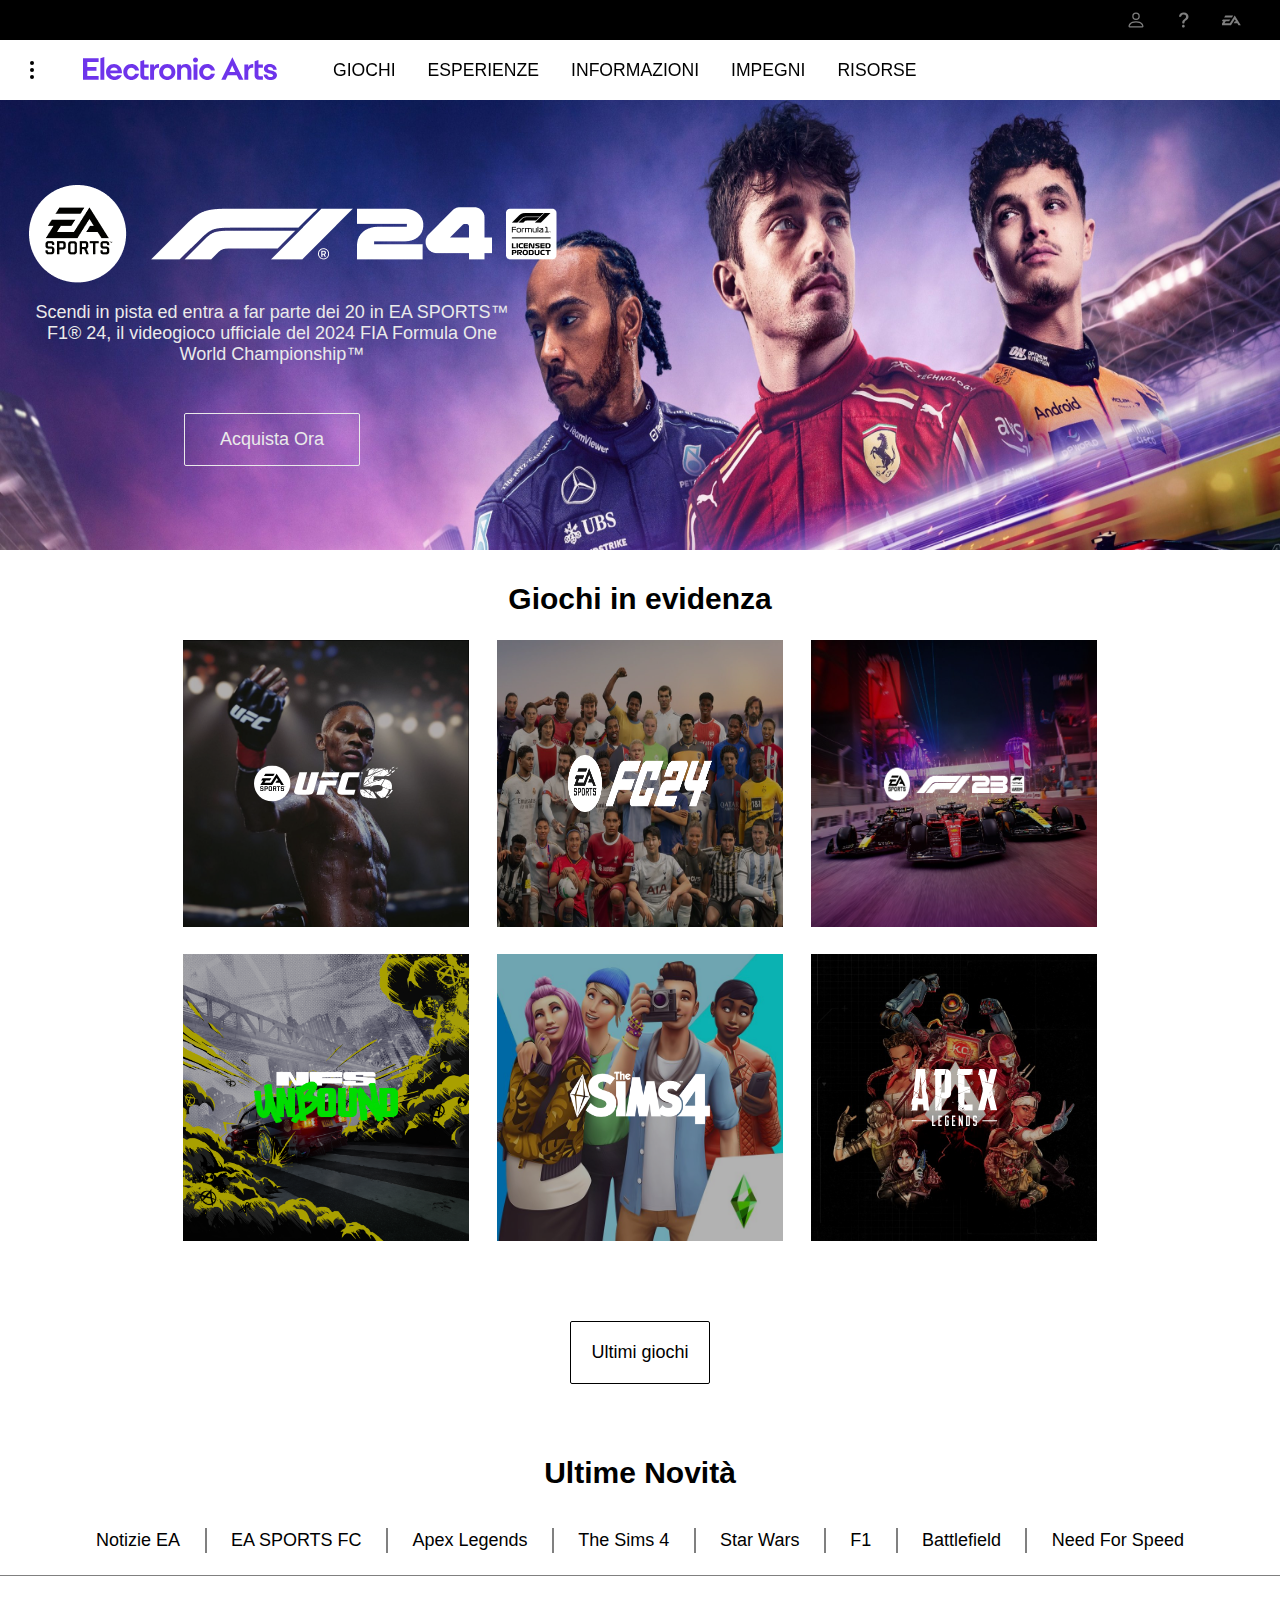
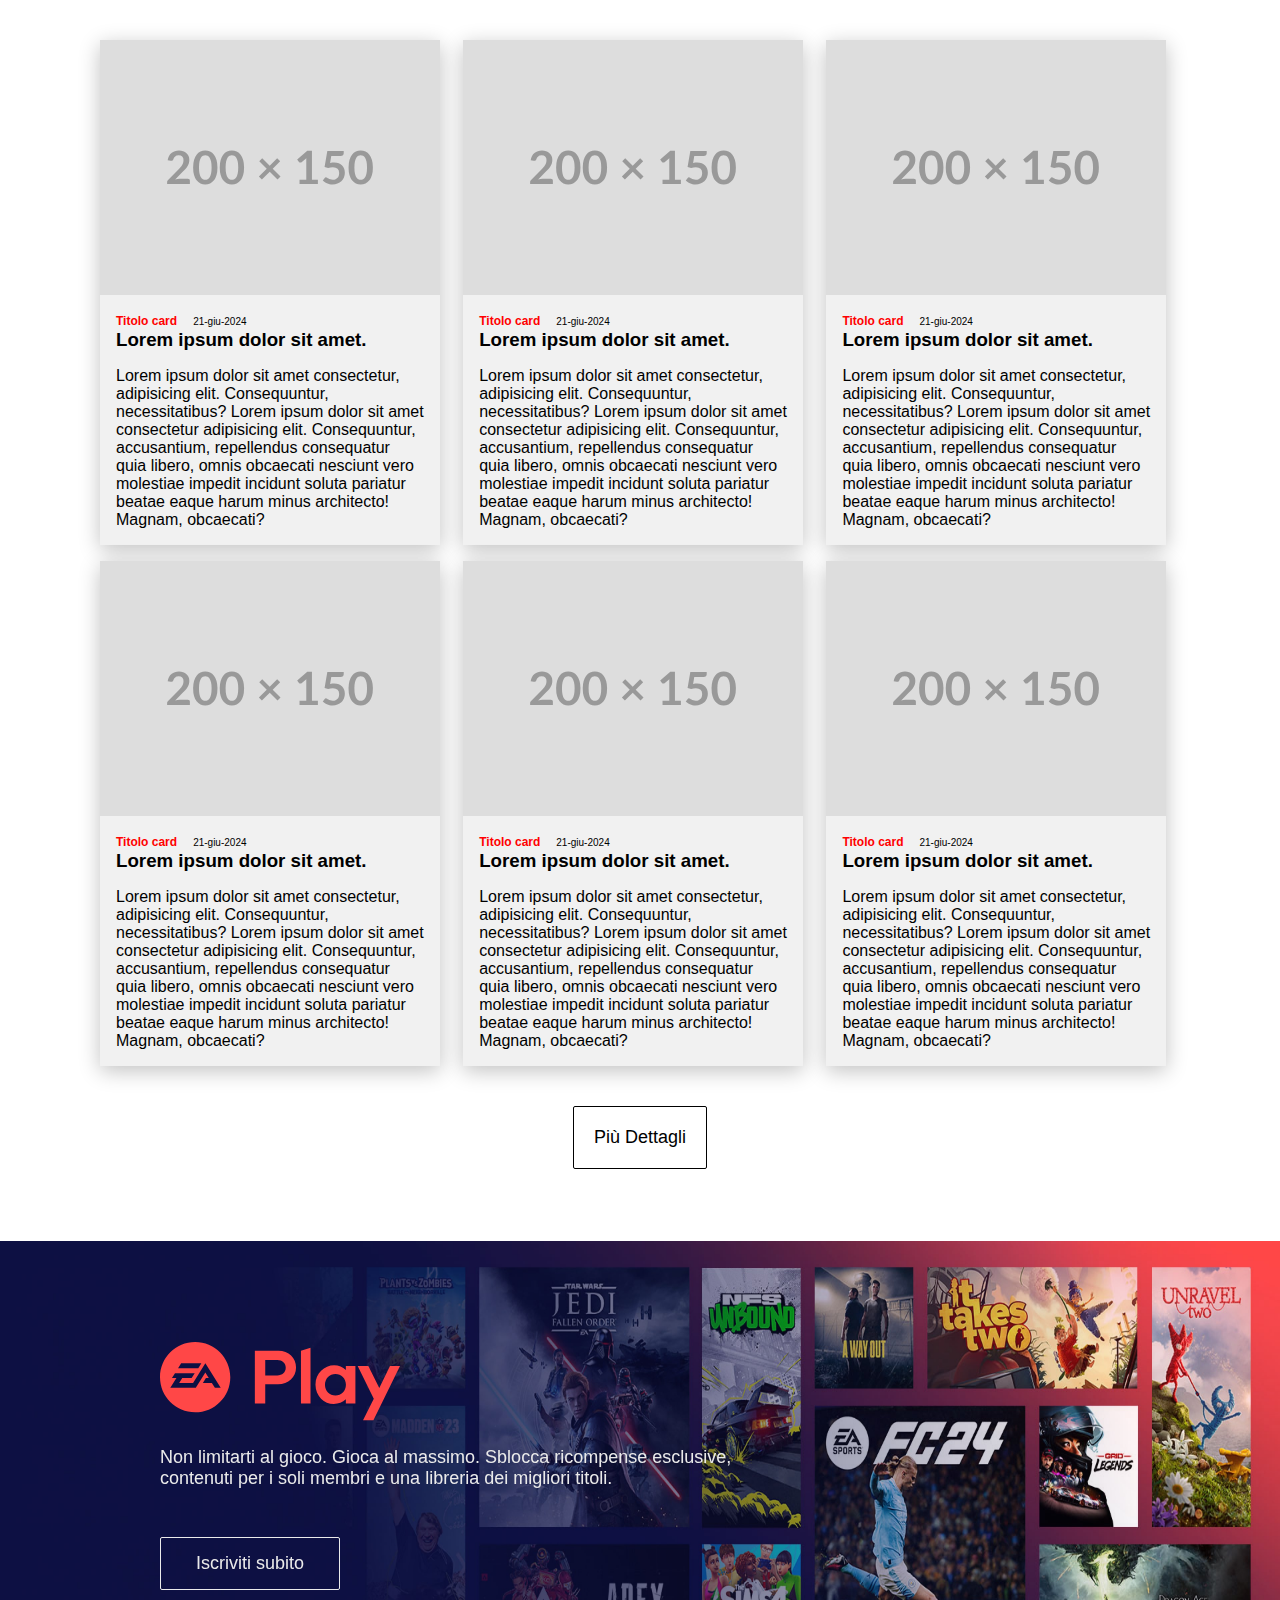
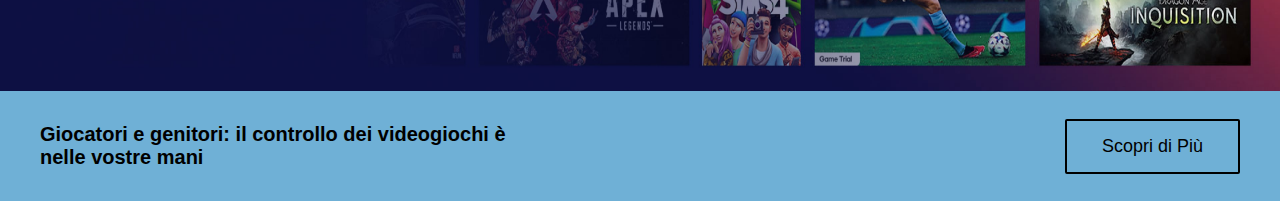
==== commit 760c9cff: "Clear code" ====
--- a/file_progetto/index.html
+++ b/file_progetto/index.html
@@ -14,7 +14,7 @@
     <title>Clone Electronict Arts</title>
   </head>
   <body>
-    <div>
+    <header>
       <nav class="nav1">
         <ul class="navbutton">
           <li>
@@ -155,6 +155,336 @@
           </li>
         </ul>
       </nav>
-    </div>
+    </header>
+    <main>
+      <section class="hero">
+        <img
+          class="hero__img"
+          src="../file_progetto/assest/images/main/img_hero.jpg"
+          alt=""
+        />
+        <div class="hero__content">
+          <div class="hero__icons">
+            <img src="../file_progetto/assest/icons/logo_hero.png" alt="" />
+          </div>
+          <div class="hero__texts fz-3">
+            <p>
+              Scendi in pista ed entra a far parte dei 20 in EA SPORTS™ F1® 24,
+              il videogioco ufficiale del 2024 FIA Formula One World
+              Championship™
+            </p>
+            <button class="hero__button mt-3 fz-3">Acquista Ora</button>
+          </div>
+        </div>
+      </section>
+      <!-- Giochi in evidenza -->
+      <section class="div_format_giochi_evidenza">
+        <div class="mt-3">
+          <h2 class="fz-5">Giochi in evidenza</h2>
+        </div>
+
+        <ul class="div_format_game">
+          <li class="div_one_game">
+            <a href="">
+              <div class="soft_dark"></div>
+              <img
+                src="./assest/images/main/giochi_evidenza/ufc-5-background.jpg"
+                alt=""
+                srcset=""
+                class="img_giochi_evidenza"
+              />
+              <img
+                src="./assest/icons/giochi_evidenza/ufc-5-logo.svg"
+                alt="Logo UFC 5"
+                class="logo_giochi_evidenza"
+              />
+              <!-- Hover -->
+              <div class="bg_gradient"></div>
+              <h5>Sito ufficiale</h5>
+            </a>
+          </li>
+
+          <li class="div_one_game fc_24">
+            <a href="">
+              <div class="soft_dark"></div>
+              <img
+                src="./assest/images/main/giochi_evidenza/fc24.jpeg"
+                alt=""
+                srcset=""
+                class="img_giochi_evidenza"
+              />
+              <img
+                src="./assest/icons/giochi_evidenza/fc24-logo.png"
+                alt="Logo FC 24"
+                class="logo_giochi_evidenza"
+              />
+              <!-- Hover -->
+              <div class="bg_gradient"></div>
+              <h5>Sito ufficiale</h5>
+            </a>
+          </li>
+
+          <li class="div_one_game f1_23">
+            <a href="">
+              <div class="soft_dark"></div>
+              <img
+                src="./assest/images/main/giochi_evidenza/f1-background.jpg"
+                alt=""
+                srcset=""
+                class="img_giochi_evidenza"
+              />
+              <img
+                src="./assest/icons/giochi_evidenza/f123-logo.png"
+                alt="Logo F1 23"
+                class="logo_giochi_evidenza"
+              />
+              <!-- Hover -->
+              <div class="bg_gradient"></div>
+              <h5>Sito ufficiale</h5>
+            </a>
+          </li>
+
+          <li class="div_one_game nfs_unbound">
+            <a href="">
+              <div class="soft_dark"></div>
+              <img
+                src="./assest/images/main/giochi_evidenza/nfs-unbound.png"
+                alt=""
+                srcset=""
+                class="img_giochi_evidenza"
+              />
+              <img
+                src="./assest/icons/giochi_evidenza/nfs-unbound-logo.png"
+                alt=""
+                class="logo_giochi_evidenza"
+              />
+              <!-- Hover -->
+              <div class="bg_gradient"></div>
+              <h5>Sito ufficiale</h5>
+            </a>
+          </li>
+
+          <li class="div_one_game the_sims_4">
+            <a href="">
+              <div class="soft_dark"></div>
+              <img
+                src="./assest/images/main/giochi_evidenza/the-sims-4.jpg"
+                alt=""
+                srcset=""
+                class="img_giochi_evidenza"
+              />
+              <img
+                src="./assest/icons/giochi_evidenza/the-sims-4-logo.png"
+                alt=""
+                class="logo_giochi_evidenza"
+              />
+              <!-- Hover -->
+              <div class="bg_gradient"></div>
+              <h5>Sito ufficiale</h5>
+            </a>
+          </li>
+
+          <li class="div_one_game apex">
+            <a href="">
+              <div class="soft_dark"></div>
+              <img
+                src="./assest/images/main/giochi_evidenza/apex-legends.jpg"
+                alt=""
+                srcset=""
+                class="img_giochi_evidenza"
+              />
+              <img
+                src="./assest/icons/giochi_evidenza/apex-legends-logo.svg"
+                alt=""
+                class="logo_giochi_evidenza"
+              />
+              <!-- Hover -->
+              <div class="bg_gradient"></div>
+              <h5>Sito ufficiale</h5>
+            </a>
+          </li>
+        </ul>
+
+        <div class="mt-3">
+          <a href="">
+            <button class="general__button mt-4 mb-4 fz-3">
+              Ultimi giochi
+            </button>
+          </a>
+        </div>
+      </section>
+      <section class="tabs">
+        <div class="tabs__container">
+          <h1 class="fz-5 mt-3">Ultime Novità</h1>
+          <ul class="tabs__links">
+            <li><button class="tabs__btn">Notizie EA</button></li>
+            <span></span>
+            <li><button class="tabs__btn">EA SPORTS FC</button></li>
+            <span></span>
+            <li><button class="tabs__btn">Apex Legends</button></li>
+            <span></span>
+            <li><button class="tabs__btn">The Sims 4</button></li>
+            <span></span>
+            <li><button class="tabs__btn">Star Wars</button></li>
+            <span></span>
+            <li><button class="tabs__btn">F1</button></li>
+            <span></span>
+            <li><button class="tabs__btn">Battlefield</button></li>
+            <span></span>
+            <li><button class="tabs__btn">Need For Speed</button></li>
+          </ul>
+        </div>
+        <article class="tabs__articles">
+          <div class="tabs__cards">
+            <img
+              src="../file_progetto/assest/images/card_img.svg"
+              alt="Card Image"
+            />
+            <div class="cards__content">
+              <span class="text-red">Titolo card</span
+              ><span class="fz-1">21-giu-2024</span>
+              <h3>Lorem ipsum dolor sit amet.</h3>
+              <p>
+                Lorem ipsum dolor sit amet consectetur, adipisicing elit.
+                Consequuntur, necessitatibus? Lorem ipsum dolor sit amet
+                consectetur adipisicing elit. Consequuntur, accusantium,
+                repellendus consequatur quia libero, omnis obcaecati nesciunt
+                vero molestiae impedit incidunt soluta pariatur beatae eaque
+                harum minus architecto! Magnam, obcaecati?
+              </p>
+            </div>
+          </div>
+          <div class="tabs__cards">
+            <img
+              src="../file_progetto/assest/images/card_img.svg"
+              alt="Card Image"
+            />
+            <div class="cards__content">
+              <span class="text-red">Titolo card</span
+              ><span class="fz-1">21-giu-2024</span>
+              <h3>Lorem ipsum dolor sit amet.</h3>
+              <p>
+                Lorem ipsum dolor sit amet consectetur, adipisicing elit.
+                Consequuntur, necessitatibus? Lorem ipsum dolor sit amet
+                consectetur adipisicing elit. Consequuntur, accusantium,
+                repellendus consequatur quia libero, omnis obcaecati nesciunt
+                vero molestiae impedit incidunt soluta pariatur beatae eaque
+                harum minus architecto! Magnam, obcaecati?
+              </p>
+            </div>
+          </div>
+          <div class="tabs__cards">
+            <img
+              src="../file_progetto/assest/images/card_img.svg"
+              alt="Card Image"
+            />
+            <div class="cards__content">
+              <span class="text-red">Titolo card</span
+              ><span class="fz-1">21-giu-2024</span>
+              <h3>Lorem ipsum dolor sit amet.</h3>
+              <p>
+                Lorem ipsum dolor sit amet consectetur, adipisicing elit.
+                Consequuntur, necessitatibus? Lorem ipsum dolor sit amet
+                consectetur adipisicing elit. Consequuntur, accusantium,
+                repellendus consequatur quia libero, omnis obcaecati nesciunt
+                vero molestiae impedit incidunt soluta pariatur beatae eaque
+                harum minus architecto! Magnam, obcaecati?
+              </p>
+            </div>
+          </div>
+          <div class="tabs__cards">
+            <img
+              src="../file_progetto/assest/images/card_img.svg"
+              alt="Card Image"
+            />
+            <div class="cards__content">
+              <span class="text-red">Titolo card</span
+              ><span class="fz-1">21-giu-2024</span>
+              <h3>Lorem ipsum dolor sit amet.</h3>
+              <p>
+                Lorem ipsum dolor sit amet consectetur, adipisicing elit.
+                Consequuntur, necessitatibus? Lorem ipsum dolor sit amet
+                consectetur adipisicing elit. Consequuntur, accusantium,
+                repellendus consequatur quia libero, omnis obcaecati nesciunt
+                vero molestiae impedit incidunt soluta pariatur beatae eaque
+                harum minus architecto! Magnam, obcaecati?
+              </p>
+            </div>
+          </div>
+          <div class="tabs__cards">
+            <img
+              src="../file_progetto/assest/images/card_img.svg"
+              alt="Card Image"
+            />
+            <div class="cards__content">
+              <span class="text-red">Titolo card</span
+              ><span class="fz-1">21-giu-2024</span>
+              <h3>Lorem ipsum dolor sit amet.</h3>
+              <p>
+                Lorem ipsum dolor sit amet consectetur, adipisicing elit.
+                Consequuntur, necessitatibus? Lorem ipsum dolor sit amet
+                consectetur adipisicing elit. Consequuntur, accusantium,
+                repellendus consequatur quia libero, omnis obcaecati nesciunt
+                vero molestiae impedit incidunt soluta pariatur beatae eaque
+                harum minus architecto! Magnam, obcaecati?
+              </p>
+            </div>
+          </div>
+          <div class="tabs__cards">
+            <img
+              src="../file_progetto/assest/images/card_img.svg"
+              alt="Card Image"
+            />
+            <div class="cards__content">
+              <span class="text-red">Titolo card</span
+              ><span class="fz-1">21-giu-2024</span>
+              <h3>Lorem ipsum dolor sit amet.</h3>
+              <p>
+                Lorem ipsum dolor sit amet consectetur, adipisicing elit.
+                Consequuntur, necessitatibus? Lorem ipsum dolor sit amet
+                consectetur adipisicing elit. Consequuntur, accusantium,
+                repellendus consequatur quia libero, omnis obcaecati nesciunt
+                vero molestiae impedit incidunt soluta pariatur beatae eaque
+                harum minus architecto! Magnam, obcaecati?
+              </p>
+            </div>
+          </div>
+        </article>
+        <button class="general__button mt-4 mb-4 fz-3">Più Dettagli</button>
+      </section>
+      <section class="hero mt-3">
+        <img
+          class="hero__img"
+          src="../file_progetto/assest/images/hero__bottom.jpg"
+          alt=""
+        />
+        <div class="hero__content-1">
+          <div>
+            <img
+              src="../file_progetto/assest/icons/icon-hero__bottom.svg"
+              alt=""
+            />
+          </div>
+          <div class="hero__texts-1 fz-3">
+            <p>
+              Non limitarti al gioco. Gioca al massimo. Sblocca ricompense
+              esclusive, contenuti per i soli membri e una libreria dei migliori
+              titoli.
+            </p>
+            <button class="hero__button mt-3 fz-3">Iscriviti subito</button>
+          </div>
+        </div>
+      </section>
+      <div class="bar__hero">
+        <div class="bar__content">
+          <h2 class="fz-4 mt-1">
+            Giocatori e genitori: il controllo dei videogiochi è nelle vostre
+            mani
+          </h2>
+          <button class="bar__button fz-3">Scopri di Più</button>
+        </div>
+      </div>
+    </main>
+    <footer></footer>
   </body>
 </html>
--- a/file_progetto/style/style_global.css
+++ b/file_progetto/style/style_global.css
@@ -31,16 +31,20 @@
 }
 img {
   height: auto;
+  width: auto;
 }
 a {
   text-decoration: none;
 }
 
 /* background color */
+
 .bgc {
   color: #eaeaea;
 }
+
 /* Stile Bottone */
+
 .general__button {
   text-decoration: none;
   padding: 20px;
@@ -48,6 +52,7 @@
   border-radius: 2px;
   border: 1px solid black;
 }
+
 /*stile testi e font size */
 
 .fz-1 {
@@ -67,7 +72,9 @@
 }
 
 /*  Margin & Padding */
+
 /* margin */
+/* Top */
 .mt-1 {
   margin-top: 1rem;
 }
@@ -80,7 +87,7 @@
 .mt-4 {
   margin-top: 2.5rem;
 }
-
+/* Bottom */
 .mb-1 {
   margin-bottom: 1rem;
 }
@@ -95,6 +102,7 @@
 }
 
 /* padding */
+/* Top */
 .pt-1 {
   padding-top: 1rem;
 }
@@ -107,7 +115,7 @@
 .pt-4 {
   padding-top: 2.5rem;
 }
-
+/* Bottom */
 .pb-1 {
   padding-bottom: 1rem;
 }
--- a/file_progetto/style/style_utils.css
+++ b/file_progetto/style/style_utils.css
@@ -1,5 +1,61 @@
+/* Blocchi univoci */
+
+/* Navbar */
+
+.nav2 {
+  position: -webkit-sticky;
+  position: sticky;
+  top: 0;
+  align-items: center;
+  display: flex;
+  gap: 1rem;
+  height: 60px;
+  padding-left: 1.5rem;
+}
+.dn {
+  display: none;
+}
+
+.box-navbar {
+  display: flex;
+  gap: 2rem;
+  margin-top: 2rem;
+  margin-left: 2.5rem;
+}
+.box-navbar li {
+  display: inline-block;
+}
+.image-ea {
+  margin-left: 27px;
+}
+.bottom-menù-container {
+  position: relative;
+  display: inline-block;
+}
+.button-menù {
+  background: none;
+  border: none;
+  display: flex;
+  flex-direction: column;
+  justify-content: space-between;
+  height: 1.3rem;
+}
+.navcircle {
+  background-color: black;
+  border-radius: 50%;
+  width: 4px;
+  height: 4px;
+}
+
+.list-menù {
+  font-size: 1.1rem;
+  font-weight: 100;
+}
 .navbutton {
-  gap: 0.5rem;
+  display: flex;
+  align-items: center;
+  gap: 1rem;
+  margin-top: 0.5rem;
   margin-right: 2rem;
 }
 .nav1 {
@@ -31,53 +87,297 @@
   height: 100%;
   width: 100%;
 }
-.nav2 {
-  align-items: center;
-  display: flex;
-  gap: 1rem;
-  height: 60px;
-  padding-left: 1.5rem;
-}
-.dn {
+
+/* Style hero */
+
+.hero {
+  width: 100%;
+  height: 450px;
+  background-size: contain;
+  display: flex;
+  justify-content: left;
+  align-items: center;
+  position: relative;
+}
+
+.hero__img {
+  position: absolute;
+  width: 100%;
+  height: 100%;
+}
+.hero__content {
+  z-index: 99;
+  height: auto;
+  width: 38%;
+  margin-left: 1.8rem;
+}
+.hero__content-1 {
+  z-index: 99;
+  height: auto;
+  width: 50%;
+  margin-left: 10rem;
+  display: flex;
+  flex-direction: column;
+}
+
+.hero__texts {
+  width: 100%;
+  height: auto;
+  text-align: center;
+  color: #eaeaea;
+}
+.hero__texts-1 {
+  width: 100%;
+  height: auto;
+  text-align: left;
+  color: #eaeaea;
+}
+.hero__button {
+  text-decoration: none;
+  padding: 15px 35px;
+  background-color: rgba(240, 248, 255, 0);
+  border-radius: 2px;
+  border: 1px solid #eaeaea;
+  color: #eaeaea;
+}
+
+.bar__hero {
+  background-color: #6fb0d6;
+}
+
+.bar__content {
+  max-width: 1200px;
+  margin: 0 auto;
+  display: flex;
+  justify-content: space-between;
+  align-items: center;
+  padding: 1rem;
+}
+.bar__content h2 {
+  width: 40%;
+}
+.bar__button {
+  padding: 15px 35px;
+  background-color: rgba(240, 248, 255, 0);
+  border-radius: 2px;
+  border: 2px solid #000000;
+  color: #000000;
+}
+
+.bar__hero {
+  background-color: #6fb0d6;
+}
+
+.bar__content {
+  max-width: 1200px;
+  margin: 0 auto;
+  display: flex;
+  justify-content: space-between;
+  align-items: center;
+  padding: 1rem;
+}
+.bar__content h2 {
+  width: 40%;
+}
+.bar__button {
+  padding: 15px 35px;
+  background-color: rgba(240, 248, 255, 0);
+  border-radius: 2px;
+  border: 2px solid #000000;
+  color: #000000;
+}
+
+/* Syle Giochi in Evidenza */
+
+/* General Giochi in Evidenza */
+.div_format_giochi_evidenza {
+  display: flex;
+  flex-flow: column;
+  justify-content: center;
+  align-items: center;
+  width: 100%;
+}
+
+.div_format_game {
+  margin: 0 auto;
+  padding: 0.5rem;
+  width: 80%;
+  height: 80%;
+  display: flex;
+  flex-wrap: wrap;
+  gap: 1.7em;
+  justify-content: center;
+}
+.div_one_game {
+  width: 28%;
+  aspect-ratio: 1/1;
+  display: flex;
+}
+.div_one_game a {
+  display: flex;
+  flex-flow: column;
+  justify-content: center;
+  width: 100%;
+  height: 100%;
+  position: relative;
+}
+/* Immagine di background(bg_img) */
+.img_giochi_evidenza {
+  position: absolute;
+  z-index: -1;
+  width: 100%;
+  height: 100%;
+}
+/* Opacità nera tra logo e bg_img */
+.div_one_game a .soft_dark {
+  position: absolute;
+  z-index: 0;
+  width: 100%;
+  height: 100%;
+  background-color: rgba(0, 0, 0, 0.3);
+}
+/* Logo del gioco */
+.logo_giochi_evidenza {
+  position: absolute;
+  z-index: 1;
+  align-self: center;
+  height: 20%;
+  width: 50%;
+}
+/* Contenuti dell'hover */
+.bg_gradient {
+  /* background: linear-gradient(
+    to right,
+    rgba(0, 0, 143, 0),
+    rgba(255, 42, 42, 0)
+  ); */
   display: none;
-}
-
-.box-navbar {
-  display: flex;
-  gap: 2rem;
+  position: absolute;
+  z-index: 1;
+  width: 100%;
+  height: 100%;
+  /* transition: background-color 1s ease-out;
+  -webkit-transition: background-color 1s ease-out;
+  -o-transition: background-color 1s ease-out;
+  -moz-transition: background-color 1s ease-out; */
+}
+.div_one_game a h5 {
+  display: none;
+  position: flex;
+  z-index: 1;
+  width: 50%;
+  height: 20%;
+  margin-top: 3rem;
+}
+/* Effetto hover */
+
+.div_one_game a:hover {
+  display: flex;
+  flex-flow: column;
+  justify-content: center;
+  width: 100%;
+  height: 100%;
+  transform: 1s;
+}
+.div_one_game a:hover .logo_giochi_evidenza {
+  transition: 0.5s;
+  transform: translate(0px, -80%);
+}
+.div_one_game a:hover .bg_gradient {
+  background-color: linear-gradient(
+    to right,
+    rgba(0, 0, 143, 0.8),
+    rgba(255, 42, 42, 0.8)
+  );
+  background-color: red;
+}
+.div_one_game a:hover h5 {
+  transition: 0.5s;
+  display: block;
+  color: #eaeaea;
+  font-size: 100%;
+  align-self: center;
+  text-align: center;
+}
+
+/* Style Ultime novità */
+
+.tabs {
+  text-align: center;
   margin-top: 2rem;
-  margin-left: 2.5rem;
-}
-.box-navbar li {
-  display: inline-block;
-}
-.image-ea {
-  margin-left: 27px;
-}
-.bottom-menù-container {
-  position: relative;
-  display: inline-block;
-}
-.button-menù {
+}
+.tabs__container {
+  margin: 0 auto;
+  border-bottom: 1px solid grey;
+}
+.tabs__btn {
+  padding: 1.4rem;
   background: none;
-  border: none;
-  display: flex;
-  flex-direction: column;
-  justify-content: space-between;
-  height: 1.3rem;
-}
-.navcircle {
-  background-color: black;
-  border-radius: 50%;
-  width: 4px;
-  height: 4px;
-}
-
-.list-menù {
-  font-size: 1.1rem;
-  font-weight: 100;
-}
-.navbutton {
-  display: flex;
-  gap: 1rem;
-}
+  border: 2px solid transparent;
+  font-size: 18px;
+}
+.tabs__btn:hover {
+  background-color: rgb(191, 191, 191);
+  border-bottom: 2px solid red;
+}
+.tabs__links span {
+  border: 1px solid grey;
+  height: 1.4rem;
+}
+.tabs__links {
+  width: 1200px;
+  margin: 0 auto;
+  display: flex;
+  justify-content: center;
+  align-items: center;
+}
+.tabs__articles {
+  padding-top: 4rem;
+  padding-left: 5rem;
+  width: 1200px;
+  margin: 0 auto;
+  display: grid;
+  grid-template-columns: repeat(auto-fit, minmax(min-content, 360px));
+  column-gap: 0.2rem;
+  row-gap: 1rem;
+  justify-items: right;
+}
+.tabs__cards {
+  width: 340px;
+  text-align: left;
+  background-color: #f1f1f1;
+  box-shadow: 0 5px 20px rgba(0, 0, 0, 0.244);
+}
+
+.tabs__cards img {
+  width: 100%;
+  height: auto;
+  display: block;
+}
+
+.tabs__cards:hover {
+  transform: translateY(-0.7rem);
+  transition: all 1s cubic-bezier(0.215, 0.61, 0.355, 1);
+  box-shadow: 0 5px 20px rgba(0, 0, 0, 0.759);
+}
+.cards__content {
+  margin: 1rem;
+}
+.text-red {
+  color: red;
+  padding-right: 1rem;
+  font-weight: bold;
+  font-size: 12px;
+}
+.article__btn {
+  width: 1200px;
+  margin: 0 auto;
+  border: 1px solid red;
+}
+
+.df {
+  display: flex;
+  justify-content: center;
+}
+
+/* Forse da cancellare */
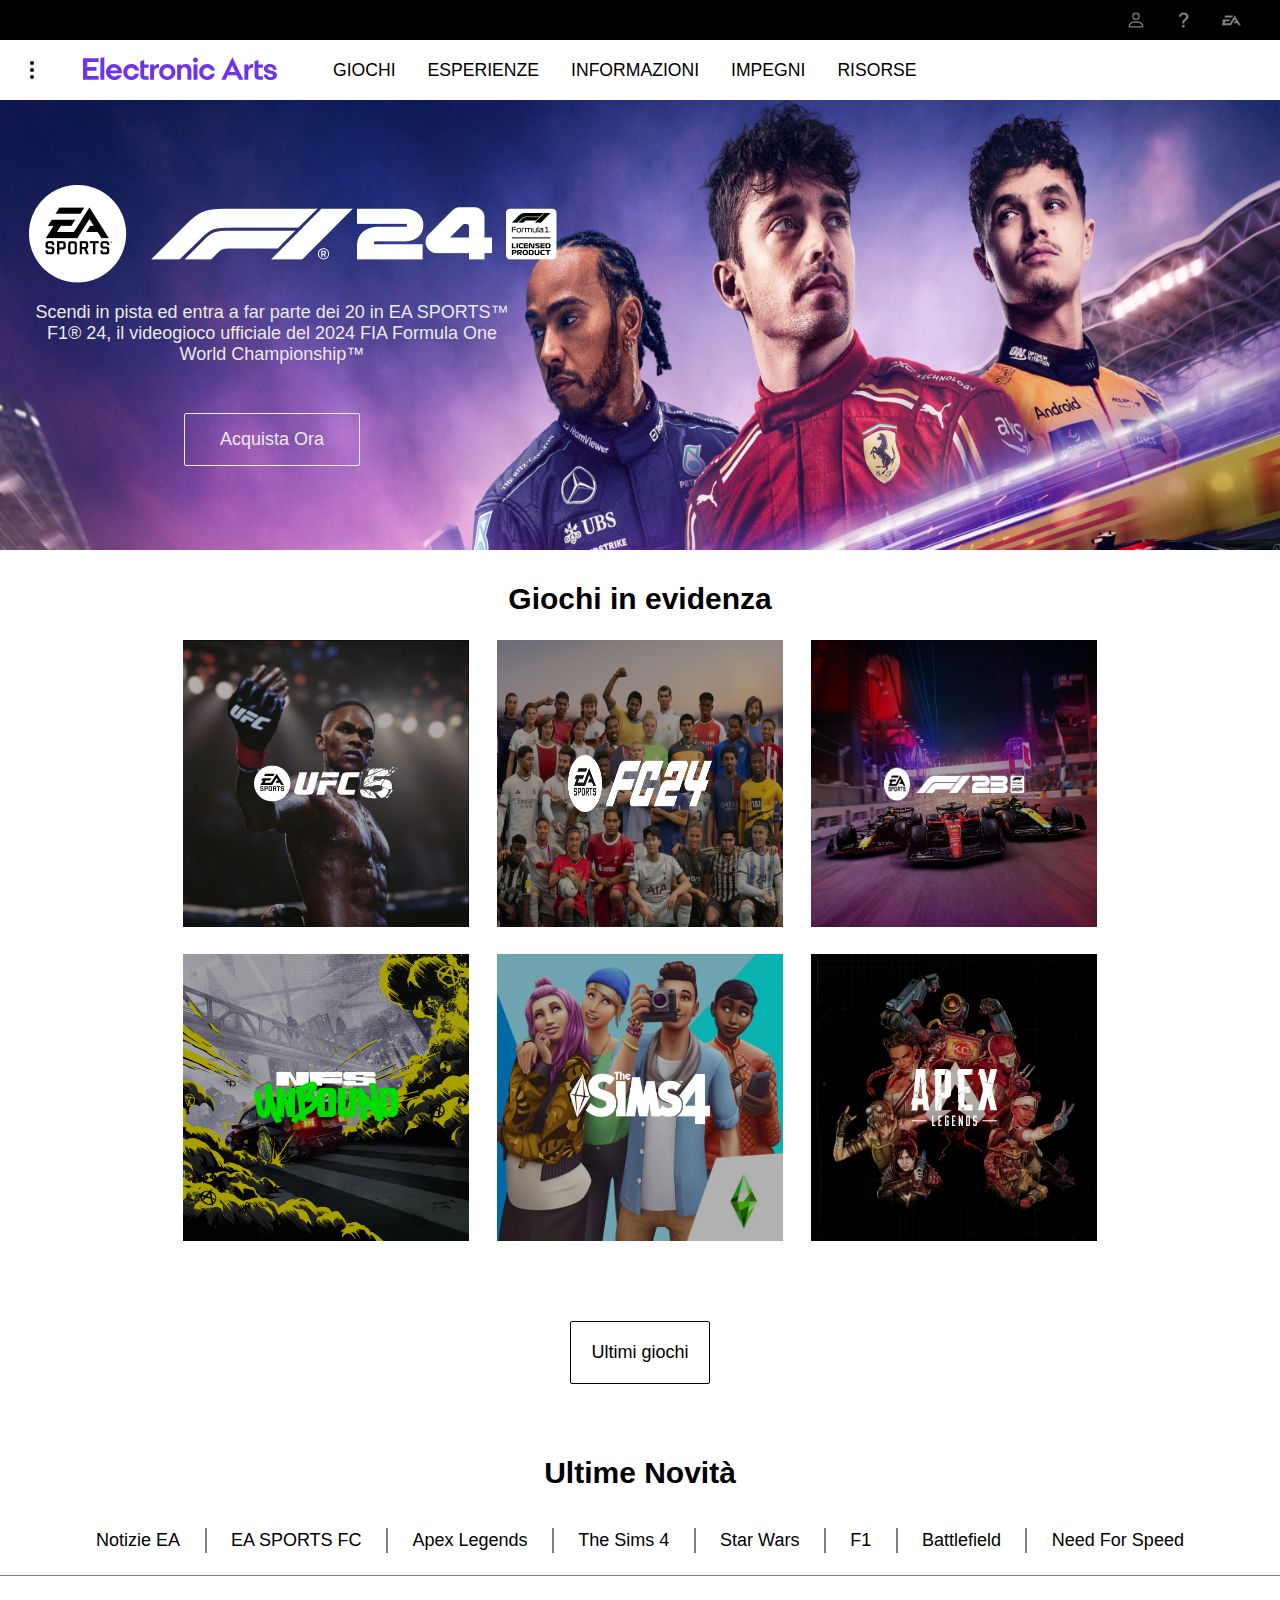
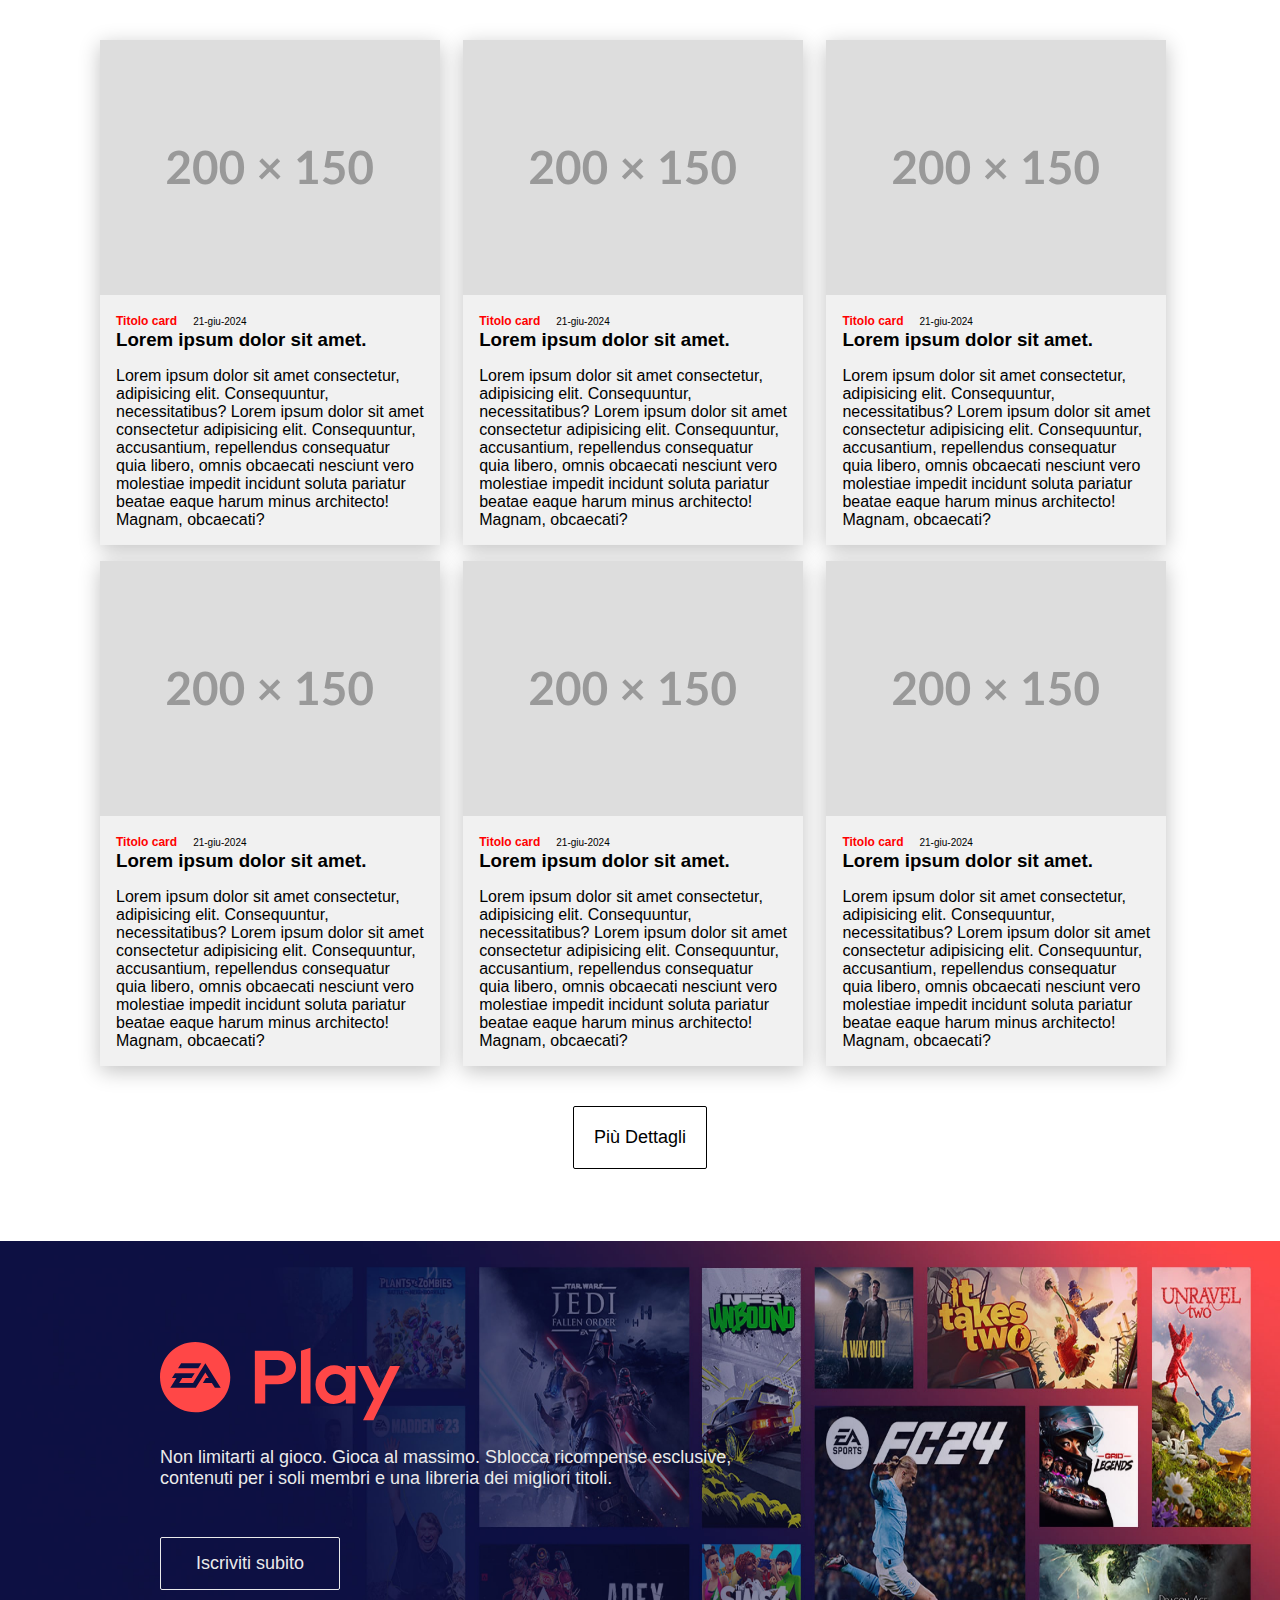
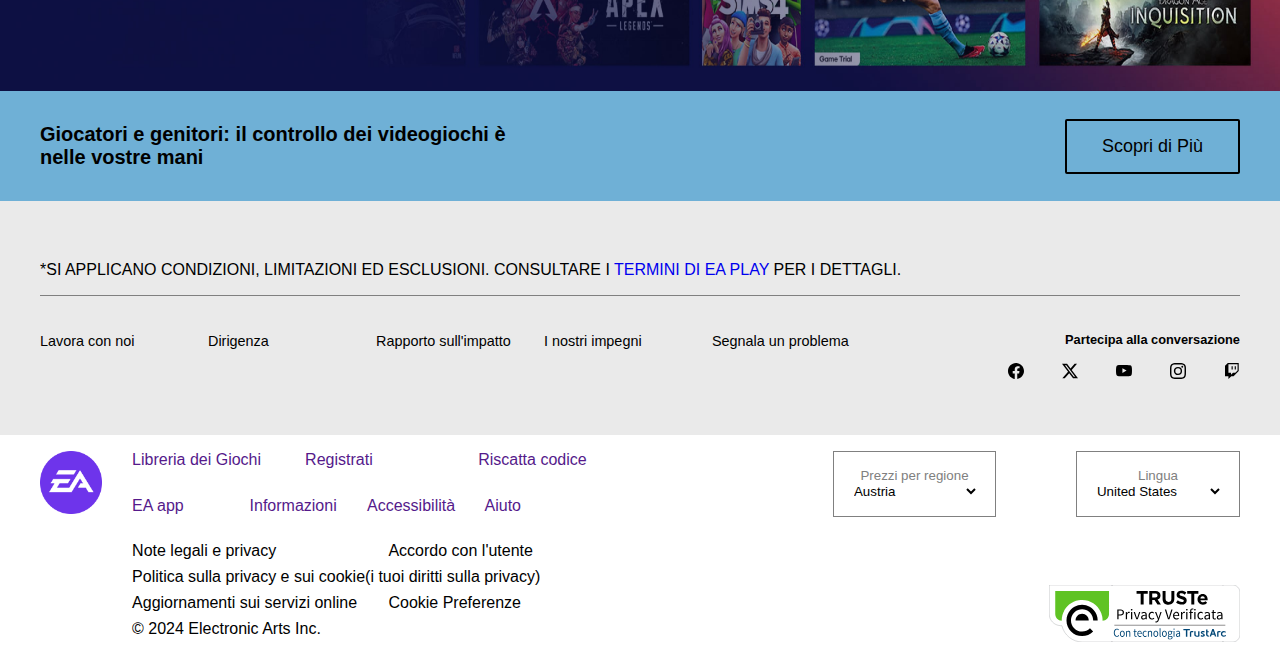
==== commit b5c0485d: "Added footer" ====
--- a/file_progetto/index.html
+++ b/file_progetto/index.html
@@ -485,6 +485,176 @@
         </div>
       </div>
     </main>
-    <footer></footer>
+    <footer class="footer">
+      <section class="section_one">
+        <div class="section_one_container">
+          <div class="div_one">
+            <p class="div_p">
+              *SI APPLICANO CONDIZIONI, LIMITAZIONI ED ESCLUSIONI. CONSULTARE I
+              <a href="#">TERMINI DI EA PLAY </a> PER I DETTAGLI.
+            </p>
+          </div>
+
+          <div class="second_row">
+            <ul class="ul_items">
+              <li><a href="#">Lavora con noi</a></li>
+              <li><a href="#">Dirigenza</a></li>
+              <li><a href="#">Rapporto sull'impatto</a></li>
+              <li><a href="#">I nostri impegni</a></li>
+              <li><a href="#">Segnala un problema</a></li>
+            </ul>
+            <div class="conversation">
+              <div class="speak">
+                <p class="talking">Partecipa alla conversazione</p>
+              </div>
+
+              <ul class="social">
+                <li>
+                  <a href=""
+                    ><img src="./assest/icons/facebook.svg" alt="Facebook"
+                  /></a>
+                </li>
+                <li>
+                  <a href=""
+                    ><img src="./assest/icons/twitter-x.svg" alt="Twitter"
+                  /></a>
+                </li>
+                <li>
+                  <a href=""
+                    ><img src="./assest/icons/youtube.svg" alt="Youtube"
+                  /></a>
+                </li>
+                <li>
+                  <a href=""
+                    ><img src="./assest/icons/instagram.svg" alt="Instagram"
+                  /></a>
+                </li>
+                <li>
+                  <a href=""
+                    ><img src="./assest/icons/twitch.svg" alt="Twitch"
+                  /></a>
+                </li>
+              </ul>
+            </div>
+          </div>
+        </div>
+      </section>
+      <section class="snd">
+        <div class="simbol">
+          <a href=""
+            ><img
+              class="icon_ea_footer"
+              src="./assest/icons/ea _icon.png"
+              alt="Logo EA"
+          /></a>
+        </div>
+        <div class="selection_accordi">
+          <div class="selection_group">
+            <ul class="selezione">
+              <li><a href="">Libreria dei Giochi</a></li>
+              <li><a href="">Registrati</a></li>
+              <li><a href="">Riscatta codice</a></li>
+              <li><a href="">EA app</a></li>
+              <li><a href="">Informazioni</a></li>
+              <li><a href="">Accessibilità</a></li>
+              <li><a href="">Aiuto</a></li>
+            </ul>
+
+            <div class="economy">
+              <button class="button_economy">
+                Prezzi per regione
+                <select name="" id="">
+                  <optgroup>
+                    <option value="">Austria</option>
+                    <option value="">Belgium</option>
+                    <option value="">Bulgaria</option>
+                    <option value="">Croatia</option>
+                    <option value="">Cyprus</option>
+                    <option value="">Czech Republic</option>
+                    <option value="">Denamrk</option>
+                    <option value="">Estonia</option>
+                    <option value="">Finland</option>
+                    <option value="">France</option>
+                    <option value="">Germany</option>
+                    <option value="">Greece</option>
+                    <option value="">Hungary</option>
+                    <option value="">Iceland</option>
+                    <option value="">Ireland</option>
+                    <option value="">Italy</option>
+                    <option value="">Latvia</option>
+                    <option value="">Liechtenstein</option>
+                    <option value="">Lithuania</option>
+                    <option value="">Luxembourg</option>
+                    <option value="">Malta</option>
+                    <option value="">Netherlands</option>
+                    <option value="">Norway</option>
+                    <option value="">Poland</option>
+                    <option value="">Portugal</option>
+                    <option value="">Romania</option>
+                    <option value="">Slovakia</option>
+                    <option value="">Slovenia</option>
+                    <option value="">Spain</option>
+                    <option value="">Sweden</option>
+                    <option value="">Switzerland</option>
+                  </optgroup>
+                </select>
+              </button>
+
+              <button class="button_economy">
+                Lingua
+                <select name="" id="">
+                  <optgroup>
+                    <option value=""><a href="">United States</a></option>
+                    <option value=""><a href="">United Kingdom</a></option>
+                    <option value=""><a href="">Australia</a></option>
+                    <option value=""><a href="">France</a></option>
+                    <option value=""><a href="">Deutschland</a></option>
+                    <option value=""><a href="">Italia</a></option>
+                    <option value=""><a href="">Giapponese</a></option>
+                    <option value=""><a href="">Polska</a></option>
+                    <option value=""><a href="">Brasil</a></option>
+                    <option value=""><a href="">Russo</a></option>
+                    <option value=""><a href="">Spagna</a></option>
+                    <option value=""><a href="">Republica ceca</a></option>
+                    <option value=""><a href="">Canada</a></option>
+                    <option value=""><a href="">Danimarca</a></option>
+                    <option value=""><a href="">Suomi</a></option>
+                    <option value=""><a href="">Mexico</a></option>
+                    <option value=""><a href="">Nederland</a></option>
+                    <option value=""><a href="">Norvegia</a></option>
+                    <option value=""><a href="">Svezia</a></option>
+                    <option value=""><a href="">Giappone</a></option>
+                    <option value=""><a href="">Cina</a></option>
+                    <option value=""><a href="">Corea</a></option>
+                    <option value=""><a href="">Turchia</a></option>
+                  </optgroup>
+                </select>
+              </button>
+            </div>
+          </div>
+          <div class="accordi_trust">
+            <div class="accordi">
+              <ul class="ul_accordi">
+                <li><a href="">Note legali e privacy</a></li>
+                <li><a href="">Accordo con l'utente</a></li>
+                <li>
+                  <a href=""
+                    >Politica sulla privacy e sui cookie(i tuoi diritti sulla
+                    privacy)</a
+                  >
+                </li>
+                <li><a href="">Aggiornamenti sui servizi online</a></li>
+                <li><a href="">Cookie Preferenze</a></li>
+                <li>© 2024 Electronic Arts Inc.</li>
+              </ul>
+            </div>
+            <div class="trust">
+              <a href="#"><img src="./assest/images/seal.svg" alt="Trust" /></a>
+            </div>
+          </div>
+        </div>
+        <!-- </div> -->
+      </section>
+    </footer>
   </body>
 </html>
--- a/file_progetto/style/style_global.css
+++ b/file_progetto/style/style_global.css
@@ -55,6 +55,21 @@
 
 /*stile testi e font size */
 
+.fz-1 {
+  font-size: 10px;
+}
+.fz-2 {
+  font-size: 14px;
+}
+.fz-3 {
+  font-size: 18px;
+}
+.fz-4 {
+  font-size: 20px;
+}
+.fz-5 {
+  font-size: 30px;
+}
 .fz-1 {
   font-size: 10px;
 }
--- a/file_progetto/style/style_utils.css
+++ b/file_progetto/style/style_utils.css
@@ -3,9 +3,6 @@
 /* Navbar */
 
 .nav2 {
-  position: -webkit-sticky;
-  position: sticky;
-  top: 0;
   align-items: center;
   display: flex;
   gap: 1rem;
@@ -379,5 +376,242 @@
   display: flex;
   justify-content: center;
 }
-
-/* Forse da cancellare */
+.footer {
+  background-color: rgb(255, 255, 255);
+  /* height: 100vh; */
+  width: 100vw;
+}
+.section_one {
+  width: 100%;
+  height: 55%;
+  display: flex;
+  flex-direction: column;
+
+  /* padding-bottom: 50px; */
+  align-content: space-between;
+  margin: 0 auto;
+  background-color: #eaeaea;
+}
+.section_one_container {
+  width: 1200px;
+  margin: 0 auto;
+}
+.div_one {
+  display: flex;
+  flex-direction: column;
+
+  width: 100%;
+  height: 30%;
+  align-items: center;
+  margin-top: 5%;
+  border-bottom: 1px solid grey;
+  /* padding: 1rem; */
+}
+.div_p {
+  width: 100%;
+  height: 80%;
+}
+.second_row {
+  display: flex;
+  /* height: 50%; */
+  /* margin-top: 30%; */
+
+  width: 100%;
+  margin: 3% auto;
+}
+.ul_items {
+  border: none;
+
+  display: flex;
+  width: 70%;
+  height: 100%;
+  padding: 0;
+  margin: 0 0 1rem 0;
+}
+.ul_items li {
+  border: none;
+  width: 20%;
+  height: 30%;
+  margin: 0;
+  /* height: 40px; */
+}
+.ul_items li a {
+  color: rgb(0, 0, 0);
+  font-size: 0.9rem;
+}
+
+.conversation {
+  display: flex;
+  text-align: center;
+  align-items: center;
+
+  height: 100%;
+  width: 30%;
+
+  flex-direction: column;
+}
+.speak {
+  text-align: right;
+  width: 100%;
+  height: 20%;
+}
+.talking {
+  font-size: 0.8rem;
+  width: 100%;
+  height: 100%;
+  font-weight: 600;
+}
+.social {
+  border: none;
+  display: flex;
+  width: 100%;
+
+  height: 50%;
+  display: flex;
+  justify-content: right;
+}
+.social li {
+  display: flex;
+  justify-content: right;
+
+  border: none;
+  margin: 0;
+  padding: 0;
+  width: 15%;
+  height: 50%;
+}
+
+.social li img {
+  width: 100%;
+}
+
+.snd {
+  background-color: rgb(255, 255, 255);
+  display: flex;
+  width: 1200px;
+  height: 50%;
+  margin: 1rem auto;
+}
+.simbol {
+  width: 8%;
+  height: 10%;
+  padding: 0;
+  background-color: rgb(255, 255, 255);
+}
+.icon_ea_footer {
+  width: 70%;
+  aspect-ratio: 1/1;
+}
+.selection_accordi {
+  padding: 0;
+  margin: 0;
+  background-color: rgb(255, 255, 255);
+  display: flex;
+  flex-wrap: wrap;
+  width: 100%;
+  height: 50%;
+}
+.selection_group {
+  background-color: rgb(255, 255, 255);
+  width: 100%;
+  height: 100%;
+  display: flex;
+}
+
+.selezione {
+  display: flex;
+  flex-wrap: wrap;
+  background-color: rgb(255, 255, 255);
+  display: flex;
+  margin: 0;
+  padding: 0;
+  height: 100%;
+  width: 50%;
+}
+.selezione li {
+  background-color: rgb(255, 255, 255);
+  height: 40%;
+  width: 30%;
+  margin: 0 0.2rem 1.7rem;
+  padding: 0;
+}
+.selezione li a {
+  text-wrap: nowrap;
+}
+
+.selezione li:nth-child(4),
+.selezione li:nth-child(5),
+.selezione li:nth-child(6),
+.selezione li:nth-child(7) {
+  width: 20%;
+}
+.economy {
+  background-color: rgb(255, 255, 255);
+  height: 100%;
+  width: 50%;
+  display: flex;
+  justify-content: right;
+  gap: 5rem;
+}
+.button_economy {
+  display: flex;
+  flex-direction: column;
+  padding: 1rem;
+  justify-content: center;
+  color: gray;
+  background-color: rgba(255, 255, 255, 0);
+  border: 1px solid grey;
+}
+.button_economy select {
+  border: none;
+  color: black;
+  background-color: rgba(255, 255, 255, 0);
+}
+.accordi_trust {
+  background-color: rgb(255, 255, 255);
+  width: 100%;
+  height: 40%;
+  display: flex;
+  align-items: end;
+}
+.accordi {
+  display: flex;
+  margin: 0;
+  padding: 0;
+
+  background-color: rgb(255, 255, 255);
+  height: 100%;
+  width: 50%;
+}
+.ul_accordi {
+  margin: 0;
+  padding: 0;
+  flex-wrap: wrap;
+  display: flex;
+  background-color: rgb(255, 255, 255);
+  width: 100%;
+  height: 100%;
+}
+.ul_accordi li {
+  margin: 0 0.2rem 0.5rem;
+  background-color: rgb(255, 255, 255);
+  width: 45%;
+  height: 22%;
+  padding: 0;
+}
+.ul_accordi li:nth-child(3) {
+  width: 90%;
+}
+.ul_accordi li a {
+  text-wrap: nowrap;
+  font-size: 1rem;
+  color: rgb(0, 0, 0);
+}
+.trust {
+  display: flex;
+  justify-content: right;
+  background-color: rgb(255, 255, 255);
+  height: 100%;
+  width: 50%;
+  align-items: end;
+}
